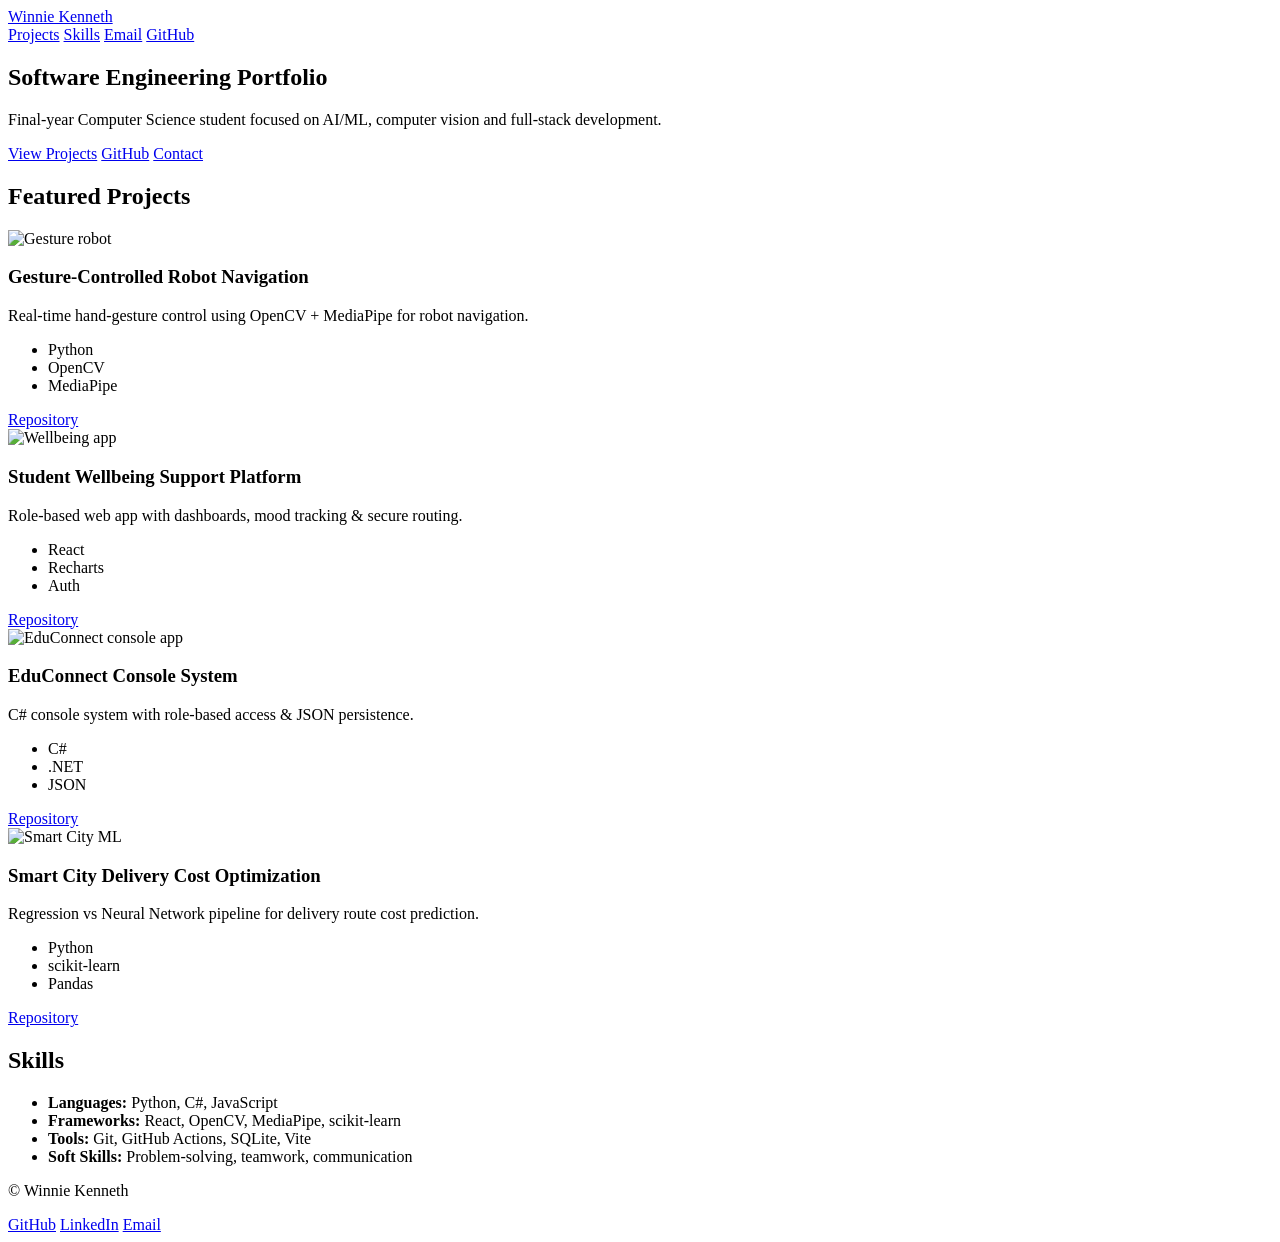
==== index.html @ e126d0db "index.html" ====
<!DOCTYPE html>
<html lang="en">
<head>
  <meta charset="UTF-8" />
  <meta name="viewport" content="width=device-width, initial-scale=1" />
  <title>Winnie Kenneth – Software Engineering Portfolio</title>
  <meta name="description" content="Final-year Computer Science student. Selected projects in computer vision, ML and full-stack engineering.">
  <link href="https://fonts.googleapis.com/css2?family=Inter:wght@400;500;600;700;800&display=swap" rel="stylesheet" />
  <link rel="stylesheet" href="style.css" />
</head>
<body>

<header class="site-header">
  <div class="container header-inner">
    <a class="brand" href="#">Winnie Kenneth</a>
    <nav class="nav">
      <a href="#projects">Projects</a>
      <a href="#skills">Skills</a>
      <a href="mailto:kennethwinniefred746@gmail.com">Email</a>
      <a class="nav-cta" href="https://github.com/Whiney001" target="_blank">GitHub</a>
    </nav>
  </div>
</header>

<section class="hero">
  <div class="container hero-inner">
    <div class="hero-copy">
      <h1>Software Engineering Portfolio</h1>
      <p>Final-year Computer Science student focused on AI/ML, computer vision and full-stack development.</p>
      <div class="hero-actions">
        <a class="btn primary" href="#projects">View Projects</a>
        <a class="btn" target="_blank" href="https://github.com/Whiney001">GitHub</a>
        <a class="btn outline" href="mailto:kennethwinniefred746@gmail.com">Contact</a>
      </div>
    </div>
  </div>
</section>

<section id="projects" class="section">
  <div class="container">
    <div class="section-head">
      <h2>Featured Projects</h2>
    </div>

    <div class="grid">

      <!-- Gesture Robot -->
      <article class="card" data-repo="gesture-control-robot-navigation">
        <div class="card-media">
          <img src="assets/gesture.jpg" alt="Gesture robot" />
        </div>
        <div class="card-body">
          <h3>Gesture-Controlled Robot Navigation</h3>
          <p>Real-time hand-gesture control using OpenCV + MediaPipe for robot navigation.</p>
          <ul class="pill-list">
            <li>Python</li><li>OpenCV</li><li>MediaPipe</li>
          </ul>
          <a class="btn" target="_blank" href="https://github.com/Whiney001/gesture-control-robot-navigation">Repository</a>
        </div>
      </article>

      <!-- React Wellbeing -->
      <article class="card" data-repo="student-wellbeing-support-platform">
        <div class="card-media">
          <img src="assets/wellbeing-react.jpg" alt="Wellbeing app" />
        </div>
        <div class="card-body">
          <h3>Student Wellbeing Support Platform</h3>
          <p>Role-based web app with dashboards, mood tracking & secure routing.</p>
          <ul class="pill-list">
            <li>React</li><li>Recharts</li><li>Auth</li>
          </ul>
          <a class="btn" target="_blank" href="https://github.com/Whiney001/student-wellbeing-support-platform">Repository</a>
        </div>
      </article>

      <!-- EduConnect Console -->
      <article class="card" data-repo="educonnect-student-wellbeing-console-app">
        <div class="card-media">
          <img src="assets/educonnect.jpg" alt="EduConnect console app" />
        </div>
        <div class="card-body">
          <h3>EduConnect Console System</h3>
          <p>C# console system with role-based access & JSON persistence.</p>
          <ul class="pill-list">
            <li>C#</li><li>.NET</li><li>JSON</li>
          </ul>
          <a class="btn" target="_blank" href="https://github.com/Whiney001/educonnect-student-wellbeing-console-app">Repository</a>
        </div>
      </article>

      <!-- Smart City ML -->
      <article class="card" data-repo="smart-city-delivery-cost-optimization">
        <div class="card-media">
          <img src="assets/smartcity.jpg" alt="Smart City ML" />
        </div>
        <div class="card-body">
          <h3>Smart City Delivery Cost Optimization</h3>
          <p>Regression vs Neural Network pipeline for delivery route cost prediction.</p>
          <ul class="pill-list">
            <li>Python</li><li>scikit-learn</li><li>Pandas</li>
          </ul>
          <a class="btn" target="_blank" href="https://github.com/Whiney001/smart-city-delivery-cost-optimization">Repository</a>
        </div>
      </article>

    </div>
  </div>
</section>

<section id="skills" class="section section-alt">
  <div class="container">
    <div class="section-head">
      <h2>Skills</h2>
    </div>
    <ul class="skills">
      <li><strong>Languages:</strong> Python, C#, JavaScript</li>
      <li><strong>Frameworks:</strong> React, OpenCV, MediaPipe, scikit-learn</li>
      <li><strong>Tools:</strong> Git, GitHub Actions, SQLite, Vite</li>
      <li><strong>Soft Skills:</strong> Problem-solving, teamwork, communication</li>
    </ul>
  </div>
</section>

<footer class="site-footer">
  <div class="container footer-inner">
    <p>© <span id="year"></span> Winnie Kenneth</p>
    <div class="footer-links">
      <a href="https://github.com/Whiney001" target="_blank">GitHub</a>
      <a href="https://www.linkedin.com/in/winnie-kenneth-28a862287/" target="_blank">LinkedIn</a>
      <a href="mailto:kennethwinniefred746@gmail.com">Email</a>
    </div>
  </div>
</footer>

<script src="script.js"></script>
</body>
</html>
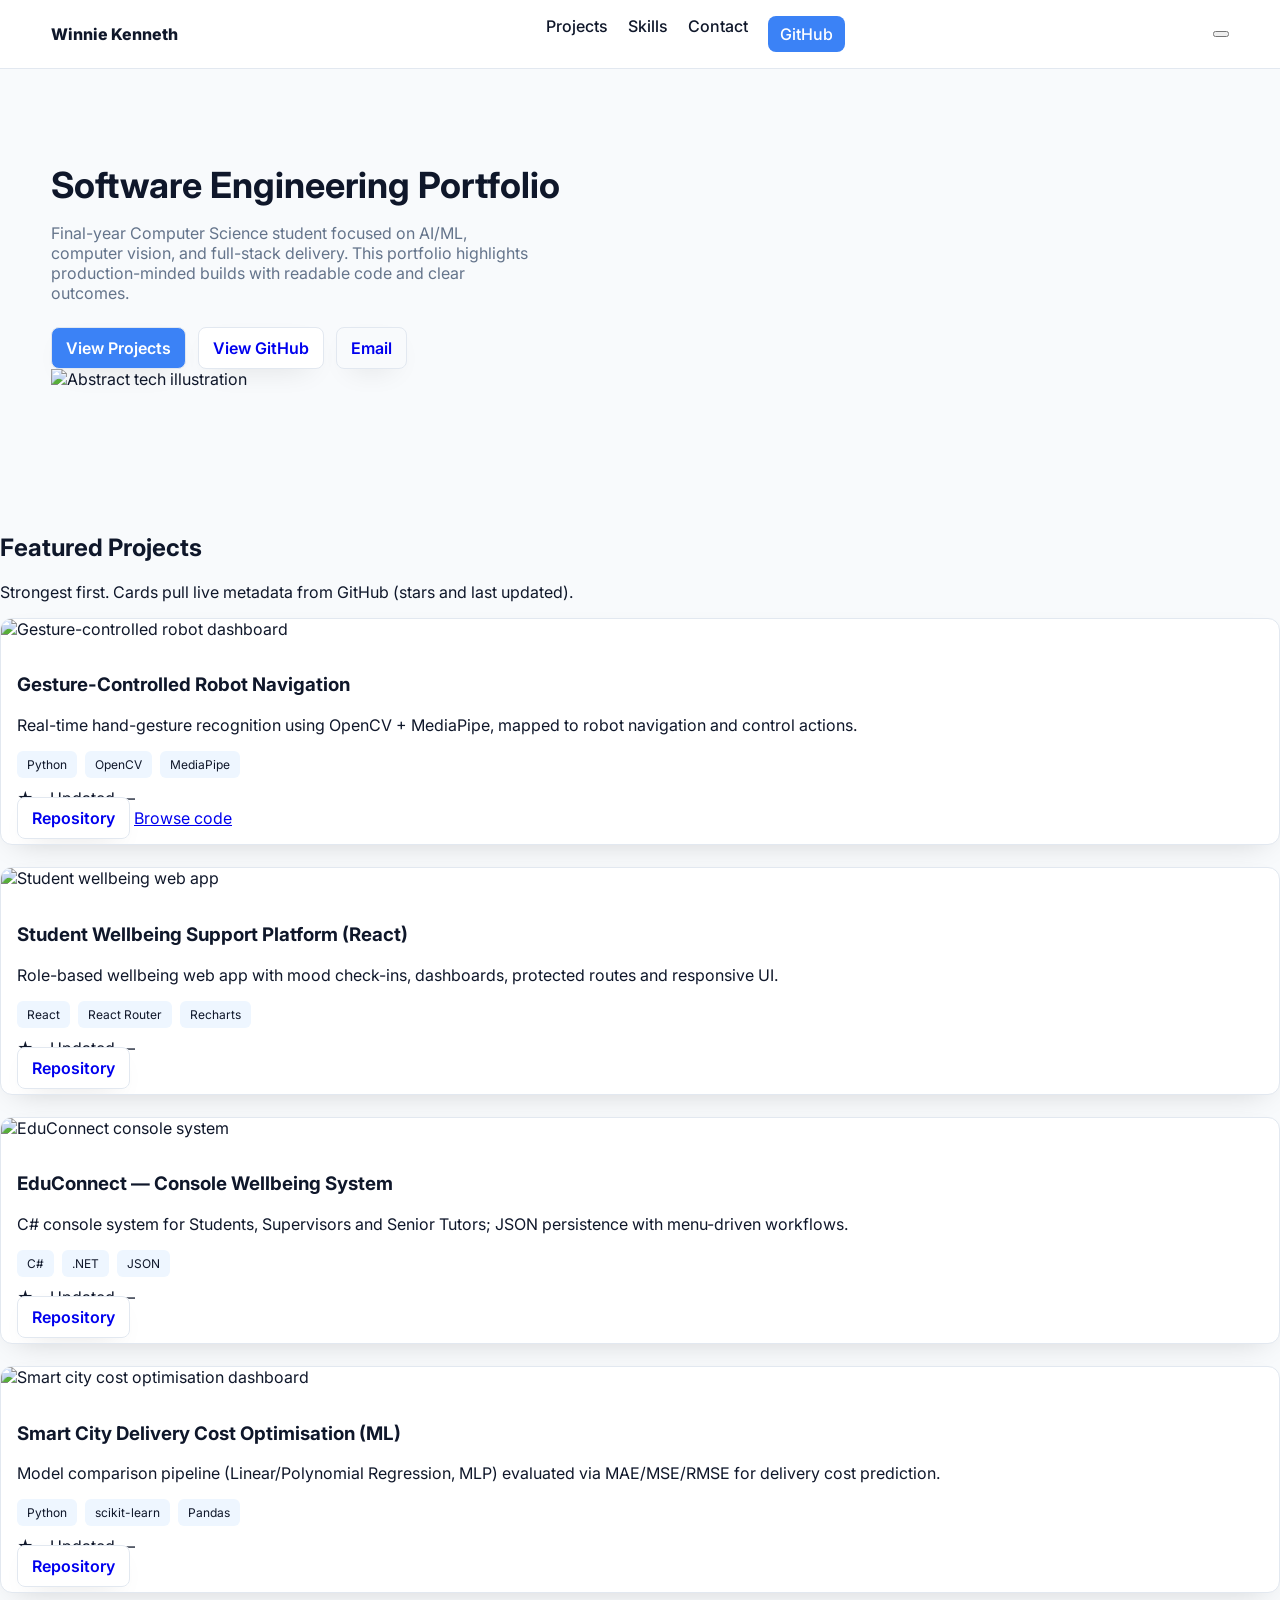
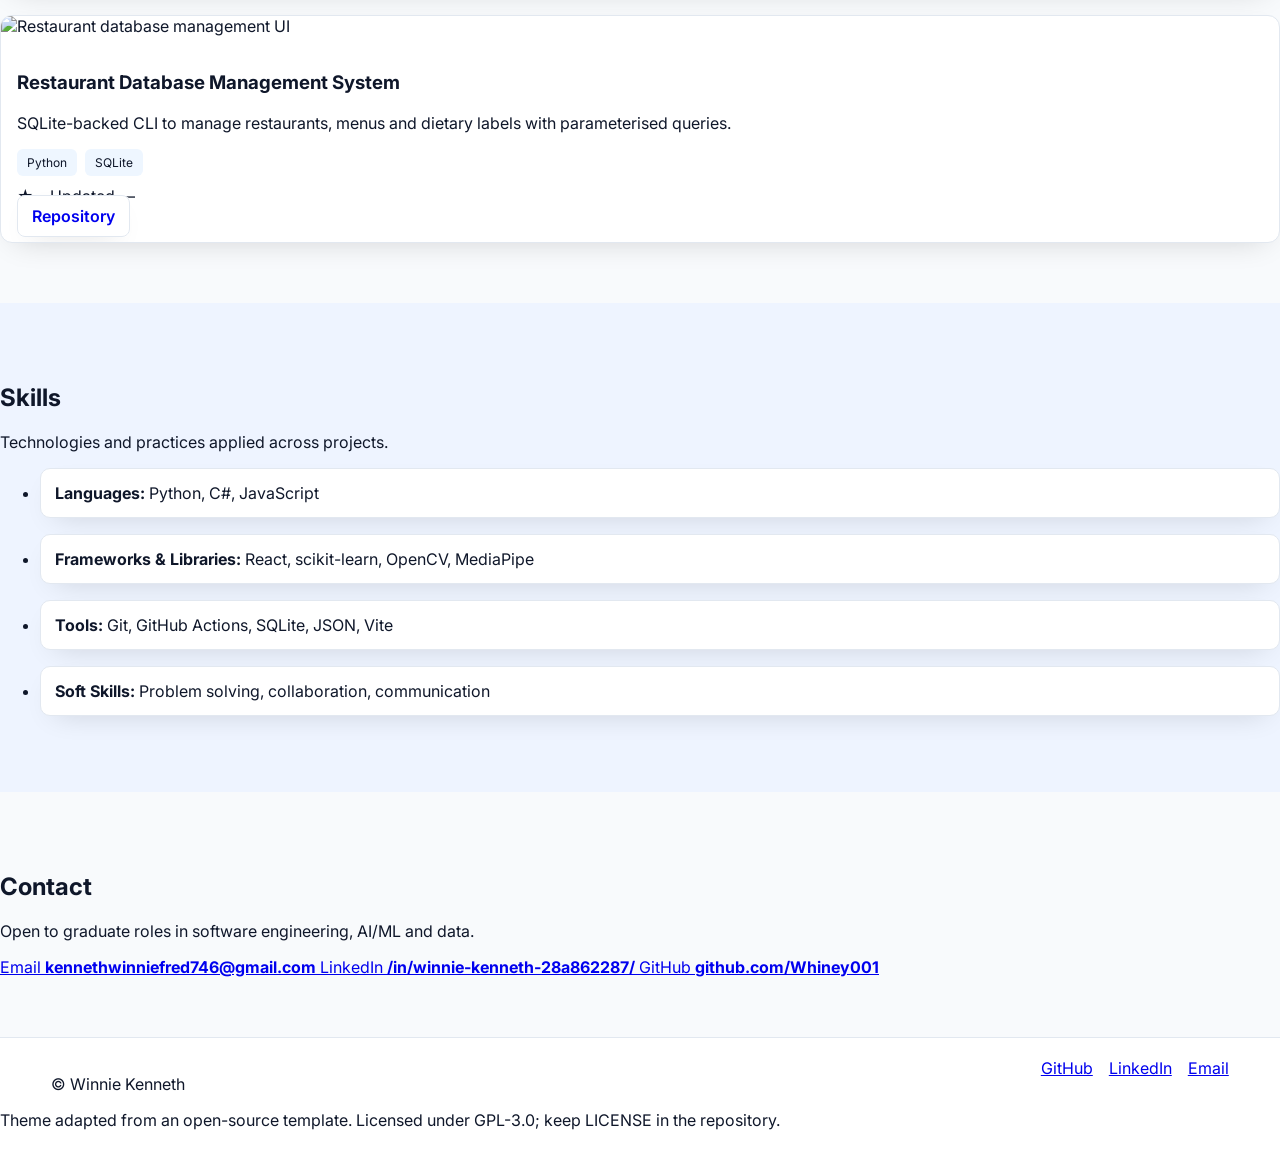
==== commit 6b2b3d5d: "index.html" ====
--- a/index.html
+++ b/index.html
@@ -4,135 +4,229 @@
   <meta charset="UTF-8" />
   <meta name="viewport" content="width=device-width, initial-scale=1" />
   <title>Winnie Kenneth – Software Engineering Portfolio</title>
-  <meta name="description" content="Final-year Computer Science student. Selected projects in computer vision, ML and full-stack engineering.">
+  <meta name="description" content="Final-year Computer Science student. Selected projects in computer vision, ML and full-stack engineering." />
   <link href="https://fonts.googleapis.com/css2?family=Inter:wght@400;500;600;700;800&display=swap" rel="stylesheet" />
+  <link rel="icon" href="assets/favicon.png" />
   <link rel="stylesheet" href="style.css" />
 </head>
 <body>
-
-<header class="site-header">
-  <div class="container header-inner">
-    <a class="brand" href="#">Winnie Kenneth</a>
-    <nav class="nav">
-      <a href="#projects">Projects</a>
-      <a href="#skills">Skills</a>
-      <a href="mailto:kennethwinniefred746@gmail.com">Email</a>
-      <a class="nav-cta" href="https://github.com/Whiney001" target="_blank">GitHub</a>
-    </nav>
-  </div>
-</header>
-
-<section class="hero">
-  <div class="container hero-inner">
-    <div class="hero-copy">
-      <h1>Software Engineering Portfolio</h1>
-      <p>Final-year Computer Science student focused on AI/ML, computer vision and full-stack development.</p>
-      <div class="hero-actions">
-        <a class="btn primary" href="#projects">View Projects</a>
-        <a class="btn" target="_blank" href="https://github.com/Whiney001">GitHub</a>
-        <a class="btn outline" href="mailto:kennethwinniefred746@gmail.com">Contact</a>
-      </div>
-    </div>
-  </div>
-</section>
-
-<section id="projects" class="section">
-  <div class="container">
-    <div class="section-head">
-      <h2>Featured Projects</h2>
-    </div>
-
-    <div class="grid">
-
-      <!-- Gesture Robot -->
-      <article class="card" data-repo="gesture-control-robot-navigation">
-        <div class="card-media">
-          <img src="assets/gesture.jpg" alt="Gesture robot" />
+  <!-- Header -->
+  <header class="site-header">
+    <div class="container header-inner">
+      <a class="brand" href="#">Winnie Kenneth</a>
+      <nav class="nav">
+        <a href="#projects">Projects</a>
+        <a href="#skills">Skills</a>
+        <a href="#contact">Contact</a>
+        <a class="nav-cta" href="https://github.com/Whiney001" target="_blank" rel="noreferrer">GitHub</a>
+      </nav>
+      <button class="hamburger" aria-label="Open menu" id="hamburgerBtn"><span></span><span></span><span></span></button>
+    </div>
+    <div class="mobile-drawer" id="mobileDrawer" hidden>
+      <a href="#projects" onclick="closeDrawer()">Projects</a>
+      <a href="#skills" onclick="closeDrawer()">Skills</a>
+      <a href="#contact" onclick="closeDrawer()">Contact</a>
+      <a class="nav-cta outline" href="https://www.linkedin.com/in/winnie-kenneth-28a862287/" target="_blank" rel="noreferrer" onclick="closeDrawer()">LinkedIn</a>
+      <a class="nav-cta" href="https://github.com/Whiney001" target="_blank" rel="noreferrer" onclick="closeDrawer()">GitHub</a>
+    </div>
+  </header>
+
+  <!-- Hero -->
+  <section class="hero">
+    <div class="container hero-inner">
+      <div class="hero-copy">
+        <h1>Software Engineering Portfolio</h1>
+        <p>Final-year Computer Science student focused on AI/ML, computer vision, and full-stack delivery. This portfolio highlights production-minded builds with readable code and clear outcomes.</p>
+        <div class="hero-actions">
+          <a class="btn primary" href="#projects">View Projects</a>
+          <a class="btn" target="_blank" rel="noreferrer" href="https://github.com/Whiney001">View GitHub</a>
+          <a class="btn outline" href="mailto:kennethwinniefred746@gmail.com">Email</a>
         </div>
-        <div class="card-body">
-          <h3>Gesture-Controlled Robot Navigation</h3>
-          <p>Real-time hand-gesture control using OpenCV + MediaPipe for robot navigation.</p>
-          <ul class="pill-list">
-            <li>Python</li><li>OpenCV</li><li>MediaPipe</li>
-          </ul>
-          <a class="btn" target="_blank" href="https://github.com/Whiney001/gesture-control-robot-navigation">Repository</a>
-        </div>
-      </article>
-
-      <!-- React Wellbeing -->
-      <article class="card" data-repo="student-wellbeing-support-platform">
-        <div class="card-media">
-          <img src="assets/wellbeing-react.jpg" alt="Wellbeing app" />
-        </div>
-        <div class="card-body">
-          <h3>Student Wellbeing Support Platform</h3>
-          <p>Role-based web app with dashboards, mood tracking & secure routing.</p>
-          <ul class="pill-list">
-            <li>React</li><li>Recharts</li><li>Auth</li>
-          </ul>
-          <a class="btn" target="_blank" href="https://github.com/Whiney001/student-wellbeing-support-platform">Repository</a>
-        </div>
-      </article>
-
-      <!-- EduConnect Console -->
-      <article class="card" data-repo="educonnect-student-wellbeing-console-app">
-        <div class="card-media">
-          <img src="assets/educonnect.jpg" alt="EduConnect console app" />
-        </div>
-        <div class="card-body">
-          <h3>EduConnect Console System</h3>
-          <p>C# console system with role-based access & JSON persistence.</p>
-          <ul class="pill-list">
-            <li>C#</li><li>.NET</li><li>JSON</li>
-          </ul>
-          <a class="btn" target="_blank" href="https://github.com/Whiney001/educonnect-student-wellbeing-console-app">Repository</a>
-        </div>
-      </article>
-
-      <!-- Smart City ML -->
-      <article class="card" data-repo="smart-city-delivery-cost-optimization">
-        <div class="card-media">
-          <img src="assets/smartcity.jpg" alt="Smart City ML" />
-        </div>
-        <div class="card-body">
-          <h3>Smart City Delivery Cost Optimization</h3>
-          <p>Regression vs Neural Network pipeline for delivery route cost prediction.</p>
-          <ul class="pill-list">
-            <li>Python</li><li>scikit-learn</li><li>Pandas</li>
-          </ul>
-          <a class="btn" target="_blank" href="https://github.com/Whiney001/smart-city-delivery-cost-optimization">Repository</a>
-        </div>
-      </article>
-
-    </div>
-  </div>
-</section>
-
-<section id="skills" class="section section-alt">
-  <div class="container">
-    <div class="section-head">
-      <h2>Skills</h2>
-    </div>
-    <ul class="skills">
-      <li><strong>Languages:</strong> Python, C#, JavaScript</li>
-      <li><strong>Frameworks:</strong> React, OpenCV, MediaPipe, scikit-learn</li>
-      <li><strong>Tools:</strong> Git, GitHub Actions, SQLite, Vite</li>
-      <li><strong>Soft Skills:</strong> Problem-solving, teamwork, communication</li>
-    </ul>
-  </div>
-</section>
-
-<footer class="site-footer">
-  <div class="container footer-inner">
-    <p>© <span id="year"></span> Winnie Kenneth</p>
-    <div class="footer-links">
-      <a href="https://github.com/Whiney001" target="_blank">GitHub</a>
-      <a href="https://www.linkedin.com/in/winnie-kenneth-28a862287/" target="_blank">LinkedIn</a>
-      <a href="mailto:kennethwinniefred746@gmail.com">Email</a>
-    </div>
-  </div>
-</footer>
-
-<script src="script.js"></script>
+      </div>
+      <div class="hero-art">
+        <div class="glow one"></div>
+        <div class="glow two"></div>
+        <div class="glow three"></div>
+        <!-- Optional headshot: place assets/headshot.jpg to show; otherwise an illustration -->
+        <img id="heroImage" src="assets/hero-illustration.svg" alt="Abstract tech illustration" />
+      </div>
+    </div>
+  </section>
+
+  <!-- Projects -->
+  <section id="projects" class="section">
+    <div class="container">
+      <div class="section-head">
+        <h2>Featured Projects</h2>
+        <p>Strongest first. Cards pull live metadata from GitHub (stars and last updated).</p>
+      </div>
+
+      <div class="grid">
+        <!-- 1. Gesture Robot -->
+        <article class="card fade" data-repo="gesture-control-robot-navigation">
+          <div class="card-media">
+            <img src="assets/gesture.jpg" alt="Gesture-controlled robot dashboard" />
+          </div>
+          <div class="card-body">
+            <h3>Gesture-Controlled Robot Navigation</h3>
+            <p>Real-time hand-gesture recognition using OpenCV + MediaPipe, mapped to robot navigation and control actions.</p>
+            <ul class="pill-list">
+              <li>Python</li><li>OpenCV</li><li>MediaPipe</li>
+            </ul>
+            <div class="card-meta">
+              <span class="meta-stars">★ –</span>
+              <span class="meta-updated">Updated —</span>
+            </div>
+            <div class="card-actions">
+              <a class="btn" target="_blank" rel="noreferrer" href="https://github.com/Whiney001/gesture-control-robot-navigation">Repository</a>
+              <a class="text-link" target="_blank" rel="noreferrer" href="https://github.com/Whiney001/gesture-control-robot-navigation/tree/main">Browse code</a>
+            </div>
+          </div>
+        </article>
+
+        <!-- 2. Student Wellbeing (React) -->
+        <article class="card fade" data-repo="student-wellbeing-support-platform">
+          <div class="card-media">
+            <img src="assets/wellbeing-react.jpg" alt="Student wellbeing web app" />
+          </div>
+          <div class="card-body">
+            <h3>Student Wellbeing Support Platform (React)</h3>
+            <p>Role-based wellbeing web app with mood check-ins, dashboards, protected routes and responsive UI.</p>
+            <ul class="pill-list">
+              <li>React</li><li>React Router</li><li>Recharts</li>
+            </ul>
+            <div class="card-meta">
+              <span class="meta-stars">★ –</span>
+              <span class="meta-updated">Updated —</span>
+            </div>
+            <div class="card-actions">
+              <a class="btn" target="_blank" rel="noreferrer" href="https://github.com/Whiney001/student-wellbeing-support-platform">Repository</a>
+            </div>
+          </div>
+        </article>
+
+        <!-- 3. EduConnect Console -->
+        <article class="card fade" data-repo="educonnect-student-wellbeing-console-app">
+          <div class="card-media">
+            <img src="assets/educonnect.jpg" alt="EduConnect console system" />
+          </div>
+          <div class="card-body">
+            <h3>EduConnect — Console Wellbeing System</h3>
+            <p>C# console system for Students, Supervisors and Senior Tutors; JSON persistence with menu-driven workflows.</p>
+            <ul class="pill-list">
+              <li>C#</li><li>.NET</li><li>JSON</li>
+            </ul>
+            <div class="card-meta">
+              <span class="meta-stars">★ –</span>
+              <span class="meta-updated">Updated —</span>
+            </div>
+            <div class="card-actions">
+              <a class="btn" target="_blank" rel="noreferrer" href="https://github.com/Whiney001/educonnect-student-wellbeing-console-app">Repository</a>
+            </div>
+          </div>
+        </article>
+
+        <!-- 4. Smart City ML -->
+        <article class="card fade" data-repo="smart-city-delivery-cost-optimization">
+          <div class="card-media">
+            <img src="assets/smartcity.jpg" alt="Smart city cost optimisation dashboard" />
+          </div>
+          <div class="card-body">
+            <h3>Smart City Delivery Cost Optimisation (ML)</h3>
+            <p>Model comparison pipeline (Linear/Polynomial Regression, MLP) evaluated via MAE/MSE/RMSE for delivery cost prediction.</p>
+            <ul class="pill-list">
+              <li>Python</li><li>scikit-learn</li><li>Pandas</li>
+            </ul>
+            <div class="card-meta">
+              <span class="meta-stars">★ –</span>
+              <span class="meta-updated">Updated —</span>
+            </div>
+            <div class="card-actions">
+              <a class="btn" target="_blank" rel="noreferrer" href="https://github.com/Whiney001/smart-city-delivery-cost-optimization">Repository</a>
+            </div>
+          </div>
+        </article>
+
+        <!-- 5. Restaurant DB -->
+        <article class="card fade" data-repo="restaurant-database-management-system">
+          <div class="card-media">
+            <img src="assets/restaurant.jpg" alt="Restaurant database management UI" />
+          </div>
+          <div class="card-body">
+            <h3>Restaurant Database Management System</h3>
+            <p>SQLite-backed CLI to manage restaurants, menus and dietary labels with parameterised queries.</p>
+            <ul class="pill-list">
+              <li>Python</li><li>SQLite</li>
+            </ul>
+            <div class="card-meta">
+              <span class="meta-stars">★ –</span>
+              <span class="meta-updated">Updated —</span>
+            </div>
+            <div class="card-actions">
+              <a class="btn" target="_blank" rel="noreferrer" href="https://github.com/Whiney001/restaurant-database-management-system">Repository</a>
+            </div>
+          </div>
+        </article>
+      </div>
+    </div>
+  </section>
+
+  <!-- Skills -->
+  <section id="skills" class="section section-alt">
+    <div class="container">
+      <div class="section-head">
+        <h2>Skills</h2>
+        <p>Technologies and practices applied across projects.</p>
+      </div>
+      <ul class="skills">
+        <li><strong>Languages:</strong> Python, C#, JavaScript</li>
+        <li><strong>Frameworks & Libraries:</strong> React, scikit-learn, OpenCV, MediaPipe</li>
+        <li><strong>Tools:</strong> Git, GitHub Actions, SQLite, JSON, Vite</li>
+        <li><strong>Soft Skills:</strong> Problem solving, collaboration, communication</li>
+      </ul>
+    </div>
+  </section>
+
+  <!-- Contact -->
+  <section id="contact" class="section">
+    <div class="container">
+      <div class="section-head">
+        <h2>Contact</h2>
+        <p>Open to graduate roles in software engineering, AI/ML and data.</p>
+      </div>
+      <div class="contact-grid">
+        <a class="contact-card" href="mailto:kennethwinniefred746@gmail.com">
+          <span>Email</span>
+          <strong>kennethwinniefred746@gmail.com</strong>
+        </a>
+        <a class="contact-card" href="https://www.linkedin.com/in/winnie-kenneth-28a862287/" target="_blank" rel="noreferrer">
+          <span>LinkedIn</span>
+          <strong>/in/winnie-kenneth-28a862287/</strong>
+        </a>
+        <a class="contact-card" href="https://github.com/Whiney001" target="_blank" rel="noreferrer">
+          <span>GitHub</span>
+          <strong>github.com/Whiney001</strong>
+        </a>
+      </div>
+    </div>
+  </section>
+
+  <!-- Footer -->
+  <footer class="site-footer">
+    <div class="container footer-inner">
+      <p>© <span id="year"></span> Winnie Kenneth</p>
+      <div class="footer-links">
+        <a href="https://github.com/Whiney001" target="_blank" rel="noreferrer">GitHub</a>
+        <a href="https://www.linkedin.com/in/winnie-kenneth-28a862287/" target="_blank" rel="noreferrer">LinkedIn</a>
+        <a href="mailto:kennethwinniefred746@gmail.com">Email</a>
+      </div>
+    </div>
+    <div class="license">Theme adapted from an open-source template. Licensed under GPL-3.0; keep LICENSE in the repository.</div>
+  </footer>
+
+  <script>
+    window.GITHUB_USERNAME = "Whiney001";
+  </script>
+  <script src="script.js" defer></script>
 </body>
 </html>
--- a/style.css
+++ b/style.css
@@ -0,0 +1,168 @@
+/* Clean, modern, soft theme portfolio */
+
+:root{
+  --bg: #f8fafc;
+  --panel: #ffffff;
+  --ink: #0f172a;
+  --muted: #64748b;
+  --line: #e2e8f0;
+  --brand: #3b82f6;
+  --shadow: 0 10px 30px -15px rgba(0,0,0,.2);
+}
+
+body {
+  margin: 0;
+  font-family: Inter, sans-serif;
+  color: var(--ink);
+  background: var(--bg);
+}
+
+/* Header */
+.site-header {
+  background: white;
+  border-bottom: 1px solid var(--line);
+  position: sticky;
+  top: 0;
+  z-index: 10;
+}
+.header-inner {
+  width: min(1200px, 92%);
+  margin: auto;
+  padding: 16px 0;
+  display: flex;
+  justify-content: space-between;
+  align-items: center;
+}
+.brand {
+  font-weight: 800;
+  text-decoration: none;
+  color: var(--ink);
+}
+.nav {
+  display: flex;
+  gap: 20px;
+}
+.nav a {
+  text-decoration: none;
+  color: var(--ink);
+  font-weight: 500;
+}
+.nav-cta {
+  background: var(--brand);
+  color: white !important;
+  padding: 8px 12px;
+  border-radius: 8px;
+}
+
+/* Hero */
+.hero {
+  padding: 64px 0;
+}
+.hero-inner {
+  width: min(1200px, 92%);
+  margin: auto;
+}
+.hero h1 {
+  font-size: 36px;
+  margin-bottom: 12px;
+}
+.hero p {
+  max-width: 480px;
+  color: var(--muted);
+  margin-bottom: 24px;
+}
+.hero-actions {
+  display: flex;
+  gap: 12px;
+}
+
+/* Buttons */
+.btn {
+  background: white;
+  border: 1px solid var(--line);
+  border-radius: 8px;
+  padding: 10px 14px;
+  text-decoration: none;
+  font-weight: 600;
+  box-shadow: var(--shadow);
+}
+.btn.primary {
+  background: var(--brand);
+  color: white;
+}
+.btn.outline {
+  background: transparent;
+}
+
+/* Sections */
+.section {
+  padding: 60px 0;
+}
+.section-alt {
+  background: #eef4ff;
+}
+
+/* Projects Grid */
+.grid {
+  display: grid;
+  gap: 22px;
+}
+.card {
+  background: var(--panel);
+  border-radius: 12px;
+  border: 1px solid var(--line);
+  overflow: hidden;
+  box-shadow: var(--shadow);
+}
+.card-media img {
+  width: 100%;
+  height: 200px;
+  object-fit: cover;
+}
+.card-body {
+  padding: 16px;
+}
+.pill-list {
+  display: flex;
+  gap: 8px;
+  margin: 10px 0;
+  padding: 0;
+  list-style: none;
+}
+.pill-list li {
+  background: #eef6ff;
+  padding: 6px 10px;
+  border-radius: 6px;
+  font-size: 12px;
+}
+
+/* Skills */
+.skills {
+  display: grid;
+  gap: 16px;
+}
+.skills li {
+  background: white;
+  padding: 14px;
+  border-radius: 10px;
+  border: 1px solid var(--line);
+  box-shadow: var(--shadow);
+}
+
+/* Footer */
+.site-footer {
+  border-top: 1px solid var(--line);
+  padding: 20px 0;
+  background: white;
+}
+.footer-inner {
+  width: min(1200px, 92%);
+  margin: auto;
+  display: flex;
+  justify-content: space-between;
+  flex-wrap: wrap;
+}
+.footer-links {
+  display: flex;
+  gap: 16px;
+}
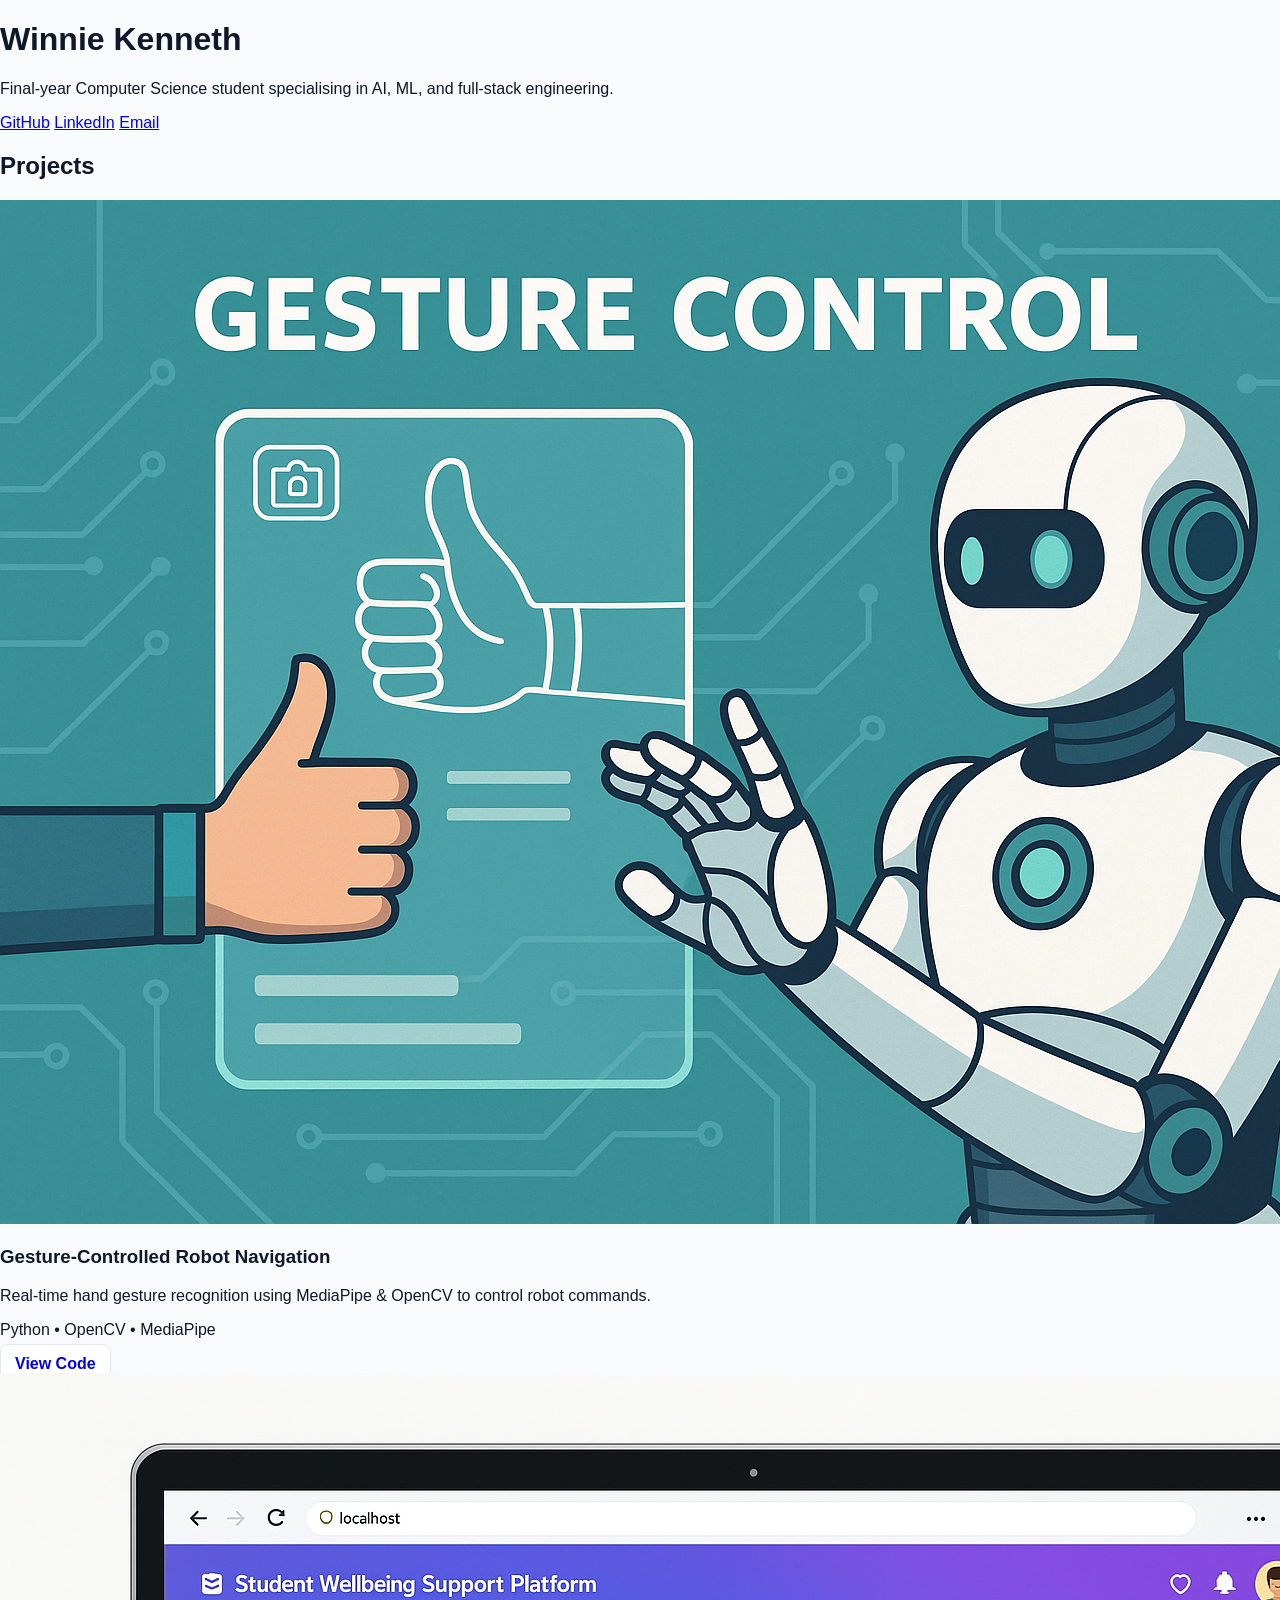
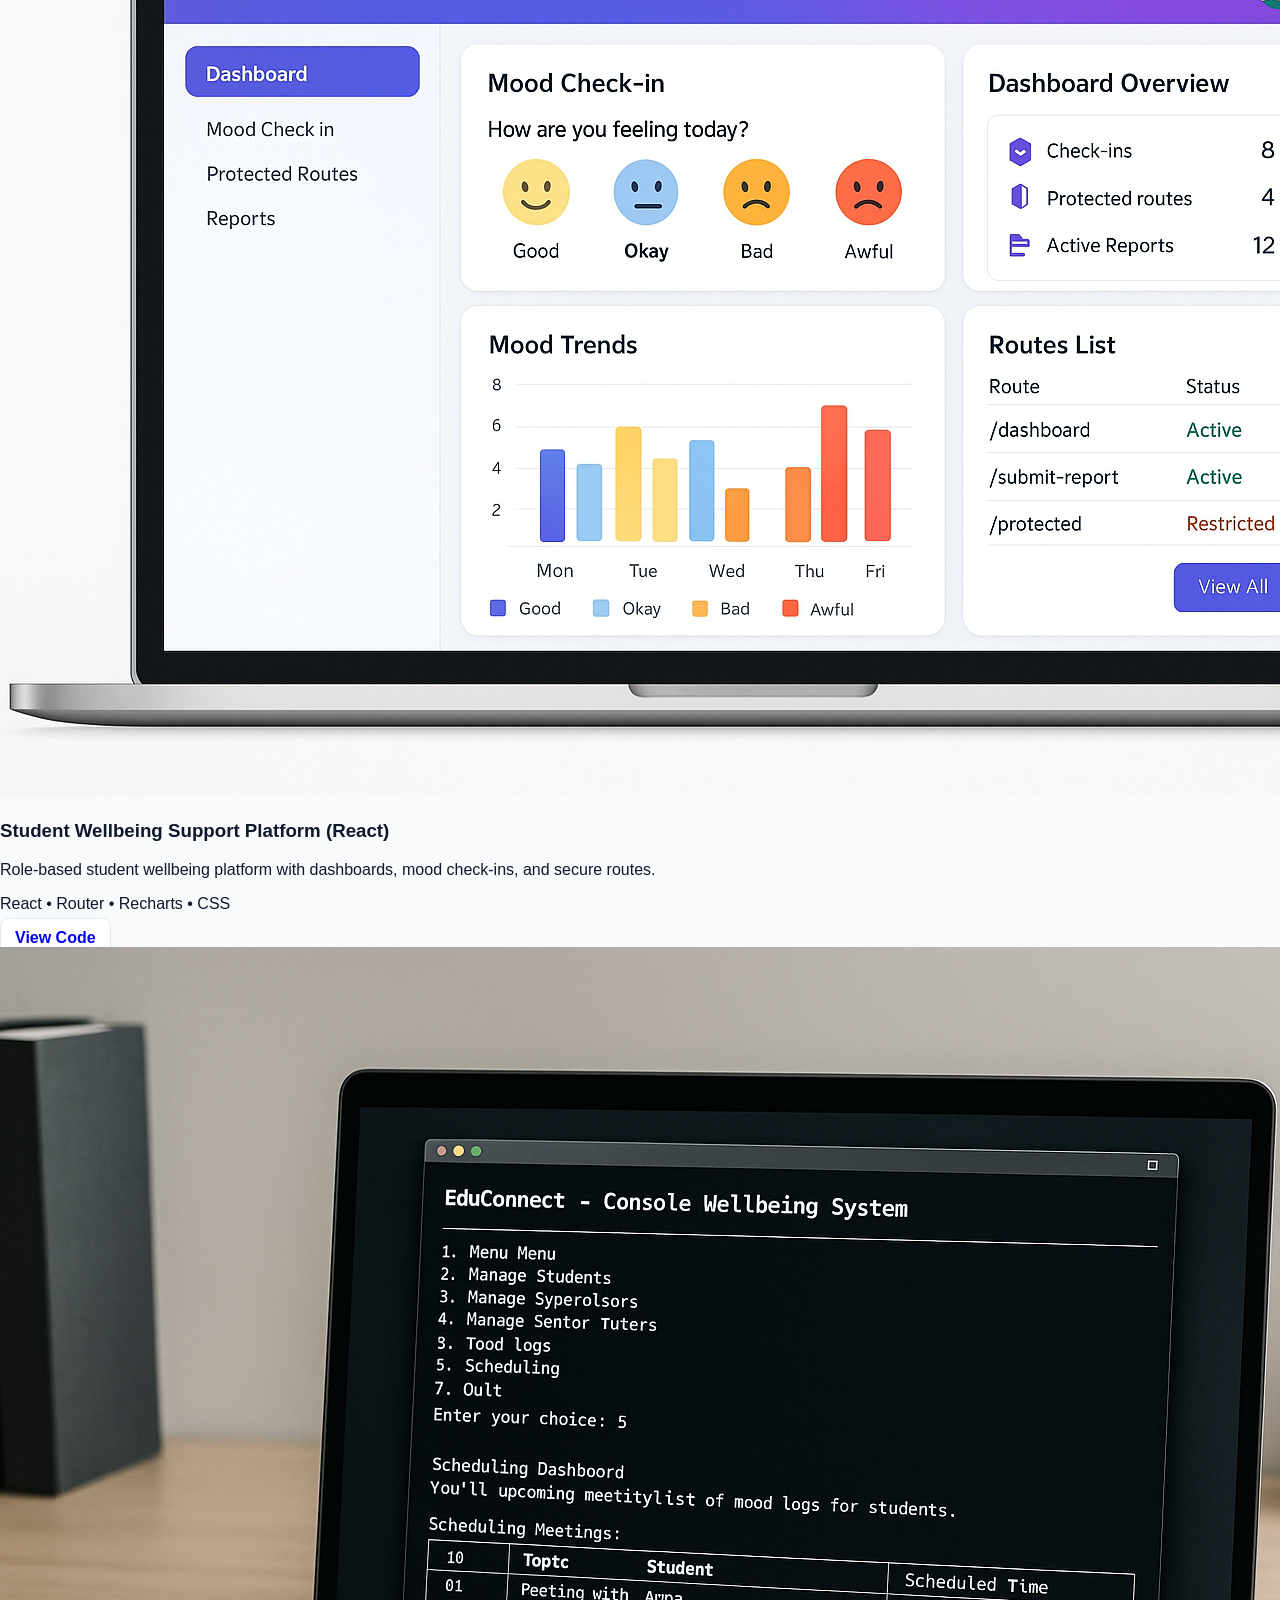
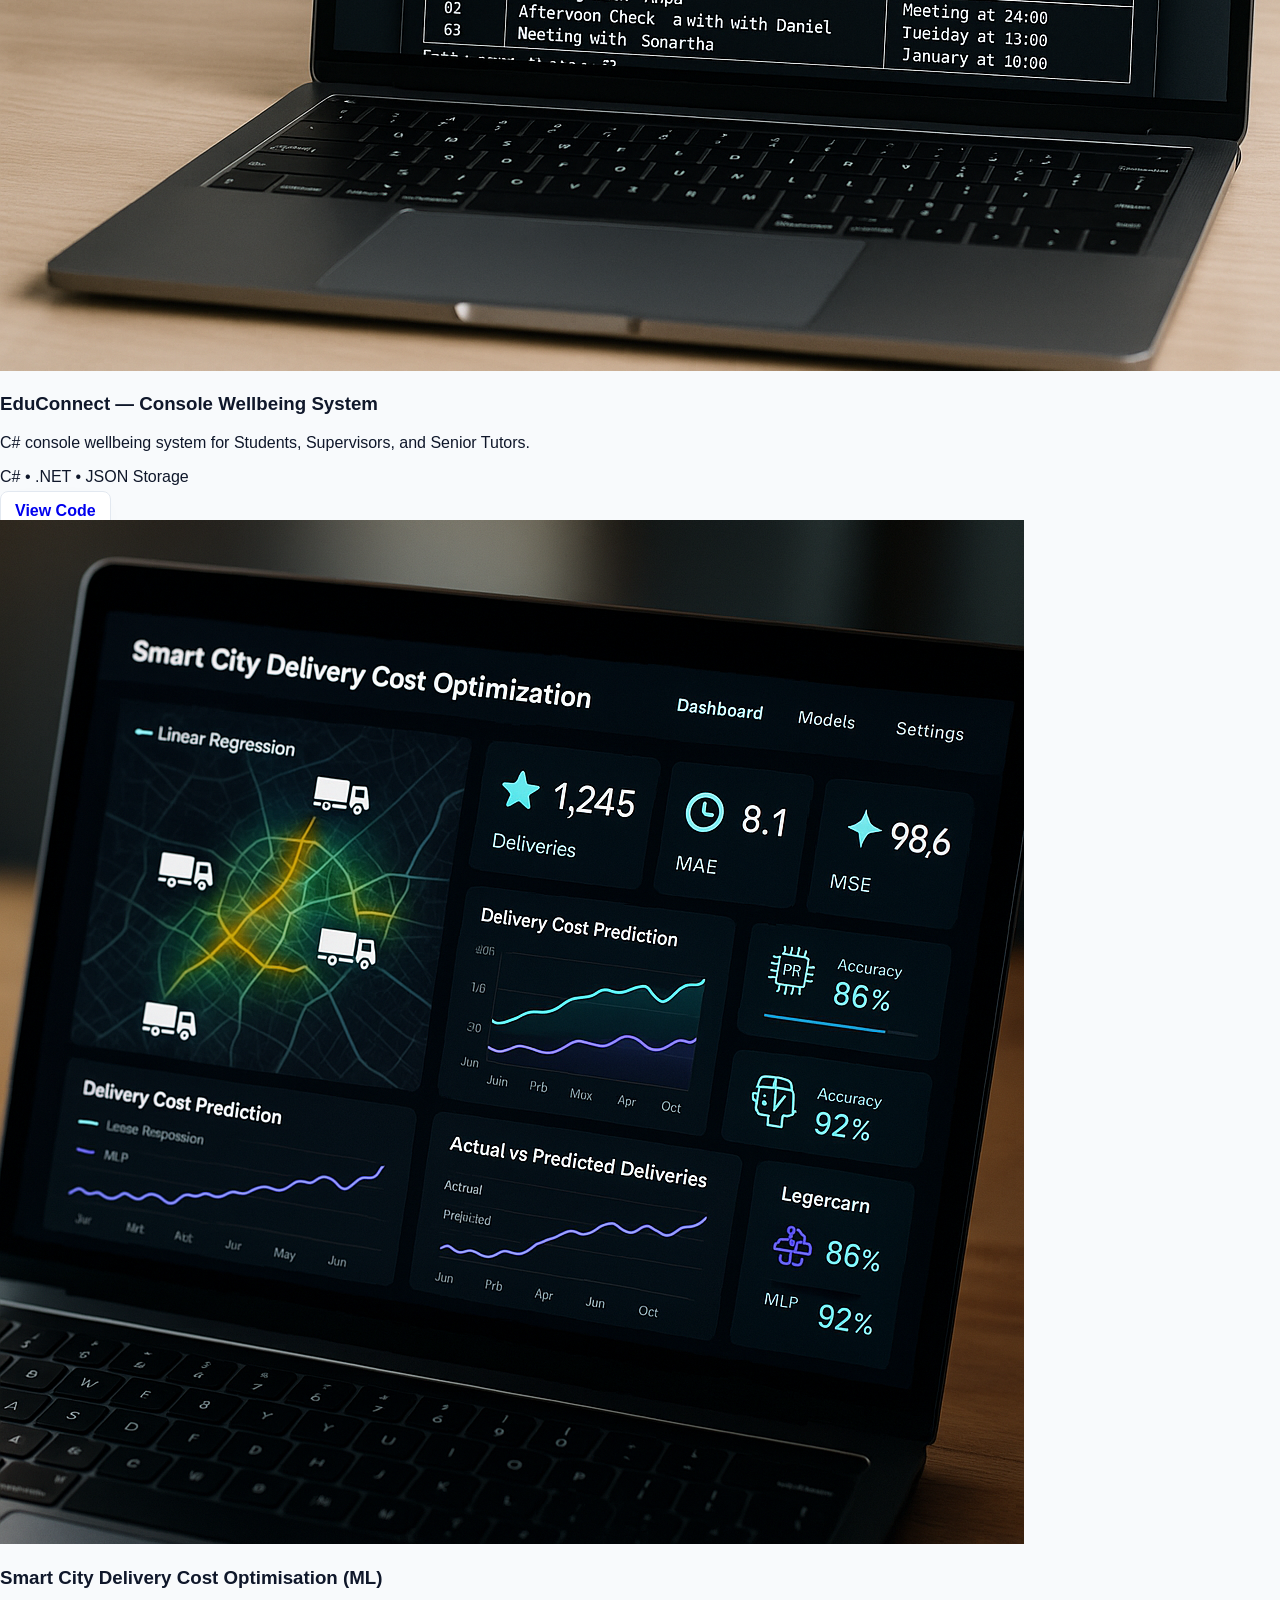
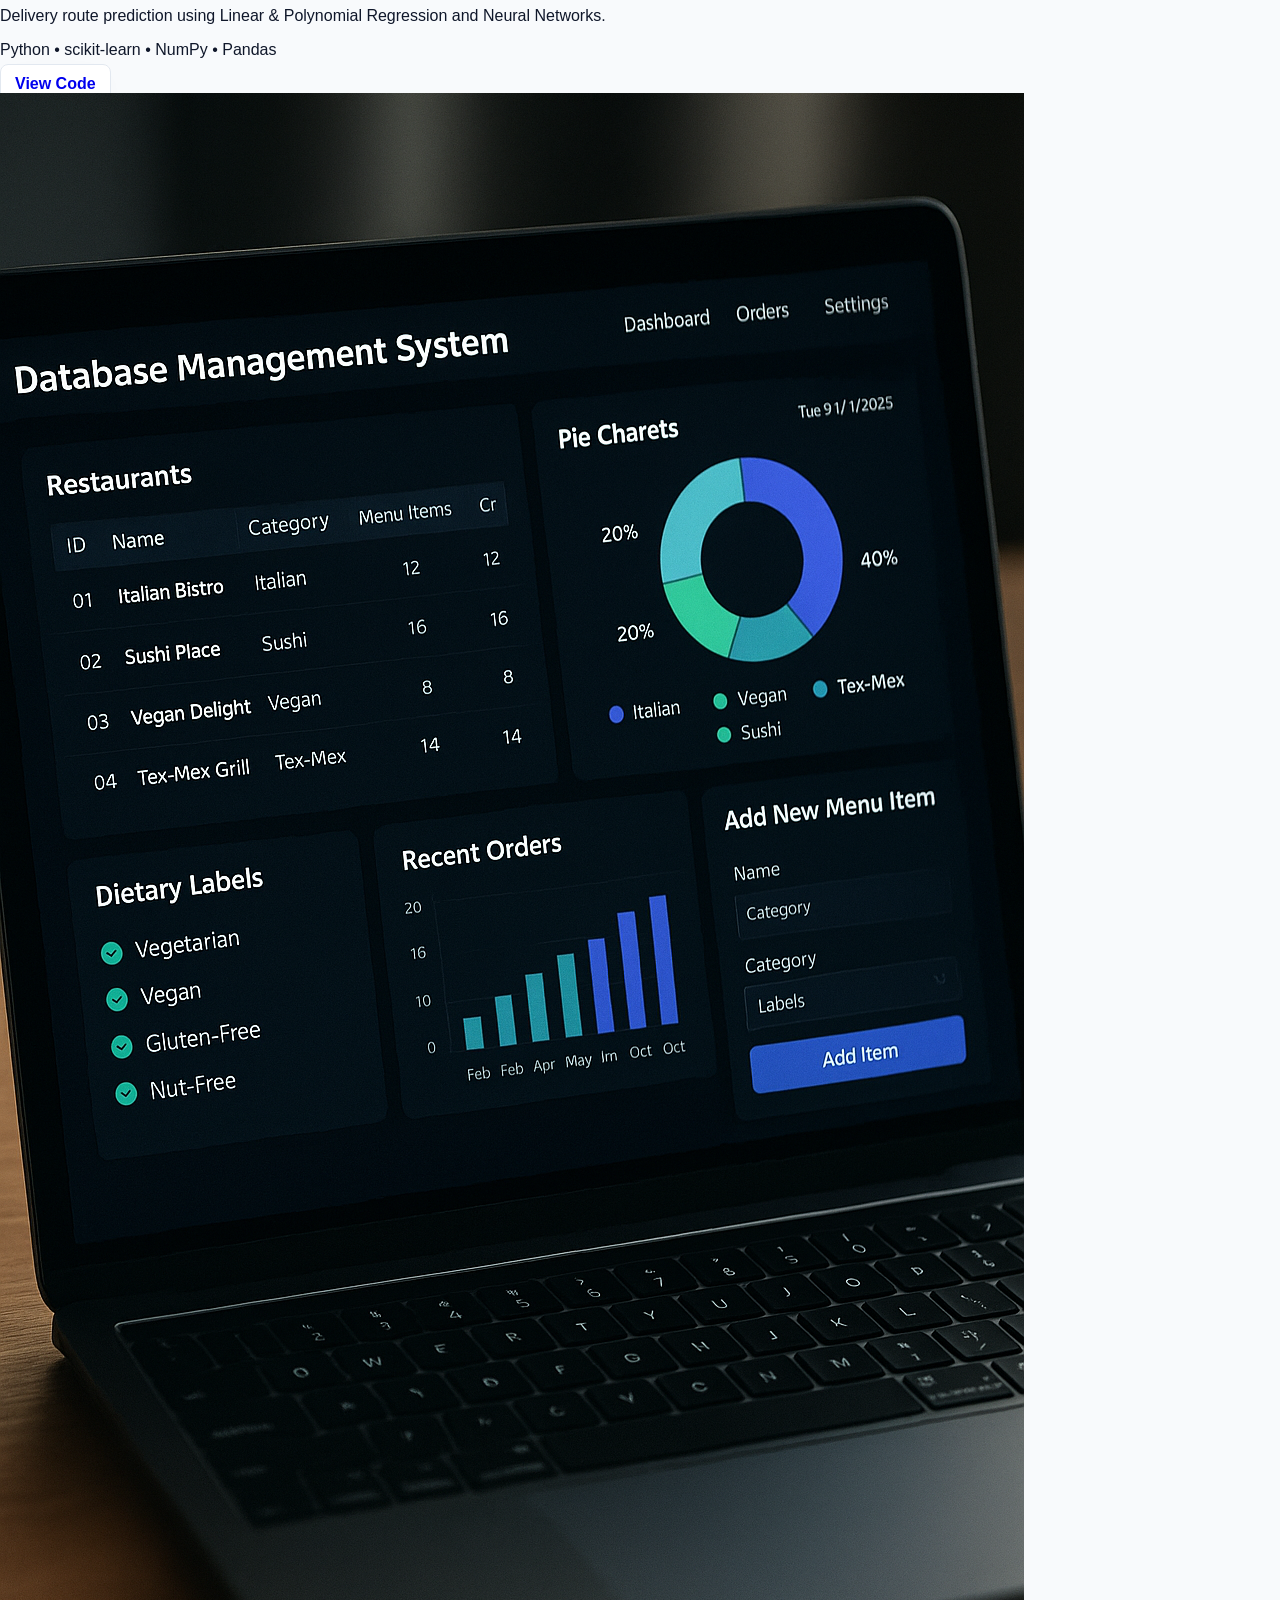
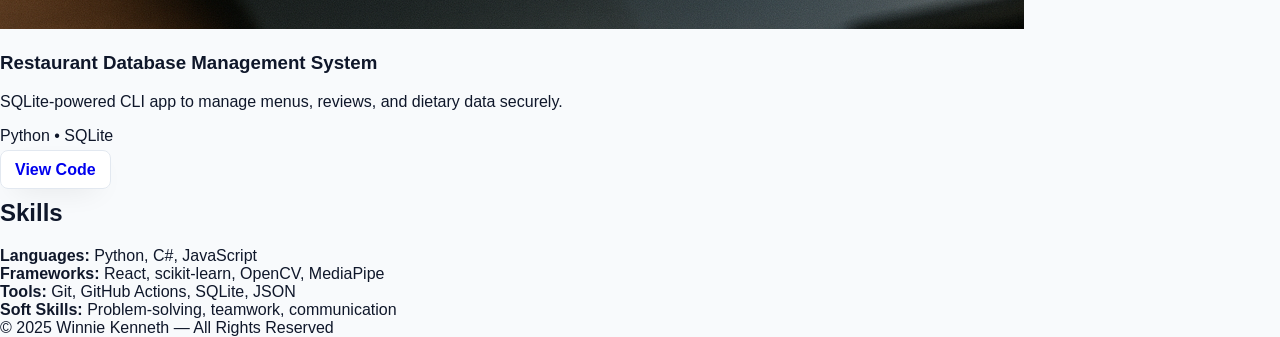
==== commit abccb8c9: "index.html" ====
--- a/index.html
+++ b/index.html
@@ -2,231 +2,90 @@
 <html lang="en">
 <head>
   <meta charset="UTF-8" />
-  <meta name="viewport" content="width=device-width, initial-scale=1" />
-  <title>Winnie Kenneth – Software Engineering Portfolio</title>
-  <meta name="description" content="Final-year Computer Science student. Selected projects in computer vision, ML and full-stack engineering." />
-  <link href="https://fonts.googleapis.com/css2?family=Inter:wght@400;500;600;700;800&display=swap" rel="stylesheet" />
-  <link rel="icon" href="assets/favicon.png" />
+  <meta name="viewport" content="width=device-width, initial-scale=1.0" />
+  <title>Winnie Kenneth | Software Engineer Portfolio</title>
   <link rel="stylesheet" href="style.css" />
 </head>
+
 <body>
-  <!-- Header -->
-  <header class="site-header">
-    <div class="container header-inner">
-      <a class="brand" href="#">Winnie Kenneth</a>
-      <nav class="nav">
-        <a href="#projects">Projects</a>
-        <a href="#skills">Skills</a>
-        <a href="#contact">Contact</a>
-        <a class="nav-cta" href="https://github.com/Whiney001" target="_blank" rel="noreferrer">GitHub</a>
-      </nav>
-      <button class="hamburger" aria-label="Open menu" id="hamburgerBtn"><span></span><span></span><span></span></button>
-    </div>
-    <div class="mobile-drawer" id="mobileDrawer" hidden>
-      <a href="#projects" onclick="closeDrawer()">Projects</a>
-      <a href="#skills" onclick="closeDrawer()">Skills</a>
-      <a href="#contact" onclick="closeDrawer()">Contact</a>
-      <a class="nav-cta outline" href="https://www.linkedin.com/in/winnie-kenneth-28a862287/" target="_blank" rel="noreferrer" onclick="closeDrawer()">LinkedIn</a>
-      <a class="nav-cta" href="https://github.com/Whiney001" target="_blank" rel="noreferrer" onclick="closeDrawer()">GitHub</a>
+  <header class="header">
+    <h1 class="name">Winnie Kenneth</h1>
+    <p class="subtitle">Final-year Computer Science student specialising in AI, ML, and full-stack engineering.</p>
+
+    <div class="socials">
+      <a href="https://github.com/Whiney001" target="_blank">GitHub</a>
+      <a href="https://www.linkedin.com/in/winnie-kenneth-28a862287/" target="_blank">LinkedIn</a>
+      <a href="mailto:kennethwinniefred746@gmail.com">Email</a>
     </div>
   </header>
 
-  <!-- Hero -->
-  <section class="hero">
-    <div class="container hero-inner">
-      <div class="hero-copy">
-        <h1>Software Engineering Portfolio</h1>
-        <p>Final-year Computer Science student focused on AI/ML, computer vision, and full-stack delivery. This portfolio highlights production-minded builds with readable code and clear outcomes.</p>
-        <div class="hero-actions">
-          <a class="btn primary" href="#projects">View Projects</a>
-          <a class="btn" target="_blank" rel="noreferrer" href="https://github.com/Whiney001">View GitHub</a>
-          <a class="btn outline" href="mailto:kennethwinniefred746@gmail.com">Email</a>
-        </div>
-      </div>
-      <div class="hero-art">
-        <div class="glow one"></div>
-        <div class="glow two"></div>
-        <div class="glow three"></div>
-        <!-- Optional headshot: place assets/headshot.jpg to show; otherwise an illustration -->
-        <img id="heroImage" src="assets/hero-illustration.svg" alt="Abstract tech illustration" />
-      </div>
-    </div>
-  </section>
+  <main>
+    <section class="projects-section">
+      <h2 class="section-title">Projects</h2>
 
-  <!-- Projects -->
-  <section id="projects" class="section">
-    <div class="container">
-      <div class="section-head">
-        <h2>Featured Projects</h2>
-        <p>Strongest first. Cards pull live metadata from GitHub (stars and last updated).</p>
+      <!-- Gesture Recognition -->
+      <div class="project-card">
+        <img src="gesture.png" alt="Gesture Recognition Robot" class="project-img" />
+        <h3>Gesture-Controlled Robot Navigation</h3>
+        <p>Real-time hand gesture recognition using MediaPipe & OpenCV to control robot commands.</p>
+        <p class="tech">Python • OpenCV • MediaPipe</p>
+        <a href="https://github.com/Whiney001/GestureRobotProject" target="_blank" class="btn">View Code</a>
       </div>
 
-      <div class="grid">
-        <!-- 1. Gesture Robot -->
-        <article class="card fade" data-repo="gesture-control-robot-navigation">
-          <div class="card-media">
-            <img src="assets/gesture.jpg" alt="Gesture-controlled robot dashboard" />
-          </div>
-          <div class="card-body">
-            <h3>Gesture-Controlled Robot Navigation</h3>
-            <p>Real-time hand-gesture recognition using OpenCV + MediaPipe, mapped to robot navigation and control actions.</p>
-            <ul class="pill-list">
-              <li>Python</li><li>OpenCV</li><li>MediaPipe</li>
-            </ul>
-            <div class="card-meta">
-              <span class="meta-stars">★ –</span>
-              <span class="meta-updated">Updated —</span>
-            </div>
-            <div class="card-actions">
-              <a class="btn" target="_blank" rel="noreferrer" href="https://github.com/Whiney001/gesture-control-robot-navigation">Repository</a>
-              <a class="text-link" target="_blank" rel="noreferrer" href="https://github.com/Whiney001/gesture-control-robot-navigation/tree/main">Browse code</a>
-            </div>
-          </div>
-        </article>
+      <!-- Wellbeing React App -->
+      <div class="project-card">
+        <img src="wellbeing-react.png" alt="Student Wellbeing Platform" class="project-img" />
+        <h3>Student Wellbeing Support Platform (React)</h3>
+        <p>Role-based student wellbeing platform with dashboards, mood check-ins, and secure routes.</p>
+        <p class="tech">React • Router • Recharts • CSS</p>
+        <a href="https://github.com/Whiney001/StudentWellbeingReact" target="_blank" class="btn">View Code</a>
+      </div>
 
-        <!-- 2. Student Wellbeing (React) -->
-        <article class="card fade" data-repo="student-wellbeing-support-platform">
-          <div class="card-media">
-            <img src="assets/wellbeing-react.jpg" alt="Student wellbeing web app" />
-          </div>
-          <div class="card-body">
-            <h3>Student Wellbeing Support Platform (React)</h3>
-            <p>Role-based wellbeing web app with mood check-ins, dashboards, protected routes and responsive UI.</p>
-            <ul class="pill-list">
-              <li>React</li><li>React Router</li><li>Recharts</li>
-            </ul>
-            <div class="card-meta">
-              <span class="meta-stars">★ –</span>
-              <span class="meta-updated">Updated —</span>
-            </div>
-            <div class="card-actions">
-              <a class="btn" target="_blank" rel="noreferrer" href="https://github.com/Whiney001/student-wellbeing-support-platform">Repository</a>
-            </div>
-          </div>
-        </article>
+      <!-- EduConnect Console -->
+      <div class="project-card">
+        <img src="educonnect.png" alt="EduConnect console app" class="project-img" />
+        <h3>EduConnect — Console Wellbeing System</h3>
+        <p>C# console wellbeing system for Students, Supervisors, and Senior Tutors.</p>
+        <p class="tech">C# • .NET • JSON Storage</p>
+        <a href="https://github.com/Whiney001/EduConnect" target="_blank" class="btn">View Code</a>
+      </div>
 
-        <!-- 3. EduConnect Console -->
-        <article class="card fade" data-repo="educonnect-student-wellbeing-console-app">
-          <div class="card-media">
-            <img src="assets/educonnect.jpg" alt="EduConnect console system" />
-          </div>
-          <div class="card-body">
-            <h3>EduConnect — Console Wellbeing System</h3>
-            <p>C# console system for Students, Supervisors and Senior Tutors; JSON persistence with menu-driven workflows.</p>
-            <ul class="pill-list">
-              <li>C#</li><li>.NET</li><li>JSON</li>
-            </ul>
-            <div class="card-meta">
-              <span class="meta-stars">★ –</span>
-              <span class="meta-updated">Updated —</span>
-            </div>
-            <div class="card-actions">
-              <a class="btn" target="_blank" rel="noreferrer" href="https://github.com/Whiney001/educonnect-student-wellbeing-console-app">Repository</a>
-            </div>
-          </div>
-        </article>
+      <!-- Smart City ML -->
+      <div class="project-card">
+        <img src="smartcity.png" alt="Smart City ML project" class="project-img" />
+        <h3>Smart City Delivery Cost Optimisation (ML)</h3>
+        <p>Delivery route prediction using Linear & Polynomial Regression and Neural Networks.</p>
+        <p class="tech">Python • scikit-learn • NumPy • Pandas</p>
+        <a href="https://github.com/Whiney001/SmartCityDeliveryML" target="_blank" class="btn">View Code</a>
+      </div>
 
-        <!-- 4. Smart City ML -->
-        <article class="card fade" data-repo="smart-city-delivery-cost-optimization">
-          <div class="card-media">
-            <img src="assets/smartcity.jpg" alt="Smart city cost optimisation dashboard" />
-          </div>
-          <div class="card-body">
-            <h3>Smart City Delivery Cost Optimisation (ML)</h3>
-            <p>Model comparison pipeline (Linear/Polynomial Regression, MLP) evaluated via MAE/MSE/RMSE for delivery cost prediction.</p>
-            <ul class="pill-list">
-              <li>Python</li><li>scikit-learn</li><li>Pandas</li>
-            </ul>
-            <div class="card-meta">
-              <span class="meta-stars">★ –</span>
-              <span class="meta-updated">Updated —</span>
-            </div>
-            <div class="card-actions">
-              <a class="btn" target="_blank" rel="noreferrer" href="https://github.com/Whiney001/smart-city-delivery-cost-optimization">Repository</a>
-            </div>
-          </div>
-        </article>
+      <!-- Restaurant DB App -->
+      <div class="project-card">
+        <img src="restaurant.png" alt="Restaurant DB system" class="project-img" />
+        <h3>Restaurant Database Management System</h3>
+        <p>SQLite-powered CLI app to manage menus, reviews, and dietary data securely.</p>
+        <p class="tech">Python • SQLite</p>
+        <a href="https://github.com/Whiney001/RestaurantDBSystem" target="_blank" class="btn">View Code</a>
+      </div>
 
-        <!-- 5. Restaurant DB -->
-        <article class="card fade" data-repo="restaurant-database-management-system">
-          <div class="card-media">
-            <img src="assets/restaurant.jpg" alt="Restaurant database management UI" />
-          </div>
-          <div class="card-body">
-            <h3>Restaurant Database Management System</h3>
-            <p>SQLite-backed CLI to manage restaurants, menus and dietary labels with parameterised queries.</p>
-            <ul class="pill-list">
-              <li>Python</li><li>SQLite</li>
-            </ul>
-            <div class="card-meta">
-              <span class="meta-stars">★ –</span>
-              <span class="meta-updated">Updated —</span>
-            </div>
-            <div class="card-actions">
-              <a class="btn" target="_blank" rel="noreferrer" href="https://github.com/Whiney001/restaurant-database-management-system">Repository</a>
-            </div>
-          </div>
-        </article>
+    </section>
+
+    <section class="skills-section">
+      <h2 class="section-title">Skills</h2>
+
+      <div class="skills-grid">
+        <div><strong>Languages:</strong> Python, C#, JavaScript</div>
+        <div><strong>Frameworks:</strong> React, scikit-learn, OpenCV, MediaPipe</div>
+        <div><strong>Tools:</strong> Git, GitHub Actions, SQLite, JSON</div>
+        <div><strong>Soft Skills:</strong> Problem-solving, teamwork, communication</div>
       </div>
-    </div>
-  </section>
+    </section>
+  </main>
 
-  <!-- Skills -->
-  <section id="skills" class="section section-alt">
-    <div class="container">
-      <div class="section-head">
-        <h2>Skills</h2>
-        <p>Technologies and practices applied across projects.</p>
-      </div>
-      <ul class="skills">
-        <li><strong>Languages:</strong> Python, C#, JavaScript</li>
-        <li><strong>Frameworks & Libraries:</strong> React, scikit-learn, OpenCV, MediaPipe</li>
-        <li><strong>Tools:</strong> Git, GitHub Actions, SQLite, JSON, Vite</li>
-        <li><strong>Soft Skills:</strong> Problem solving, collaboration, communication</li>
-      </ul>
-    </div>
-  </section>
-
-  <!-- Contact -->
-  <section id="contact" class="section">
-    <div class="container">
-      <div class="section-head">
-        <h2>Contact</h2>
-        <p>Open to graduate roles in software engineering, AI/ML and data.</p>
-      </div>
-      <div class="contact-grid">
-        <a class="contact-card" href="mailto:kennethwinniefred746@gmail.com">
-          <span>Email</span>
-          <strong>kennethwinniefred746@gmail.com</strong>
-        </a>
-        <a class="contact-card" href="https://www.linkedin.com/in/winnie-kenneth-28a862287/" target="_blank" rel="noreferrer">
-          <span>LinkedIn</span>
-          <strong>/in/winnie-kenneth-28a862287/</strong>
-        </a>
-        <a class="contact-card" href="https://github.com/Whiney001" target="_blank" rel="noreferrer">
-          <span>GitHub</span>
-          <strong>github.com/Whiney001</strong>
-        </a>
-      </div>
-    </div>
-  </section>
-
-  <!-- Footer -->
-  <footer class="site-footer">
-    <div class="container footer-inner">
-      <p>© <span id="year"></span> Winnie Kenneth</p>
-      <div class="footer-links">
-        <a href="https://github.com/Whiney001" target="_blank" rel="noreferrer">GitHub</a>
-        <a href="https://www.linkedin.com/in/winnie-kenneth-28a862287/" target="_blank" rel="noreferrer">LinkedIn</a>
-        <a href="mailto:kennethwinniefred746@gmail.com">Email</a>
-      </div>
-    </div>
-    <div class="license">Theme adapted from an open-source template. Licensed under GPL-3.0; keep LICENSE in the repository.</div>
+  <footer class="footer">
+    © 2025 Winnie Kenneth — All Rights Reserved
   </footer>
 
-  <script>
-    window.GITHUB_USERNAME = "Whiney001";
-  </script>
-  <script src="script.js" defer></script>
+  <script src="script.js"></script>
 </body>
 </html>
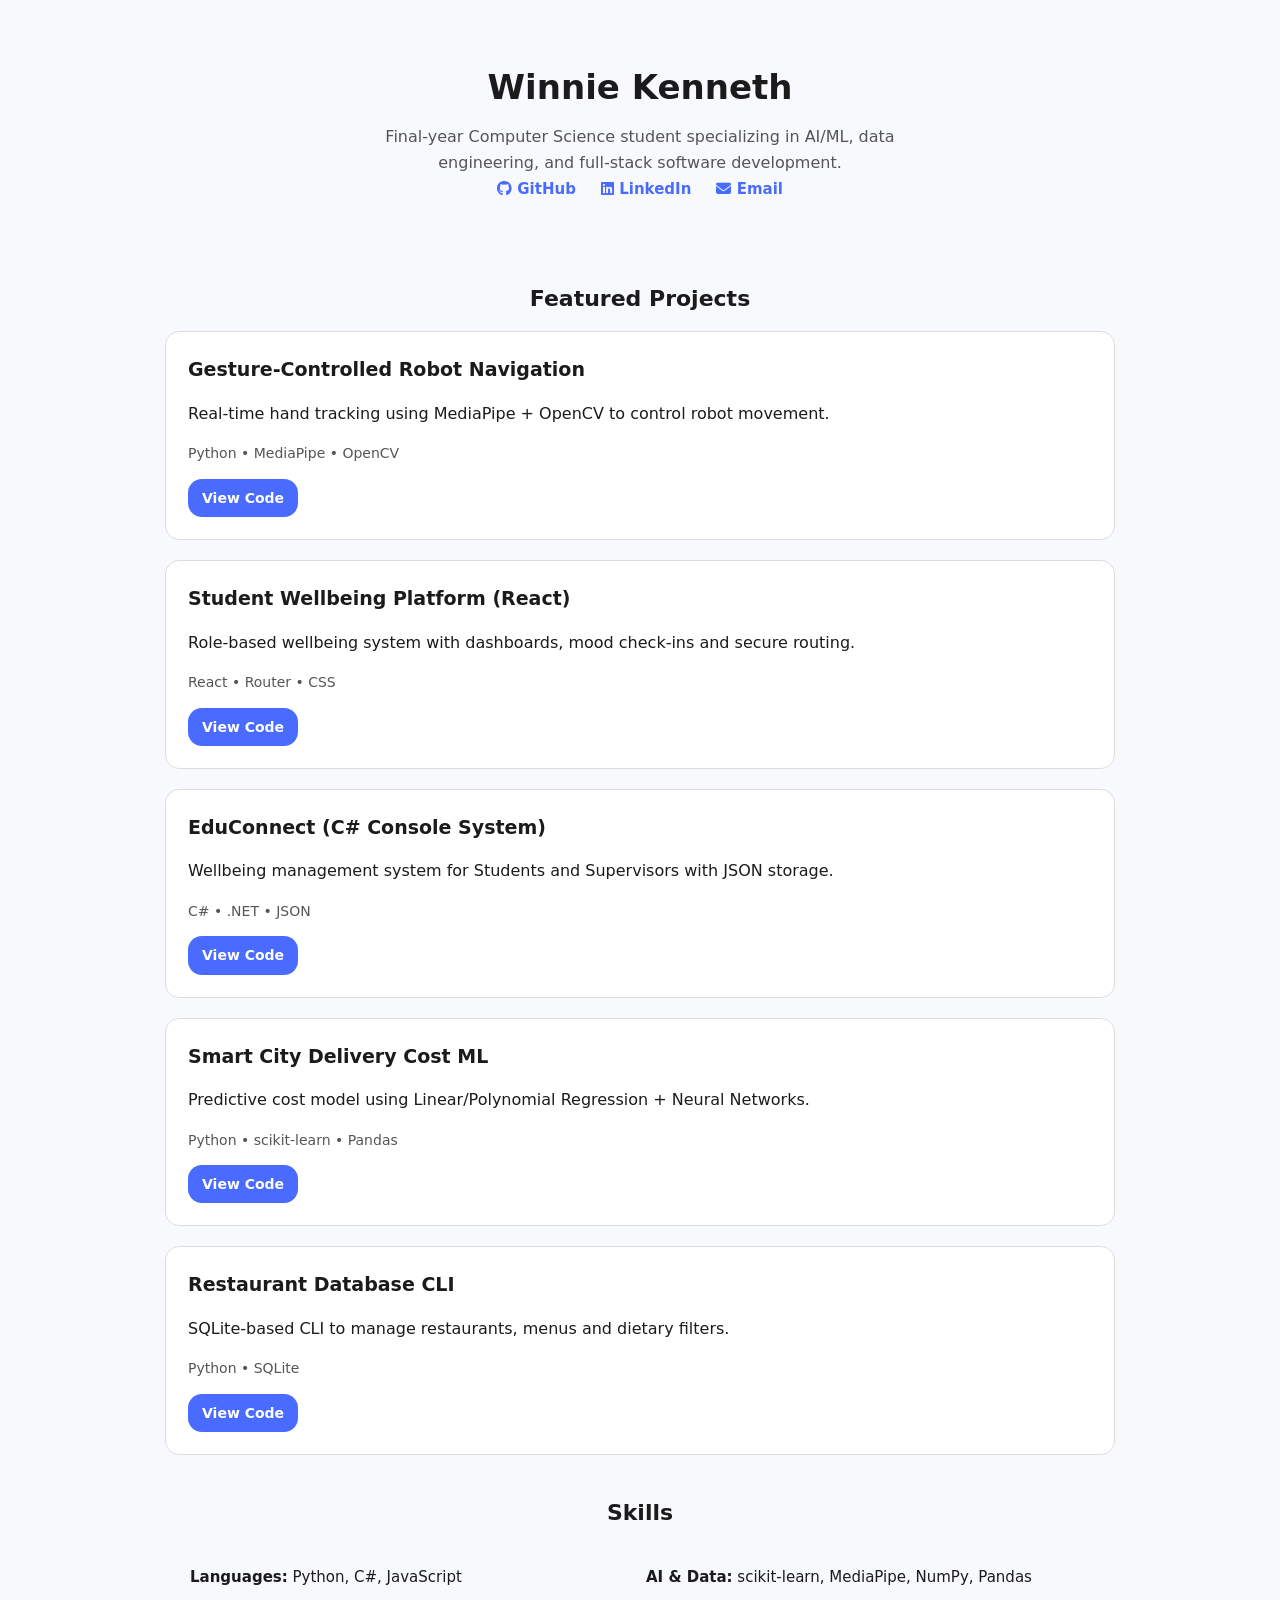
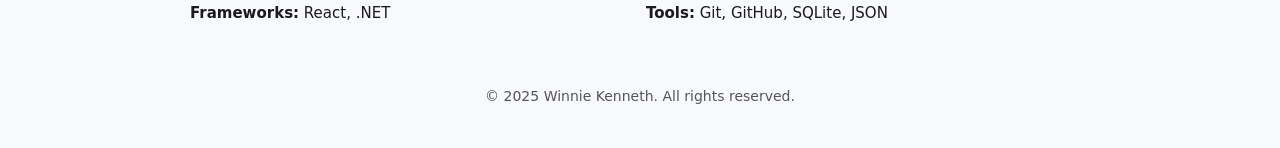
==== commit a25e2c2c: "index.html" ====
--- a/index.html
+++ b/index.html
@@ -1,91 +1,204 @@
 <!DOCTYPE html>
 <html lang="en">
 <head>
-  <meta charset="UTF-8" />
-  <meta name="viewport" content="width=device-width, initial-scale=1.0" />
-  <title>Winnie Kenneth | Software Engineer Portfolio</title>
-  <link rel="stylesheet" href="style.css" />
+  <meta charset="UTF-8">
+  <meta name="viewport" content="width=device-width, initial-scale=1.0">
+  <title>Winnie Kenneth | Portfolio</title>
+
+  <!-- Icons -->
+  <link rel="stylesheet" href="https://cdnjs.cloudflare.com/ajax/libs/font-awesome/6.5.0/css/all.min.css">
+
+  <style>
+    :root {
+      --bg:#f8f9fc;
+      --card:#ffffff;
+      --text:#1b1b1b;
+      --sub:#555;
+      --accent:#4a6bff;
+      --accent-soft:#e8edff;
+      --radius:14px;
+    }
+
+    body {
+      font-family: "Inter", system-ui;
+      margin:0;
+      padding:0;
+      background:var(--bg);
+      color:var(--text);
+      line-height:1.6;
+    }
+
+    header {
+      padding:60px 20px 40px;
+      text-align:center;
+    }
+
+    h1 {
+      font-size:34px;
+      font-weight:700;
+      margin:0 0 10px;
+    }
+
+    .subtitle {
+      max-width:600px;
+      margin:auto;
+      color:var(--sub);
+      font-size:16px;
+    }
+
+    .socials a {
+      margin:0 10px;
+      color:var(--accent);
+      font-weight:600;
+      text-decoration:none;
+      font-size:15px;
+    }
+
+    .section-title {
+      font-size:22px;
+      font-weight:700;
+      margin:40px 0 15px;
+      text-align:center;
+    }
+
+    .projects {
+      display:grid;
+      gap:20px;
+      padding:0 20px;
+      max-width:950px;
+      margin:auto;
+    }
+
+    .card {
+      background:var(--card);
+      padding:22px;
+      border-radius:var(--radius);
+      border:1px solid #ddd;
+      transition:0.25s;
+    }
+
+    .card:hover {
+      transform:translateY(-4px);
+      border-color:var(--accent);
+      box-shadow:0 6px 14px rgba(0,0,0,0.07);
+    }
+
+    .card-title {
+      font-size:19px;
+      font-weight:700;
+      margin-bottom:6px;
+    }
+
+    .tech {
+      font-size:14px;
+      color:var(--sub);
+      margin:6px 0 14px;
+    }
+
+    .btn {
+      display:inline-block;
+      padding:8px 14px;
+      border-radius:var(--radius);
+      background:var(--accent);
+      color:#fff;
+      font-size:14px;
+      font-weight:600;
+      text-decoration:none;
+      transition:0.2s;
+    }
+
+    .btn:hover {
+      background:#2e49cc;
+    }
+
+    footer {
+      text-align:center;
+      padding:40px;
+      font-size:14px;
+      color:var(--sub);
+    }
+
+    /* Skills */
+    .skills {
+      max-width:900px;
+      margin:0 auto;
+      padding:20px;
+      display:grid;
+      grid-template-columns:1fr 1fr;
+      gap:12px;
+      font-size:15px;
+    }
+
+    @media(max-width:700px){
+      .skills {grid-template-columns:1fr;}
+    }
+  </style>
 </head>
 
 <body>
-  <header class="header">
-    <h1 class="name">Winnie Kenneth</h1>
-    <p class="subtitle">Final-year Computer Science student specialising in AI, ML, and full-stack engineering.</p>
-
-    <div class="socials">
-      <a href="https://github.com/Whiney001" target="_blank">GitHub</a>
-      <a href="https://www.linkedin.com/in/winnie-kenneth-28a862287/" target="_blank">LinkedIn</a>
-      <a href="mailto:kennethwinniefred746@gmail.com">Email</a>
-    </div>
-  </header>
-
-  <main>
-    <section class="projects-section">
-      <h2 class="section-title">Projects</h2>
-
-      <!-- Gesture Recognition -->
-      <div class="project-card">
-        <img src="gesture.png" alt="Gesture Recognition Robot" class="project-img" />
-        <h3>Gesture-Controlled Robot Navigation</h3>
-        <p>Real-time hand gesture recognition using MediaPipe & OpenCV to control robot commands.</p>
-        <p class="tech">Python • OpenCV • MediaPipe</p>
-        <a href="https://github.com/Whiney001/GestureRobotProject" target="_blank" class="btn">View Code</a>
-      </div>
-
-      <!-- Wellbeing React App -->
-      <div class="project-card">
-        <img src="wellbeing-react.png" alt="Student Wellbeing Platform" class="project-img" />
-        <h3>Student Wellbeing Support Platform (React)</h3>
-        <p>Role-based student wellbeing platform with dashboards, mood check-ins, and secure routes.</p>
-        <p class="tech">React • Router • Recharts • CSS</p>
-        <a href="https://github.com/Whiney001/StudentWellbeingReact" target="_blank" class="btn">View Code</a>
-      </div>
-
-      <!-- EduConnect Console -->
-      <div class="project-card">
-        <img src="educonnect.png" alt="EduConnect console app" class="project-img" />
-        <h3>EduConnect — Console Wellbeing System</h3>
-        <p>C# console wellbeing system for Students, Supervisors, and Senior Tutors.</p>
-        <p class="tech">C# • .NET • JSON Storage</p>
-        <a href="https://github.com/Whiney001/EduConnect" target="_blank" class="btn">View Code</a>
-      </div>
-
-      <!-- Smart City ML -->
-      <div class="project-card">
-        <img src="smartcity.png" alt="Smart City ML project" class="project-img" />
-        <h3>Smart City Delivery Cost Optimisation (ML)</h3>
-        <p>Delivery route prediction using Linear & Polynomial Regression and Neural Networks.</p>
-        <p class="tech">Python • scikit-learn • NumPy • Pandas</p>
-        <a href="https://github.com/Whiney001/SmartCityDeliveryML" target="_blank" class="btn">View Code</a>
-      </div>
-
-      <!-- Restaurant DB App -->
-      <div class="project-card">
-        <img src="restaurant.png" alt="Restaurant DB system" class="project-img" />
-        <h3>Restaurant Database Management System</h3>
-        <p>SQLite-powered CLI app to manage menus, reviews, and dietary data securely.</p>
-        <p class="tech">Python • SQLite</p>
-        <a href="https://github.com/Whiney001/RestaurantDBSystem" target="_blank" class="btn">View Code</a>
-      </div>
-
-    </section>
-
-    <section class="skills-section">
-      <h2 class="section-title">Skills</h2>
-
-      <div class="skills-grid">
-        <div><strong>Languages:</strong> Python, C#, JavaScript</div>
-        <div><strong>Frameworks:</strong> React, scikit-learn, OpenCV, MediaPipe</div>
-        <div><strong>Tools:</strong> Git, GitHub Actions, SQLite, JSON</div>
-        <div><strong>Soft Skills:</strong> Problem-solving, teamwork, communication</div>
-      </div>
-    </section>
-  </main>
-
-  <footer class="footer">
-    © 2025 Winnie Kenneth — All Rights Reserved
-  </footer>
-
-  <script src="script.js"></script>
+
+<header>
+  <h1>Winnie Kenneth</h1>
+  <p class="subtitle">Final-year Computer Science student specializing in AI/ML, data engineering, and full-stack software development.</p>
+
+  <div class="socials">
+    <a href="https://github.com/Whiney001"><i class="fab fa-github"></i> GitHub</a>
+    <a href="https://www.linkedin.com/in/winnie-kenneth-28a862287/"><i class="fab fa-linkedin"></i> LinkedIn</a>
+    <a href="mailto:kennethwinniefred746@gmail.com"><i class="fa fa-envelope"></i> Email</a>
+  </div>
+</header>
+
+<h2 class="section-title">Featured Projects</h2>
+
+<div class="projects">
+
+  <div class="card">
+    <div class="card-title">Gesture-Controlled Robot Navigation</div>
+    <p>Real-time hand tracking using MediaPipe + OpenCV to control robot movement.</p>
+    <div class="tech">Python • MediaPipe • OpenCV</div>
+    <a class="btn" href="https://github.com/Whiney001/GestureRobotProject">View Code</a>
+  </div>
+
+  <div class="card">
+    <div class="card-title">Student Wellbeing Platform (React)</div>
+    <p>Role-based wellbeing system with dashboards, mood check-ins and secure routing.</p>
+    <div class="tech">React • Router • CSS</div>
+    <a class="btn" href="https://github.com/Whiney001/StudentWellbeingReact">View Code</a>
+  </div>
+
+  <div class="card">
+    <div class="card-title">EduConnect (C# Console System)</div>
+    <p>Wellbeing management system for Students and Supervisors with JSON storage.</p>
+    <div class="tech">C# • .NET • JSON</div>
+    <a class="btn" href="https://github.com/Whiney001/EduConnect">View Code</a>
+  </div>
+
+  <div class="card">
+    <div class="card-title">Smart City Delivery Cost ML</div>
+    <p>Predictive cost model using Linear/Polynomial Regression + Neural Networks.</p>
+    <div class="tech">Python • scikit-learn • Pandas</div>
+    <a class="btn" href="https://github.com/Whiney001/SmartCityDeliveryML">View Code</a>
+  </div>
+
+  <div class="card">
+    <div class="card-title">Restaurant Database CLI</div>
+    <p>SQLite-based CLI to manage restaurants, menus and dietary filters.</p>
+    <div class="tech">Python • SQLite</div>
+    <a class="btn" href="https://github.com/Whiney001/RestaurantDBSystem">View Code</a>
+  </div>
+
+</div>
+
+<h2 class="section-title">Skills</h2>
+
+<div class="skills">
+  <div><b>Languages:</b> Python, C#, JavaScript</div>
+  <div><b>AI & Data:</b> scikit-learn, MediaPipe, NumPy, Pandas</div>
+  <div><b>Frameworks:</b> React, .NET</div>
+  <div><b>Tools:</b> Git, GitHub, SQLite, JSON</div>
+</div>
+
+<footer>© 2025 Winnie Kenneth. All rights reserved.</footer>
+
 </body>
 </html>
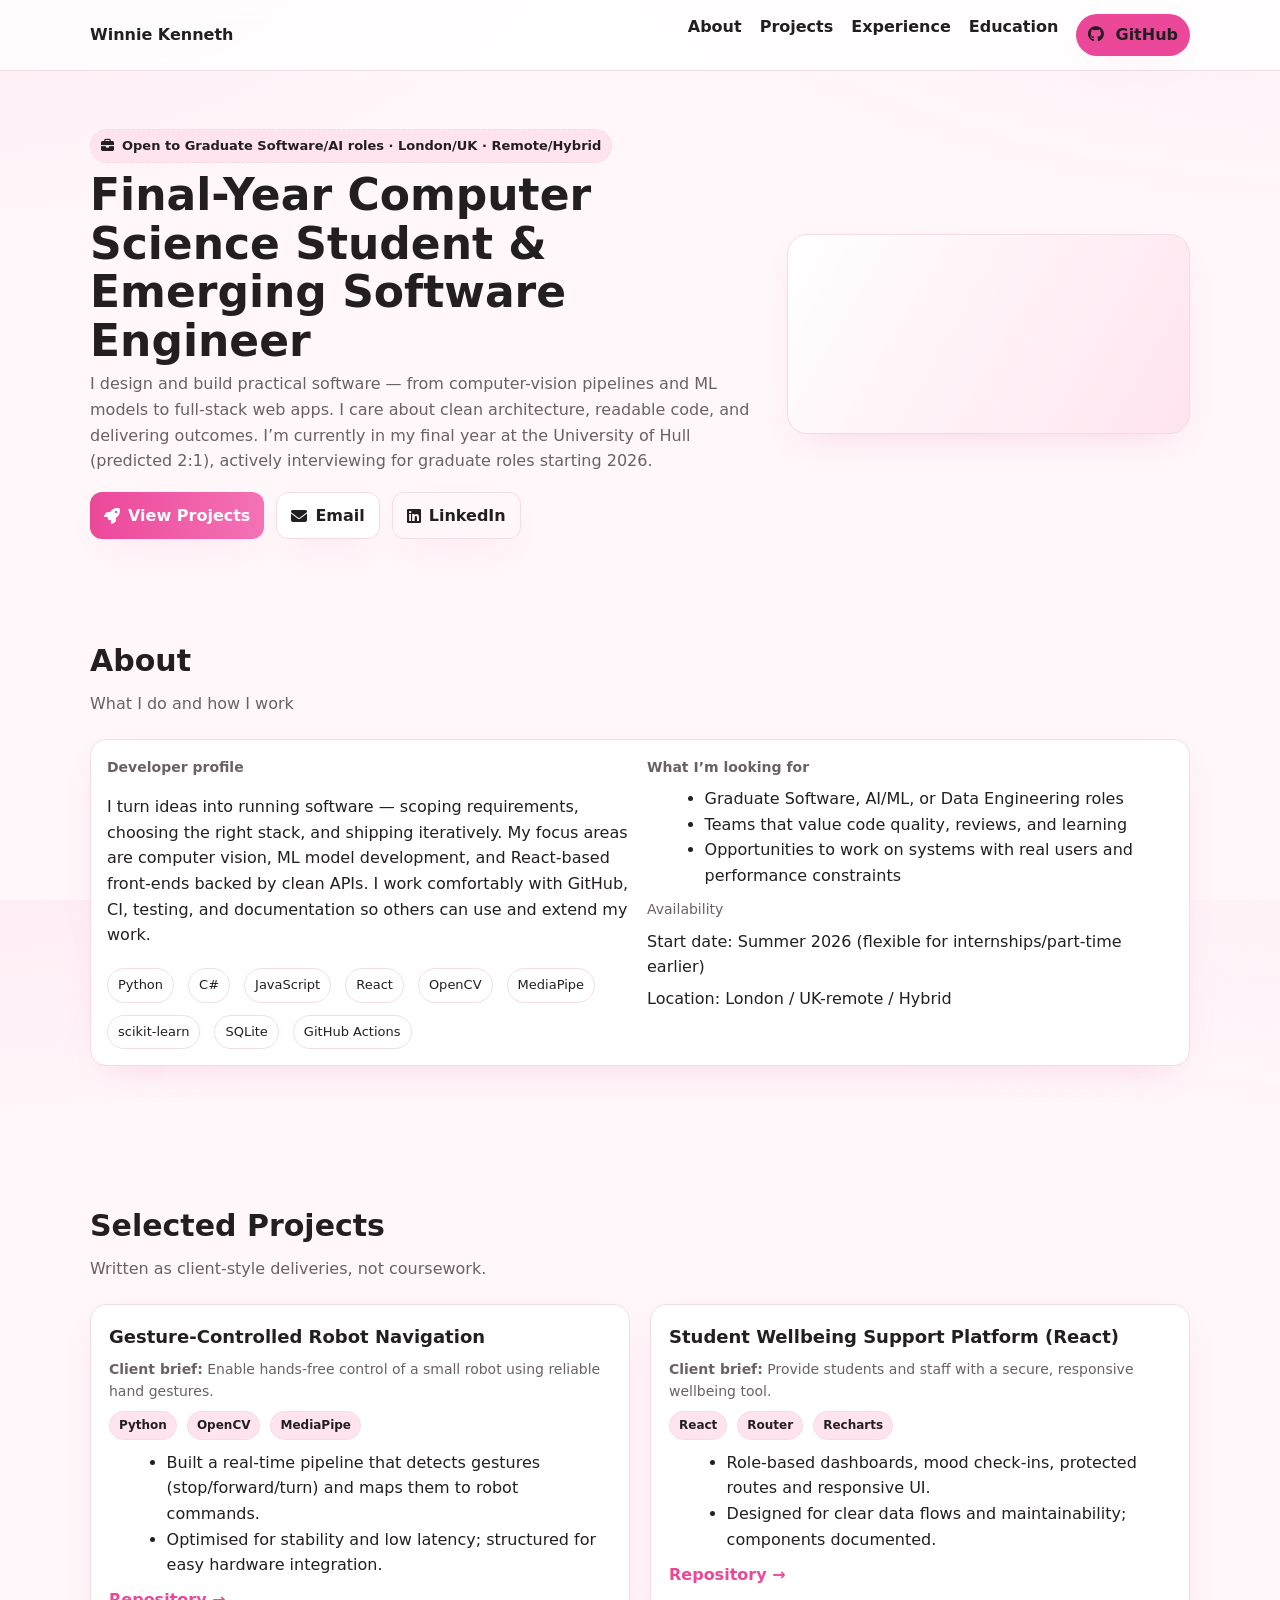
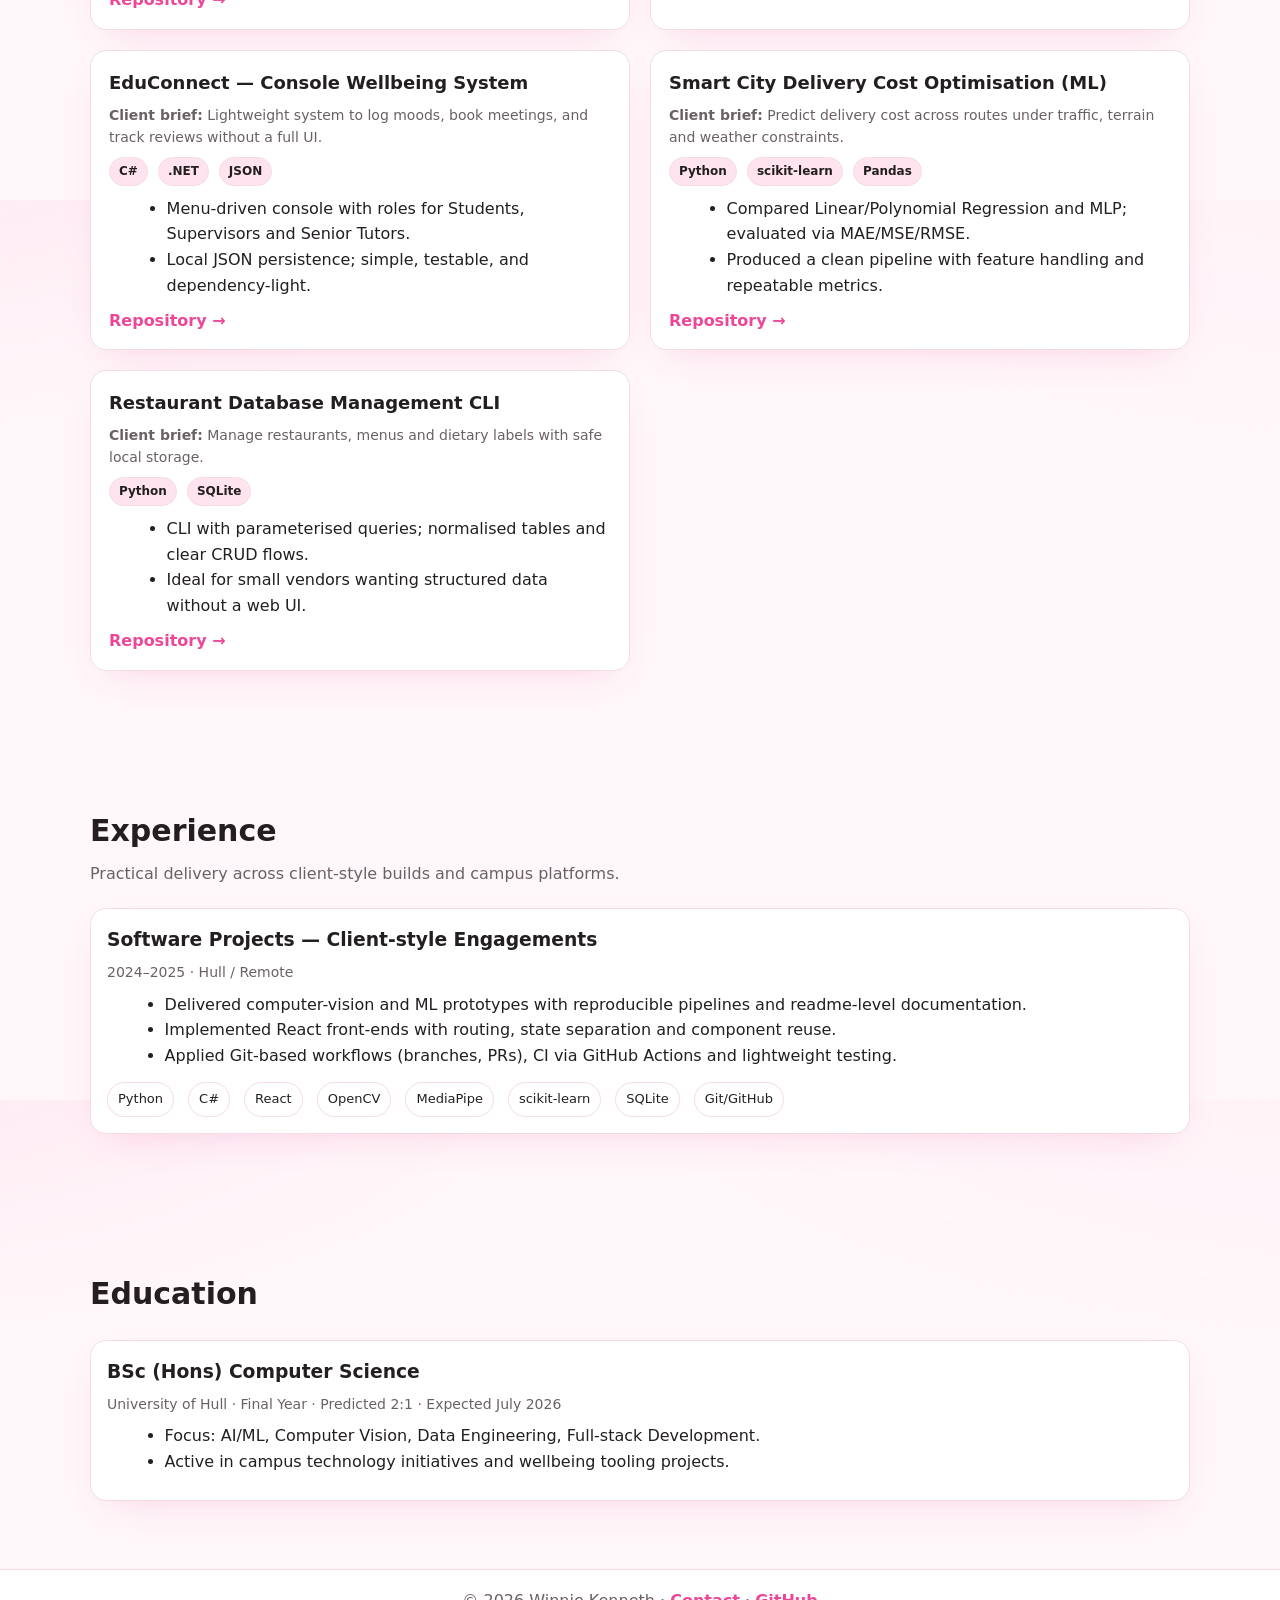
==== commit f90d3e09: "index.html" ====
--- a/index.html
+++ b/index.html
@@ -1,204 +1,365 @@
 <!DOCTYPE html>
 <html lang="en">
 <head>
-  <meta charset="UTF-8">
-  <meta name="viewport" content="width=device-width, initial-scale=1.0">
-  <title>Winnie Kenneth | Portfolio</title>
-
-  <!-- Icons -->
-  <link rel="stylesheet" href="https://cdnjs.cloudflare.com/ajax/libs/font-awesome/6.5.0/css/all.min.css">
+  <meta charset="UTF-8" />
+  <meta name="viewport" content="width=device-width, initial-scale=1" />
+  <title>Winnie Kenneth | Software Engineering Portfolio</title>
+
+  <!-- Icons (tiny CDN, no build tools) -->
+  <link rel="stylesheet" href="https://cdnjs.cloudflare.com/ajax/libs/font-awesome/6.5.0/css/all.min.css"/>
 
   <style>
-    :root {
-      --bg:#f8f9fc;
-      --card:#ffffff;
-      --text:#1b1b1b;
-      --sub:#555;
-      --accent:#4a6bff;
-      --accent-soft:#e8edff;
-      --radius:14px;
-    }
-
-    body {
-      font-family: "Inter", system-ui;
+    :root{
+      --bg:#fff7fa;                 /* very light pink background */
+      --panel:#ffffff;              /* cards */
+      --ink:#231f20;                /* primary text */
+      --muted:#6b6164;              /* secondary text */
+      --line:#f3dce6;               /* borders */
+      --accent:#ec4899;             /* pink */
+      --accent-2:#f472b6;           /* softer pink */
+      --accent-soft:#ffe4ef;        /* soft chip bg */
+      --radius:16px;
+      --shadow:0 14px 36px -18px rgba(236, 72, 153, .25);
+    }
+
+    *{box-sizing:border-box}
+    html,body{height:100%}
+    body{
       margin:0;
-      padding:0;
-      background:var(--bg);
-      color:var(--text);
+      font-family: Inter, system-ui, -apple-system, Segoe UI, Roboto, Helvetica, Arial;
+      color:var(--ink);
+      background:
+        radial-gradient(700px 320px at -10% -10%, #ffd8ea80, transparent),
+        radial-gradient(900px 420px at 110% -20%, #ffe6f280, transparent),
+        var(--bg);
       line-height:1.6;
     }
 
-    header {
-      padding:60px 20px 40px;
-      text-align:center;
-    }
-
-    h1 {
-      font-size:34px;
-      font-weight:700;
-      margin:0 0 10px;
-    }
-
-    .subtitle {
-      max-width:600px;
-      margin:auto;
-      color:var(--sub);
-      font-size:16px;
-    }
-
-    .socials a {
-      margin:0 10px;
-      color:var(--accent);
-      font-weight:600;
-      text-decoration:none;
-      font-size:15px;
-    }
-
-    .section-title {
-      font-size:22px;
-      font-weight:700;
-      margin:40px 0 15px;
-      text-align:center;
-    }
-
-    .projects {
-      display:grid;
-      gap:20px;
-      padding:0 20px;
-      max-width:950px;
-      margin:auto;
-    }
-
-    .card {
-      background:var(--card);
-      padding:22px;
+    /* Layout helpers */
+    .container{width:min(1100px,92%); margin-inline:auto}
+    .section{padding:68px 0}
+    .section-head{margin-bottom:22px}
+    .section h2{margin:0 0 6px; font-size:clamp(22px,2.4vw,30px)}
+    .section p.lead{margin:0; color:var(--muted)}
+
+    /* Header / nav */
+    header.site-header{
+      position:sticky; top:0; z-index:20;
+      background:rgba(255,255,255,.8);
+      backdrop-filter:blur(8px);
+      border-bottom:1px solid var(--line);
+    }
+    .header-inner{
+      display:flex; align-items:center; justify-content:space-between;
+      padding:14px 0;
+    }
+    .brand{font-weight:800; text-decoration:none; color:var(--ink)}
+    nav.nav{display:flex; gap:18px}
+    nav.nav a{color:var(--ink); text-decoration:none; font-weight:600}
+    .nav-cta{
+      padding:8px 12px; border-radius:999px; background:var(--accent);
+      color:#fff; text-decoration:none; font-weight:700; box-shadow:var(--shadow)
+    }
+
+    /* Hero */
+    .hero{padding:58px 0 30px}
+    .hero-inner{display:grid; grid-template-columns:1.25fr .75fr; gap:26px; align-items:center}
+    .badge{
+      display:inline-flex; gap:8px; align-items:center;
+      background:var(--accent-soft); color:var(--ink);
+      padding:6px 10px; border:1px dashed var(--line);
+      border-radius:999px; font-weight:700; font-size:13px;
+    }
+    h1{margin:.5rem 0 .4rem; font-size:clamp(28px,3.6vw,44px); line-height:1.1}
+    .hero p{color:var(--muted); margin:0 0 18px; max-width:65ch}
+    .hero-actions{display:flex; gap:12px; flex-wrap:wrap}
+    .btn{
+      display:inline-flex; align-items:center; gap:8px;
+      padding:10px 14px; border-radius:12px; border:1px solid var(--line);
+      background:#fff; text-decoration:none; color:var(--ink);
+      font-weight:700; box-shadow:var(--shadow);
+      transition:transform .06s ease, box-shadow .18s ease;
+    }
+    .btn:hover{transform:translateY(-2px); box-shadow:0 18px 48px -22px rgba(236,72,153,.35)}
+    .btn.primary{background:linear-gradient(90deg, var(--accent), var(--accent-2)); color:#fff; border:0}
+    .btn.ghost{background:transparent}
+
+    .hero-art{
+      min-height:200px; border-radius:20px; border:1px solid var(--line);
+      background:linear-gradient(120deg,#fff, #fff0), var(--accent-soft);
+      box-shadow:var(--shadow);
+    }
+
+    /* Project cards */
+    .grid{display:grid; gap:20px; grid-template-columns:repeat(12,1fr)}
+    .card{
+      grid-column:span 6;
+      background:var(--panel);
+      border:1px solid var(--line);
       border-radius:var(--radius);
-      border:1px solid #ddd;
-      transition:0.25s;
-    }
-
-    .card:hover {
-      transform:translateY(-4px);
-      border-color:var(--accent);
-      box-shadow:0 6px 14px rgba(0,0,0,0.07);
-    }
-
-    .card-title {
-      font-size:19px;
-      font-weight:700;
-      margin-bottom:6px;
-    }
-
-    .tech {
-      font-size:14px;
-      color:var(--sub);
-      margin:6px 0 14px;
-    }
-
-    .btn {
-      display:inline-block;
-      padding:8px 14px;
-      border-radius:var(--radius);
-      background:var(--accent);
-      color:#fff;
-      font-size:14px;
-      font-weight:600;
-      text-decoration:none;
-      transition:0.2s;
-    }
-
-    .btn:hover {
-      background:#2e49cc;
-    }
-
-    footer {
-      text-align:center;
-      padding:40px;
-      font-size:14px;
-      color:var(--sub);
-    }
-
-    /* Skills */
-    .skills {
-      max-width:900px;
-      margin:0 auto;
-      padding:20px;
-      display:grid;
-      grid-template-columns:1fr 1fr;
-      gap:12px;
-      font-size:15px;
-    }
-
-    @media(max-width:700px){
-      .skills {grid-template-columns:1fr;}
-    }
+      padding:18px 18px 16px;
+      box-shadow:var(--shadow);
+      transition:transform .06s ease, box-shadow .18s ease, border-color .18s;
+      opacity:0; transform:translateY(12px);
+      animation:reveal .55s ease forwards;
+    }
+    .card:nth-child(1){animation-delay:.05s}
+    .card:nth-child(2){animation-delay:.10s}
+    .card:nth-child(3){animation-delay:.15s}
+    .card:nth-child(4){animation-delay:.20s}
+    .card:nth-child(5){animation-delay:.25s}
+    .card:hover{transform:translateY(-3px); border-color:#f7b1cf}
+    .card h3{margin:0 0 6px; font-size:18px}
+    .meta{display:flex; gap:10px; flex-wrap:wrap; margin:8px 0 10px}
+    .chip{
+      background:var(--accent-soft); border:1px solid var(--line);
+      padding:4px 9px; border-radius:999px; font-size:12px; font-weight:700;
+    }
+    .small{color:var(--muted); font-size:14px; margin:0 0 8px}
+    .split{display:flex; gap:14px; flex-wrap:wrap}
+    .split > div{flex:1 1 260px}
+
+    /* Lists */
+    ul{margin:.2rem 0 .6rem 1.1rem}
+    ul.clean{list-style:none; padding:0; margin:0}
+    ul.clean li{margin:6px 0}
+    .link{color:var(--accent); text-decoration:none; font-weight:700}
+
+    /* Skills / Experience / Education cards */
+    .pill{display:inline-block; padding:6px 10px; background:#fff; border:1px solid var(--line); border-radius:999px; margin:4px 6px 0 0; font-size:13px}
+    .list-card{
+      background:var(--panel); border:1px solid var(--line); border-radius:var(--radius);
+      padding:16px; box-shadow:var(--shadow);
+    }
+    .stack{display:flex; flex-wrap:wrap; gap:8px}
+
+    /* Footer */
+    footer{
+      border-top:1px solid var(--line); background:#fff; padding:18px 0; text-align:center; color:var(--muted)
+    }
+
+    /* Responsive */
+    @media (max-width: 900px){
+      .hero-inner{grid-template-columns:1fr}
+      .grid{grid-template-columns:repeat(6,1fr)}
+      .card{grid-column:span 6}
+    }
+
+    @keyframes reveal{to{opacity:1; transform:translateY(0)}}
   </style>
 </head>
 
 <body>
-
-<header>
-  <h1>Winnie Kenneth</h1>
-  <p class="subtitle">Final-year Computer Science student specializing in AI/ML, data engineering, and full-stack software development.</p>
-
-  <div class="socials">
-    <a href="https://github.com/Whiney001"><i class="fab fa-github"></i> GitHub</a>
-    <a href="https://www.linkedin.com/in/winnie-kenneth-28a862287/"><i class="fab fa-linkedin"></i> LinkedIn</a>
-    <a href="mailto:kennethwinniefred746@gmail.com"><i class="fa fa-envelope"></i> Email</a>
-  </div>
-</header>
-
-<h2 class="section-title">Featured Projects</h2>
-
-<div class="projects">
-
-  <div class="card">
-    <div class="card-title">Gesture-Controlled Robot Navigation</div>
-    <p>Real-time hand tracking using MediaPipe + OpenCV to control robot movement.</p>
-    <div class="tech">Python • MediaPipe • OpenCV</div>
-    <a class="btn" href="https://github.com/Whiney001/GestureRobotProject">View Code</a>
-  </div>
-
-  <div class="card">
-    <div class="card-title">Student Wellbeing Platform (React)</div>
-    <p>Role-based wellbeing system with dashboards, mood check-ins and secure routing.</p>
-    <div class="tech">React • Router • CSS</div>
-    <a class="btn" href="https://github.com/Whiney001/StudentWellbeingReact">View Code</a>
-  </div>
-
-  <div class="card">
-    <div class="card-title">EduConnect (C# Console System)</div>
-    <p>Wellbeing management system for Students and Supervisors with JSON storage.</p>
-    <div class="tech">C# • .NET • JSON</div>
-    <a class="btn" href="https://github.com/Whiney001/EduConnect">View Code</a>
-  </div>
-
-  <div class="card">
-    <div class="card-title">Smart City Delivery Cost ML</div>
-    <p>Predictive cost model using Linear/Polynomial Regression + Neural Networks.</p>
-    <div class="tech">Python • scikit-learn • Pandas</div>
-    <a class="btn" href="https://github.com/Whiney001/SmartCityDeliveryML">View Code</a>
-  </div>
-
-  <div class="card">
-    <div class="card-title">Restaurant Database CLI</div>
-    <p>SQLite-based CLI to manage restaurants, menus and dietary filters.</p>
-    <div class="tech">Python • SQLite</div>
-    <a class="btn" href="https://github.com/Whiney001/RestaurantDBSystem">View Code</a>
-  </div>
-
-</div>
-
-<h2 class="section-title">Skills</h2>
-
-<div class="skills">
-  <div><b>Languages:</b> Python, C#, JavaScript</div>
-  <div><b>AI & Data:</b> scikit-learn, MediaPipe, NumPy, Pandas</div>
-  <div><b>Frameworks:</b> React, .NET</div>
-  <div><b>Tools:</b> Git, GitHub, SQLite, JSON</div>
-</div>
-
-<footer>© 2025 Winnie Kenneth. All rights reserved.</footer>
-
+  <!-- Top Nav -->
+  <header class="site-header">
+    <div class="container header-inner">
+      <a class="brand" href="#">Winnie Kenneth</a>
+      <nav class="nav">
+        <a href="#about">About</a>
+        <a href="#projects">Projects</a>
+        <a href="#experience">Experience</a>
+        <a href="#education">Education</a>
+        <a class="nav-cta" href="https://github.com/Whiney001" target="_blank" rel="noreferrer"><i class="fa-brands fa-github"></i>&nbsp; GitHub</a>
+      </nav>
+    </div>
+  </header>
+
+  <!-- Hero -->
+  <section class="hero">
+    <div class="container hero-inner">
+      <div>
+        <span class="badge"><i class="fa-solid fa-briefcase"></i> Open to Graduate Software/AI roles · London/UK · Remote/Hybrid</span>
+        <h1>Final-Year Computer Science Student & Emerging Software Engineer</h1>
+        <p>
+          I design and build practical software — from computer-vision pipelines and ML models to full-stack web apps.
+          I care about clean architecture, readable code, and delivering outcomes. I’m currently in my final year at the University
+          of Hull (predicted 2:1), actively interviewing for graduate roles starting 2026.
+        </p>
+        <div class="hero-actions">
+          <a class="btn primary" href="#projects"><i class="fa-solid fa-rocket"></i> View Projects</a>
+          <a class="btn" href="mailto:kennethwinniefred746@gmail.com"><i class="fa-solid fa-envelope"></i> Email</a>
+          <a class="btn ghost" target="_blank" rel="noreferrer" href="https://www.linkedin.com/in/winnie-kenneth-28a862287/"><i class="fa-brands fa-linkedin"></i> LinkedIn</a>
+        </div>
+      </div>
+      <div class="hero-art" aria-hidden="true"></div>
+    </div>
+  </section>
+
+  <!-- About -->
+  <section id="about" class="section">
+    <div class="container">
+      <div class="section-head">
+        <h2>About</h2>
+        <p class="lead">What I do and how I work</p>
+      </div>
+
+      <div class="list-card">
+        <div class="split">
+          <div>
+            <p class="small"><strong>Developer profile</strong></p>
+            <p>
+              I turn ideas into running software — scoping requirements, choosing the right stack, and shipping iteratively.
+              My focus areas are computer vision, ML model development, and React-based front-ends backed by clean APIs.
+              I work comfortably with GitHub, CI, testing, and documentation so others can use and extend my work.
+            </p>
+            <div class="stack">
+              <span class="pill">Python</span><span class="pill">C#</span><span class="pill">JavaScript</span>
+              <span class="pill">React</span><span class="pill">OpenCV</span><span class="pill">MediaPipe</span>
+              <span class="pill">scikit-learn</span><span class="pill">SQLite</span><span class="pill">GitHub Actions</span>
+            </div>
+          </div>
+
+          <div>
+            <p class="small"><strong>What I’m looking for</strong></p>
+            <ul>
+              <li>Graduate Software, AI/ML, or Data Engineering roles</li>
+              <li>Teams that value code quality, reviews, and learning</li>
+              <li>Opportunities to work on systems with real users and performance constraints</li>
+            </ul>
+            <p class="small">Availability</p>
+            <ul class="clean">
+              <li>Start date: Summer 2026 (flexible for internships/part-time earlier)</li>
+              <li>Location: London / UK-remote / Hybrid</li>
+            </ul>
+          </div>
+        </div>
+      </div>
+
+    </div>
+  </section>
+
+  <!-- Projects -->
+  <section id="projects" class="section">
+    <div class="container">
+      <div class="section-head">
+        <h2>Selected Projects</h2>
+        <p class="lead">Written as client-style deliveries, not coursework.</p>
+      </div>
+
+      <div class="grid">
+        <!-- Gesture -->
+        <article class="card">
+          <h3>Gesture-Controlled Robot Navigation</h3>
+          <p class="small"><strong>Client brief:</strong> Enable hands-free control of a small robot using reliable hand gestures.</p>
+          <div class="meta">
+            <span class="chip">Python</span><span class="chip">OpenCV</span><span class="chip">MediaPipe</span>
+          </div>
+          <ul>
+            <li>Built a real-time pipeline that detects gestures (stop/forward/turn) and maps them to robot commands.</li>
+            <li>Optimised for stability and low latency; structured for easy hardware integration.</li>
+          </ul>
+          <a class="link" target="_blank" href="https://github.com/Whiney001/GestureRobotProject">Repository →</a>
+        </article>
+
+        <!-- Wellbeing React -->
+        <article class="card">
+          <h3>Student Wellbeing Support Platform (React)</h3>
+          <p class="small"><strong>Client brief:</strong> Provide students and staff with a secure, responsive wellbeing tool.</p>
+          <div class="meta">
+            <span class="chip">React</span><span class="chip">Router</span><span class="chip">Recharts</span>
+          </div>
+          <ul>
+            <li>Role-based dashboards, mood check-ins, protected routes and responsive UI.</li>
+            <li>Designed for clear data flows and maintainability; components documented.</li>
+          </ul>
+          <a class="link" target="_blank" href="https://github.com/Whiney001/StudentWellbeingReact">Repository →</a>
+        </article>
+
+        <!-- EduConnect -->
+        <article class="card">
+          <h3>EduConnect — Console Wellbeing System</h3>
+          <p class="small"><strong>Client brief:</strong> Lightweight system to log moods, book meetings, and track reviews without a full UI.</p>
+          <div class="meta">
+            <span class="chip">C#</span><span class="chip">.NET</span><span class="chip">JSON</span>
+          </div>
+          <ul>
+            <li>Menu-driven console with roles for Students, Supervisors and Senior Tutors.</li>
+            <li>Local JSON persistence; simple, testable, and dependency-light.</li>
+          </ul>
+          <a class="link" target="_blank" href="https://github.com/Whiney001/EduConnect">Repository →</a>
+        </article>
+
+        <!-- Smart City ML -->
+        <article class="card">
+          <h3>Smart City Delivery Cost Optimisation (ML)</h3>
+          <p class="small"><strong>Client brief:</strong> Predict delivery cost across routes under traffic, terrain and weather constraints.</p>
+          <div class="meta">
+            <span class="chip">Python</span><span class="chip">scikit-learn</span><span class="chip">Pandas</span>
+          </div>
+          <ul>
+            <li>Compared Linear/Polynomial Regression and MLP; evaluated via MAE/MSE/RMSE.</li>
+            <li>Produced a clean pipeline with feature handling and repeatable metrics.</li>
+          </ul>
+          <a class="link" target="_blank" href="https://github.com/Whiney001/SmartCityDeliveryML">Repository →</a>
+        </article>
+
+        <!-- Restaurant DB -->
+        <article class="card">
+          <h3>Restaurant Database Management CLI</h3>
+          <p class="small"><strong>Client brief:</strong> Manage restaurants, menus and dietary labels with safe local storage.</p>
+          <div class="meta">
+            <span class="chip">Python</span><span class="chip">SQLite</span>
+          </div>
+          <ul>
+            <li>CLI with parameterised queries; normalised tables and clear CRUD flows.</li>
+            <li>Ideal for small vendors wanting structured data without a web UI.</li>
+          </ul>
+          <a class="link" target="_blank" href="https://github.com/Whiney001/RestaurantDBSystem">Repository →</a>
+        </article>
+      </div>
+    </div>
+  </section>
+
+  <!-- Experience -->
+  <section id="experience" class="section">
+    <div class="container">
+      <div class="section-head">
+        <h2>Experience</h2>
+        <p class="lead">Practical delivery across client-style builds and campus platforms.</p>
+      </div>
+
+      <div class="list-card">
+        <h3 style="margin:0 0 6px">Software Projects — Client-style Engagements</h3>
+        <p class="small">2024–2025 · Hull / Remote</p>
+        <ul>
+          <li>Delivered computer-vision and ML prototypes with reproducible pipelines and readme-level documentation.</li>
+          <li>Implemented React front-ends with routing, state separation and component reuse.</li>
+          <li>Applied Git-based workflows (branches, PRs), CI via GitHub Actions and lightweight testing.</li>
+        </ul>
+        <div class="stack">
+          <span class="pill">Python</span><span class="pill">C#</span><span class="pill">React</span>
+          <span class="pill">OpenCV</span><span class="pill">MediaPipe</span>
+          <span class="pill">scikit-learn</span><span class="pill">SQLite</span><span class="pill">Git/GitHub</span>
+        </div>
+      </div>
+    </div>
+  </section>
+
+  <!-- Education -->
+  <section id="education" class="section">
+    <div class="container">
+      <div class="section-head">
+        <h2>Education</h2>
+      </div>
+
+      <div class="list-card">
+        <h3 style="margin:0 0 6px">BSc (Hons) Computer Science</h3>
+        <p class="small">University of Hull · Final Year · Predicted 2:1 · Expected July 2026</p>
+        <ul>
+          <li>Focus: AI/ML, Computer Vision, Data Engineering, Full-stack Development.</li>
+          <li>Active in campus technology initiatives and wellbeing tooling projects.</li>
+        </ul>
+      </div>
+    </div>
+  </section>
+
+  <!-- Footer -->
+  <footer>
+    © <span id="year"></span> Winnie Kenneth · <a class="link" href="mailto:kennethwinniefred746@gmail.com">Contact</a> · <a class="link" href="https://github.com/Whiney001" target="_blank">GitHub</a>
+  </footer>
+
+  <script>
+    document.getElementById('year').textContent = new Date().getFullYear();
+  </script>
 </body>
 </html>
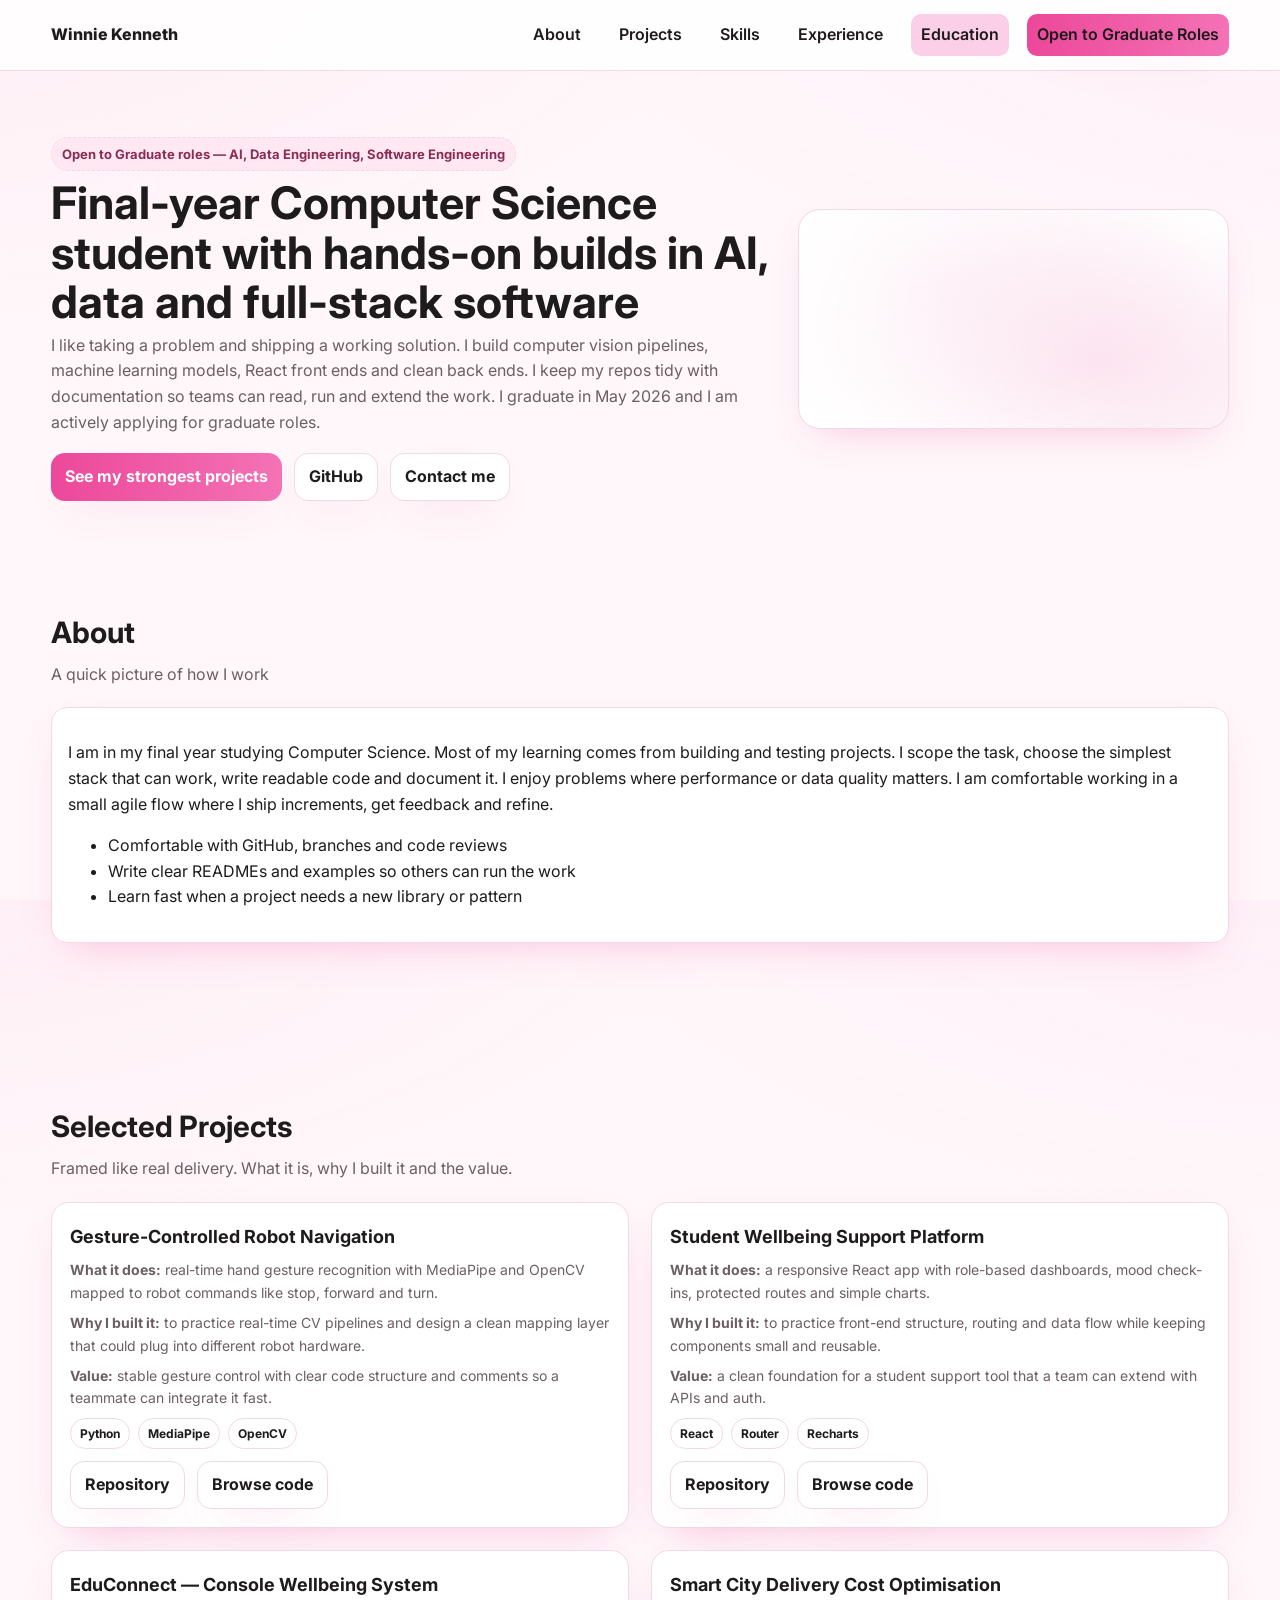
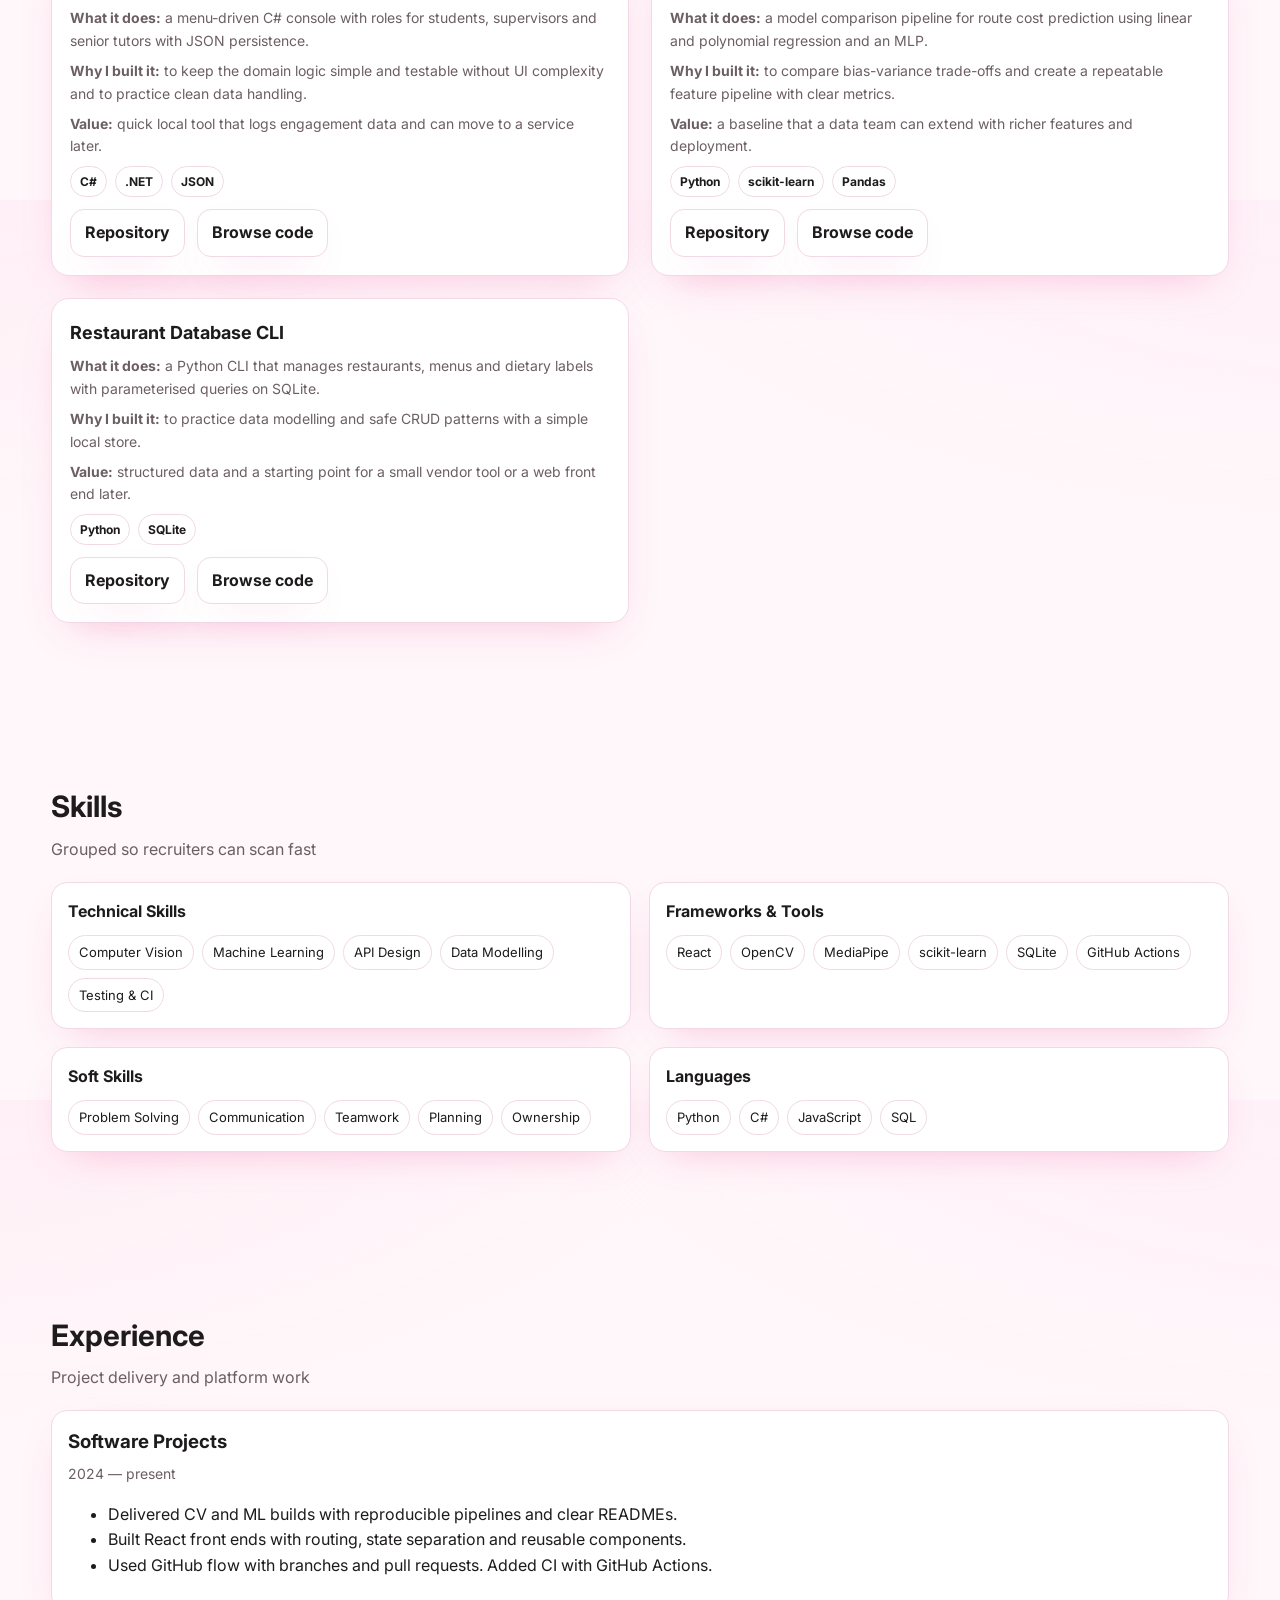
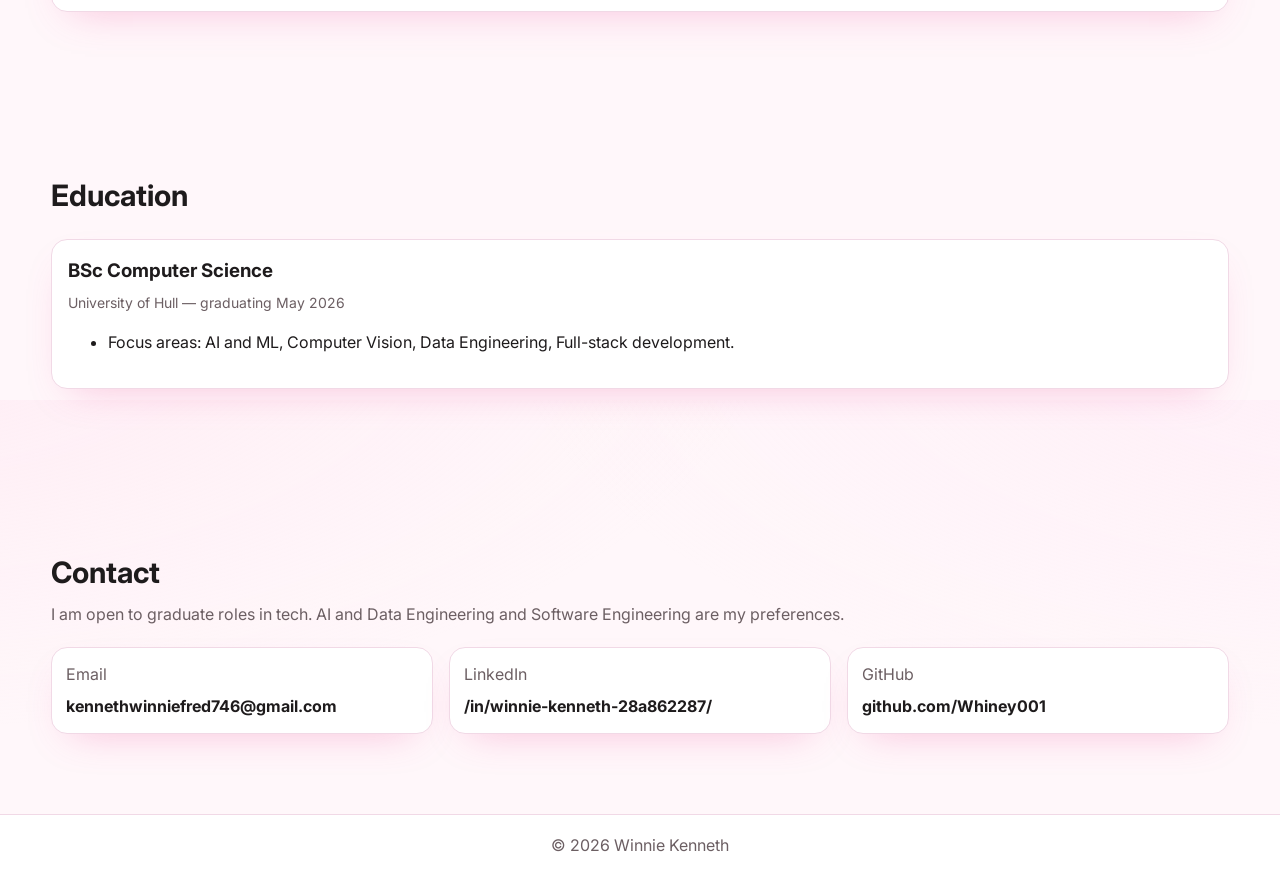
==== commit 3f25e281: "index.html" ====
--- a/index.html
+++ b/index.html
@@ -1,365 +1,465 @@
 <!DOCTYPE html>
 <html lang="en">
 <head>
-  <meta charset="UTF-8" />
-  <meta name="viewport" content="width=device-width, initial-scale=1" />
-  <title>Winnie Kenneth | Software Engineering Portfolio</title>
-
-  <!-- Icons (tiny CDN, no build tools) -->
-  <link rel="stylesheet" href="https://cdnjs.cloudflare.com/ajax/libs/font-awesome/6.5.0/css/all.min.css"/>
-
-  <style>
-    :root{
-      --bg:#fff7fa;                 /* very light pink background */
-      --panel:#ffffff;              /* cards */
-      --ink:#231f20;                /* primary text */
-      --muted:#6b6164;              /* secondary text */
-      --line:#f3dce6;               /* borders */
-      --accent:#ec4899;             /* pink */
-      --accent-2:#f472b6;           /* softer pink */
-      --accent-soft:#ffe4ef;        /* soft chip bg */
-      --radius:16px;
-      --shadow:0 14px 36px -18px rgba(236, 72, 153, .25);
-    }
-
-    *{box-sizing:border-box}
-    html,body{height:100%}
-    body{
-      margin:0;
-      font-family: Inter, system-ui, -apple-system, Segoe UI, Roboto, Helvetica, Arial;
-      color:var(--ink);
-      background:
-        radial-gradient(700px 320px at -10% -10%, #ffd8ea80, transparent),
-        radial-gradient(900px 420px at 110% -20%, #ffe6f280, transparent),
-        var(--bg);
-      line-height:1.6;
-    }
-
-    /* Layout helpers */
-    .container{width:min(1100px,92%); margin-inline:auto}
-    .section{padding:68px 0}
-    .section-head{margin-bottom:22px}
-    .section h2{margin:0 0 6px; font-size:clamp(22px,2.4vw,30px)}
-    .section p.lead{margin:0; color:var(--muted)}
-
-    /* Header / nav */
-    header.site-header{
-      position:sticky; top:0; z-index:20;
-      background:rgba(255,255,255,.8);
-      backdrop-filter:blur(8px);
-      border-bottom:1px solid var(--line);
-    }
-    .header-inner{
-      display:flex; align-items:center; justify-content:space-between;
-      padding:14px 0;
-    }
-    .brand{font-weight:800; text-decoration:none; color:var(--ink)}
-    nav.nav{display:flex; gap:18px}
-    nav.nav a{color:var(--ink); text-decoration:none; font-weight:600}
-    .nav-cta{
-      padding:8px 12px; border-radius:999px; background:var(--accent);
-      color:#fff; text-decoration:none; font-weight:700; box-shadow:var(--shadow)
-    }
-
-    /* Hero */
-    .hero{padding:58px 0 30px}
-    .hero-inner{display:grid; grid-template-columns:1.25fr .75fr; gap:26px; align-items:center}
-    .badge{
-      display:inline-flex; gap:8px; align-items:center;
-      background:var(--accent-soft); color:var(--ink);
-      padding:6px 10px; border:1px dashed var(--line);
-      border-radius:999px; font-weight:700; font-size:13px;
-    }
-    h1{margin:.5rem 0 .4rem; font-size:clamp(28px,3.6vw,44px); line-height:1.1}
-    .hero p{color:var(--muted); margin:0 0 18px; max-width:65ch}
-    .hero-actions{display:flex; gap:12px; flex-wrap:wrap}
-    .btn{
-      display:inline-flex; align-items:center; gap:8px;
-      padding:10px 14px; border-radius:12px; border:1px solid var(--line);
-      background:#fff; text-decoration:none; color:var(--ink);
-      font-weight:700; box-shadow:var(--shadow);
-      transition:transform .06s ease, box-shadow .18s ease;
-    }
-    .btn:hover{transform:translateY(-2px); box-shadow:0 18px 48px -22px rgba(236,72,153,.35)}
-    .btn.primary{background:linear-gradient(90deg, var(--accent), var(--accent-2)); color:#fff; border:0}
-    .btn.ghost{background:transparent}
-
-    .hero-art{
-      min-height:200px; border-radius:20px; border:1px solid var(--line);
-      background:linear-gradient(120deg,#fff, #fff0), var(--accent-soft);
-      box-shadow:var(--shadow);
-    }
-
-    /* Project cards */
-    .grid{display:grid; gap:20px; grid-template-columns:repeat(12,1fr)}
-    .card{
-      grid-column:span 6;
-      background:var(--panel);
-      border:1px solid var(--line);
-      border-radius:var(--radius);
-      padding:18px 18px 16px;
-      box-shadow:var(--shadow);
-      transition:transform .06s ease, box-shadow .18s ease, border-color .18s;
-      opacity:0; transform:translateY(12px);
-      animation:reveal .55s ease forwards;
-    }
-    .card:nth-child(1){animation-delay:.05s}
-    .card:nth-child(2){animation-delay:.10s}
-    .card:nth-child(3){animation-delay:.15s}
-    .card:nth-child(4){animation-delay:.20s}
-    .card:nth-child(5){animation-delay:.25s}
-    .card:hover{transform:translateY(-3px); border-color:#f7b1cf}
-    .card h3{margin:0 0 6px; font-size:18px}
-    .meta{display:flex; gap:10px; flex-wrap:wrap; margin:8px 0 10px}
-    .chip{
-      background:var(--accent-soft); border:1px solid var(--line);
-      padding:4px 9px; border-radius:999px; font-size:12px; font-weight:700;
-    }
-    .small{color:var(--muted); font-size:14px; margin:0 0 8px}
-    .split{display:flex; gap:14px; flex-wrap:wrap}
-    .split > div{flex:1 1 260px}
-
-    /* Lists */
-    ul{margin:.2rem 0 .6rem 1.1rem}
-    ul.clean{list-style:none; padding:0; margin:0}
-    ul.clean li{margin:6px 0}
-    .link{color:var(--accent); text-decoration:none; font-weight:700}
-
-    /* Skills / Experience / Education cards */
-    .pill{display:inline-block; padding:6px 10px; background:#fff; border:1px solid var(--line); border-radius:999px; margin:4px 6px 0 0; font-size:13px}
-    .list-card{
-      background:var(--panel); border:1px solid var(--line); border-radius:var(--radius);
-      padding:16px; box-shadow:var(--shadow);
-    }
-    .stack{display:flex; flex-wrap:wrap; gap:8px}
-
-    /* Footer */
-    footer{
-      border-top:1px solid var(--line); background:#fff; padding:18px 0; text-align:center; color:var(--muted)
-    }
-
-    /* Responsive */
-    @media (max-width: 900px){
-      .hero-inner{grid-template-columns:1fr}
-      .grid{grid-template-columns:repeat(6,1fr)}
-      .card{grid-column:span 6}
-    }
-
-    @keyframes reveal{to{opacity:1; transform:translateY(0)}}
-  </style>
+<meta charset="utf-8" />
+<meta name="viewport" content="width=device-width,initial-scale=1" />
+<title>Winnie Kenneth | Software Engineer Portfolio</title>
+<meta name="description" content="Final-year Computer Science student. Hands-on projects in AI/ML, data and full-stack engineering. Open to graduate roles." />
+
+<link rel="preconnect" href="https://fonts.googleapis.com">
+<link href="https://fonts.googleapis.com/css2?family=Inter:wght@400;500;600;700;800&display=swap" rel="stylesheet">
+
+<style>
+:root{
+  --bg:#fff7fa;
+  --panel:#ffffff;
+  --ink:#1e1b1c;
+  --muted:#6c5f63;
+  --line:#f1d9e6;
+  --accent:#ec4899;   /* pink */
+  --accent2:#f472b6;  /* softer pink */
+  --accent3:#fbcfe8;  /* very soft */
+  --shade:rgba(236,72,153,.18);
+  --radius:18px;
+  --shadow:0 16px 40px -20px rgba(236,72,153,.35);
+}
+
+*{box-sizing:border-box}
+html,body{height:100%}
+body{
+  margin:0;
+  font-family:Inter,system-ui,Segoe UI,Roboto,Helvetica,Arial;
+  color:var(--ink);
+  background:
+    radial-gradient(900px 420px at -10% -10%, #ffe2ef80, transparent),
+    radial-gradient(900px 420px at 110% -10%, #ffe6f580, transparent),
+    var(--bg);
+  line-height:1.6;
+  scroll-behavior:smooth;
+}
+
+/* layout */
+.container{width:min(1180px,92%); margin-inline:auto}
+.section{padding:80px 0}
+.section-head{margin-bottom:20px}
+.section-head h2{margin:0 0 6px; font-size:clamp(22px,2.3vw,30px)}
+.section-head p.lead{margin:0; color:var(--muted)}
+
+/* header */
+.site-header{
+  position:sticky; top:0; z-index:30;
+  background:rgba(255,255,255,.85);
+  backdrop-filter:blur(8px);
+  border-bottom:1px solid var(--line);
+}
+.header-inner{
+  display:flex; align-items:center; justify-content:space-between;
+  padding:14px 0;
+}
+.brand{font-weight:800; text-decoration:none; color:var(--ink)}
+.nav{display:flex; align-items:center; gap:18px}
+.nav a{
+  color:var(--ink); text-decoration:none; font-weight:600; padding:8px 10px; border-radius:10px;
+}
+.nav a.active{background:var(--accent3)}
+.cta{
+  background:linear-gradient(90deg,var(--accent),var(--accent2));
+  color:#fff; text-decoration:none; font-weight:700; padding:9px 14px; border-radius:999px; box-shadow:var(--shadow);
+}
+
+/* hero */
+.hero{padding:66px 0 28px}
+.hero-inner{display:grid; grid-template-columns:1.25fr .75fr; gap:28px; align-items:center}
+.badge{
+  display:inline-flex; align-items:center; gap:8px;
+  padding:6px 10px; border-radius:999px; border:1px dashed var(--line);
+  background:#ffe8f2; color:#8a2c57; font-weight:700; font-size:13px;
+}
+h1{margin:.5rem 0 .35rem; font-size:clamp(30px,3.5vw,46px); line-height:1.1}
+.hero p{margin:0 0 18px; color:var(--muted); max-width:70ch}
+.hero-actions{display:flex; gap:12px; flex-wrap:wrap}
+.btn{
+  display:inline-flex; align-items:center; gap:8px;
+  padding:10px 14px; border-radius:14px; border:1px solid var(--line);
+  background:#fff; color:var(--ink); text-decoration:none; font-weight:700;
+  box-shadow:var(--shadow); transition:transform .06s ease, box-shadow .18s ease;
+}
+.btn:hover{transform:translateY(-2px); box-shadow:0 20px 48px -26px rgba(236,72,153,.45)}
+.btn.primary{background:linear-gradient(90deg,var(--accent),var(--accent2)); color:#fff; border:0}
+.hero-art{
+  min-height:220px; border-radius:22px; border:1px solid var(--line);
+  background:
+    linear-gradient(120deg,#fff,transparent),
+    radial-gradient(280px 160px at 30% 30%, var(--shade), transparent),
+    radial-gradient(280px 160px at 70% 70%, var(--shade), transparent),
+    var(--panel);
+  box-shadow:var(--shadow);
+}
+
+/* cards and grids */
+.grid{display:grid; gap:22px; grid-template-columns:repeat(12,1fr)}
+.card{
+  grid-column:span 6;
+  background:var(--panel); border:1px solid var(--line);
+  border-radius:var(--radius); padding:18px; box-shadow:var(--shadow);
+  transform:translateY(8px); opacity:0; transition:transform .2s ease, box-shadow .2s ease, border-color .2s ease;
+}
+.card.reveal{opacity:1; transform:translateY(0)}
+.card:hover{transform:translateY(-3px); border-color:#f7b1cf}
+.card h3{margin:2px 0 8px; font-size:18px}
+.meta{display:flex; gap:8px; flex-wrap:wrap; margin:8px 0 12px}
+.chip{
+  padding:5px 9px; border-radius:999px; font-size:12px; font-weight:700;
+  background:#fff; border:1px solid var(--line);
+}
+.small{color:var(--muted); font-size:14px; margin:0 0 8px}
+.actions{display:flex; gap:12px; flex-wrap:wrap}
+
+/* skills */
+.skills-grid{
+  display:grid; grid-template-columns:repeat(12,1fr); gap:18px;
+}
+.skill-col{
+  grid-column:span 6; background:#fff; border:1px solid var(--line); border-radius:16px; padding:16px; box-shadow:var(--shadow);
+}
+.skill-col h4{margin:0 0 10px}
+.pills{display:flex; gap:8px; flex-wrap:wrap}
+.pill{
+  padding:6px 10px; border-radius:999px; background:#fff; border:1px solid var(--line); font-size:13px;
+}
+
+/* experience + education */
+.list-card{
+  background:#fff; border:1px solid var(--line); border-radius:16px; padding:16px; box-shadow:var(--shadow);
+}
+.list-card h3{margin:0 0 6px}
+.list-card .when{color:var(--muted); font-size:14px; margin:4px 0 12px}
+
+/* contact */
+.contact{
+  display:grid; grid-template-columns:repeat(3,1fr); gap:16px;
+}
+.contact a{
+  text-decoration:none; color:var(--ink);
+  background:#fff; border:1px solid var(--line); border-radius:16px; padding:14px; box-shadow:var(--shadow);
+  display:flex; flex-direction:column; gap:6px; transition:transform .06s ease, box-shadow .18s ease;
+}
+.contact a:hover{transform:translateY(-2px); box-shadow:0 20px 48px -26px rgba(236,72,153,.45)}
+.contact span{color:var(--muted)}
+
+/* footer */
+footer{
+  border-top:1px solid var(--line); background:#fff; text-align:center; color:var(--muted);
+  padding:18px 0 24px;
+}
+
+/* responsive */
+@media (max-width:980px){
+  .hero-inner{grid-template-columns:1fr}
+  .grid{grid-template-columns:repeat(6,1fr)}
+  .card{grid-column:span 6}
+  .skills-grid .skill-col{grid-column:span 12}
+  .contact{grid-template-columns:1fr}
+}
+</style>
 </head>
-
 <body>
-  <!-- Top Nav -->
-  <header class="site-header">
-    <div class="container header-inner">
-      <a class="brand" href="#">Winnie Kenneth</a>
-      <nav class="nav">
-        <a href="#about">About</a>
-        <a href="#projects">Projects</a>
-        <a href="#experience">Experience</a>
-        <a href="#education">Education</a>
-        <a class="nav-cta" href="https://github.com/Whiney001" target="_blank" rel="noreferrer"><i class="fa-brands fa-github"></i>&nbsp; GitHub</a>
-      </nav>
-    </div>
-  </header>
-
-  <!-- Hero -->
-  <section class="hero">
-    <div class="container hero-inner">
-      <div>
-        <span class="badge"><i class="fa-solid fa-briefcase"></i> Open to Graduate Software/AI roles · London/UK · Remote/Hybrid</span>
-        <h1>Final-Year Computer Science Student & Emerging Software Engineer</h1>
-        <p>
-          I design and build practical software — from computer-vision pipelines and ML models to full-stack web apps.
-          I care about clean architecture, readable code, and delivering outcomes. I’m currently in my final year at the University
-          of Hull (predicted 2:1), actively interviewing for graduate roles starting 2026.
-        </p>
-        <div class="hero-actions">
-          <a class="btn primary" href="#projects"><i class="fa-solid fa-rocket"></i> View Projects</a>
-          <a class="btn" href="mailto:kennethwinniefred746@gmail.com"><i class="fa-solid fa-envelope"></i> Email</a>
-          <a class="btn ghost" target="_blank" rel="noreferrer" href="https://www.linkedin.com/in/winnie-kenneth-28a862287/"><i class="fa-brands fa-linkedin"></i> LinkedIn</a>
-        </div>
+
+<!-- Header -->
+<header class="site-header">
+  <div class="container header-inner">
+    <a class="brand" href="#">Winnie Kenneth</a>
+    <nav class="nav" id="topNav">
+      <a href="#about">About</a>
+      <a href="#projects">Projects</a>
+      <a href="#skills">Skills</a>
+      <a href="#experience">Experience</a>
+      <a href="#education">Education</a>
+      <a href="#contact" class="cta">Open to Graduate Roles</a>
+    </nav>
+  </div>
+</header>
+
+<!-- Hero -->
+<section class="hero">
+  <div class="container hero-inner">
+    <div>
+      <span class="badge">Open to Graduate roles — AI, Data Engineering, Software Engineering</span>
+      <h1>Final-year Computer Science student with hands-on builds in AI, data and full-stack software</h1>
+      <p>
+        I like taking a problem and shipping a working solution. I build computer vision pipelines, machine learning models,
+        React front ends and clean back ends. I keep my repos tidy with documentation so teams can read, run and extend the work.
+        I graduate in May 2026 and I am actively applying for graduate roles.
+      </p>
+      <div class="hero-actions">
+        <a class="btn primary" href="#projects">See my strongest projects</a>
+        <a class="btn" href="https://github.com/Whiney001" target="_blank" rel="noreferrer">GitHub</a>
+        <a class="btn" href="#contact">Contact me</a>
       </div>
-      <div class="hero-art" aria-hidden="true"></div>
-    </div>
-  </section>
-
-  <!-- About -->
-  <section id="about" class="section">
-    <div class="container">
-      <div class="section-head">
-        <h2>About</h2>
-        <p class="lead">What I do and how I work</p>
+    </div>
+    <div class="hero-art" aria-hidden="true"></div>
+  </div>
+</section>
+
+<!-- About -->
+<section id="about" class="section">
+  <div class="container">
+    <div class="section-head">
+      <h2>About</h2>
+      <p class="lead">A quick picture of how I work</p>
+    </div>
+
+    <div class="list-card">
+      <p>
+        I am in my final year studying Computer Science. Most of my learning comes from building and testing projects.
+        I scope the task, choose the simplest stack that can work, write readable code and document it. I enjoy problems
+        where performance or data quality matters. I am comfortable working in a small agile flow where I ship increments,
+        get feedback and refine.
+      </p>
+      <ul>
+        <li>Comfortable with GitHub, branches and code reviews</li>
+        <li>Write clear READMEs and examples so others can run the work</li>
+        <li>Learn fast when a project needs a new library or pattern</li>
+      </ul>
+    </div>
+  </div>
+</section>
+
+<!-- Projects -->
+<section id="projects" class="section">
+  <div class="container">
+    <div class="section-head">
+      <h2>Selected Projects</h2>
+      <p class="lead">Framed like real delivery. What it is, why I built it and the value.</p>
+    </div>
+
+    <div class="grid">
+
+      <!-- Gesture Robot -->
+      <article class="card">
+        <h3>Gesture-Controlled Robot Navigation</h3>
+        <p class="small"><strong>What it does:</strong> real-time hand gesture recognition with MediaPipe and OpenCV mapped to robot commands like stop, forward and turn.</p>
+        <p class="small"><strong>Why I built it:</strong> to practice real-time CV pipelines and design a clean mapping layer that could plug into different robot hardware.</p>
+        <p class="small"><strong>Value:</strong> stable gesture control with clear code structure and comments so a teammate can integrate it fast.</p>
+        <div class="meta">
+          <span class="chip">Python</span><span class="chip">MediaPipe</span><span class="chip">OpenCV</span>
+        </div>
+        <div class="actions">
+          <a class="btn" href="https://github.com/Whiney001/GestureRobotProject" target="_blank" rel="noreferrer">Repository</a>
+          <a class="btn" href="https://github.com/Whiney001/GestureRobotProject/tree/main" target="_blank" rel="noreferrer">Browse code</a>
+        </div>
+      </article>
+
+      <!-- React Wellbeing -->
+      <article class="card">
+        <h3>Student Wellbeing Support Platform</h3>
+        <p class="small"><strong>What it does:</strong> a responsive React app with role-based dashboards, mood check-ins, protected routes and simple charts.</p>
+        <p class="small"><strong>Why I built it:</strong> to practice front-end structure, routing and data flow while keeping components small and reusable.</p>
+        <p class="small"><strong>Value:</strong> a clean foundation for a student support tool that a team can extend with APIs and auth.</p>
+        <div class="meta">
+          <span class="chip">React</span><span class="chip">Router</span><span class="chip">Recharts</span>
+        </div>
+        <div class="actions">
+          <a class="btn" href="https://github.com/Whiney001/StudentWellbeingReact" target="_blank" rel="noreferrer">Repository</a>
+          <a class="btn" href="https://github.com/Whiney001/StudentWellbeingReact/tree/main" target="_blank" rel="noreferrer">Browse code</a>
+        </div>
+      </article>
+
+      <!-- EduConnect -->
+      <article class="card">
+        <h3>EduConnect — Console Wellbeing System</h3>
+        <p class="small"><strong>What it does:</strong> a menu-driven C# console with roles for students, supervisors and senior tutors with JSON persistence.</p>
+        <p class="small"><strong>Why I built it:</strong> to keep the domain logic simple and testable without UI complexity and to practice clean data handling.</p>
+        <p class="small"><strong>Value:</strong> quick local tool that logs engagement data and can move to a service later.</p>
+        <div class="meta">
+          <span class="chip">C#</span><span class="chip">.NET</span><span class="chip">JSON</span>
+        </div>
+        <div class="actions">
+          <a class="btn" href="https://github.com/Whiney001/EduConnect" target="_blank" rel="noreferrer">Repository</a>
+          <a class="btn" href="https://github.com/Whiney001/EduConnect/tree/main" target="_blank" rel="noreferrer">Browse code</a>
+        </div>
+      </article>
+
+      <!-- Smart City ML -->
+      <article class="card">
+        <h3>Smart City Delivery Cost Optimisation</h3>
+        <p class="small"><strong>What it does:</strong> a model comparison pipeline for route cost prediction using linear and polynomial regression and an MLP.</p>
+        <p class="small"><strong>Why I built it:</strong> to compare bias-variance trade-offs and create a repeatable feature pipeline with clear metrics.</p>
+        <p class="small"><strong>Value:</strong> a baseline that a data team can extend with richer features and deployment.</p>
+        <div class="meta">
+          <span class="chip">Python</span><span class="chip">scikit-learn</span><span class="chip">Pandas</span>
+        </div>
+        <div class="actions">
+          <a class="btn" href="https://github.com/Whiney001/SmartCityDeliveryML" target="_blank" rel="noreferrer">Repository</a>
+          <a class="btn" href="https://github.com/Whiney001/SmartCityDeliveryML/tree/main" target="_blank" rel="noreferrer">Browse code</a>
+        </div>
+      </article>
+
+      <!-- Restaurant DB -->
+      <article class="card">
+        <h3>Restaurant Database CLI</h3>
+        <p class="small"><strong>What it does:</strong> a Python CLI that manages restaurants, menus and dietary labels with parameterised queries on SQLite.</p>
+        <p class="small"><strong>Why I built it:</strong> to practice data modelling and safe CRUD patterns with a simple local store.</p>
+        <p class="small"><strong>Value:</strong> structured data and a starting point for a small vendor tool or a web front end later.</p>
+        <div class="meta">
+          <span class="chip">Python</span><span class="chip">SQLite</span>
+        </div>
+        <div class="actions">
+          <a class="btn" href="https://github.com/Whiney001/RestaurantDBSystem" target="_blank" rel="noreferrer">Repository</a>
+          <a class="btn" href="https://github.com/Whiney001/RestaurantDBSystem/tree/main" target="_blank" rel="noreferrer">Browse code</a>
+        </div>
+      </article>
+
+    </div>
+  </div>
+</section>
+
+<!-- Skills -->
+<section id="skills" class="section">
+  <div class="container">
+    <div class="section-head">
+      <h2>Skills</h2>
+      <p class="lead">Grouped so recruiters can scan fast</p>
+    </div>
+
+    <div class="skills-grid">
+      <div class="skill-col">
+        <h4>Technical Skills</h4>
+        <div class="pills">
+          <span class="pill">Computer Vision</span>
+          <span class="pill">Machine Learning</span>
+          <span class="pill">API Design</span>
+          <span class="pill">Data Modelling</span>
+          <span class="pill">Testing & CI</span>
+        </div>
       </div>
 
-      <div class="list-card">
-        <div class="split">
-          <div>
-            <p class="small"><strong>Developer profile</strong></p>
-            <p>
-              I turn ideas into running software — scoping requirements, choosing the right stack, and shipping iteratively.
-              My focus areas are computer vision, ML model development, and React-based front-ends backed by clean APIs.
-              I work comfortably with GitHub, CI, testing, and documentation so others can use and extend my work.
-            </p>
-            <div class="stack">
-              <span class="pill">Python</span><span class="pill">C#</span><span class="pill">JavaScript</span>
-              <span class="pill">React</span><span class="pill">OpenCV</span><span class="pill">MediaPipe</span>
-              <span class="pill">scikit-learn</span><span class="pill">SQLite</span><span class="pill">GitHub Actions</span>
-            </div>
-          </div>
-
-          <div>
-            <p class="small"><strong>What I’m looking for</strong></p>
-            <ul>
-              <li>Graduate Software, AI/ML, or Data Engineering roles</li>
-              <li>Teams that value code quality, reviews, and learning</li>
-              <li>Opportunities to work on systems with real users and performance constraints</li>
-            </ul>
-            <p class="small">Availability</p>
-            <ul class="clean">
-              <li>Start date: Summer 2026 (flexible for internships/part-time earlier)</li>
-              <li>Location: London / UK-remote / Hybrid</li>
-            </ul>
-          </div>
+      <div class="skill-col">
+        <h4>Frameworks & Tools</h4>
+        <div class="pills">
+          <span class="pill">React</span>
+          <span class="pill">OpenCV</span>
+          <span class="pill">MediaPipe</span>
+          <span class="pill">scikit-learn</span>
+          <span class="pill">SQLite</span>
+          <span class="pill">GitHub Actions</span>
         </div>
       </div>
 
-    </div>
-  </section>
-
-  <!-- Projects -->
-  <section id="projects" class="section">
-    <div class="container">
-      <div class="section-head">
-        <h2>Selected Projects</h2>
-        <p class="lead">Written as client-style deliveries, not coursework.</p>
+      <div class="skill-col">
+        <h4>Soft Skills</h4>
+        <div class="pills">
+          <span class="pill">Problem Solving</span>
+          <span class="pill">Communication</span>
+          <span class="pill">Teamwork</span>
+          <span class="pill">Planning</span>
+          <span class="pill">Ownership</span>
+        </div>
       </div>
 
-      <div class="grid">
-        <!-- Gesture -->
-        <article class="card">
-          <h3>Gesture-Controlled Robot Navigation</h3>
-          <p class="small"><strong>Client brief:</strong> Enable hands-free control of a small robot using reliable hand gestures.</p>
-          <div class="meta">
-            <span class="chip">Python</span><span class="chip">OpenCV</span><span class="chip">MediaPipe</span>
-          </div>
-          <ul>
-            <li>Built a real-time pipeline that detects gestures (stop/forward/turn) and maps them to robot commands.</li>
-            <li>Optimised for stability and low latency; structured for easy hardware integration.</li>
-          </ul>
-          <a class="link" target="_blank" href="https://github.com/Whiney001/GestureRobotProject">Repository →</a>
-        </article>
-
-        <!-- Wellbeing React -->
-        <article class="card">
-          <h3>Student Wellbeing Support Platform (React)</h3>
-          <p class="small"><strong>Client brief:</strong> Provide students and staff with a secure, responsive wellbeing tool.</p>
-          <div class="meta">
-            <span class="chip">React</span><span class="chip">Router</span><span class="chip">Recharts</span>
-          </div>
-          <ul>
-            <li>Role-based dashboards, mood check-ins, protected routes and responsive UI.</li>
-            <li>Designed for clear data flows and maintainability; components documented.</li>
-          </ul>
-          <a class="link" target="_blank" href="https://github.com/Whiney001/StudentWellbeingReact">Repository →</a>
-        </article>
-
-        <!-- EduConnect -->
-        <article class="card">
-          <h3>EduConnect — Console Wellbeing System</h3>
-          <p class="small"><strong>Client brief:</strong> Lightweight system to log moods, book meetings, and track reviews without a full UI.</p>
-          <div class="meta">
-            <span class="chip">C#</span><span class="chip">.NET</span><span class="chip">JSON</span>
-          </div>
-          <ul>
-            <li>Menu-driven console with roles for Students, Supervisors and Senior Tutors.</li>
-            <li>Local JSON persistence; simple, testable, and dependency-light.</li>
-          </ul>
-          <a class="link" target="_blank" href="https://github.com/Whiney001/EduConnect">Repository →</a>
-        </article>
-
-        <!-- Smart City ML -->
-        <article class="card">
-          <h3>Smart City Delivery Cost Optimisation (ML)</h3>
-          <p class="small"><strong>Client brief:</strong> Predict delivery cost across routes under traffic, terrain and weather constraints.</p>
-          <div class="meta">
-            <span class="chip">Python</span><span class="chip">scikit-learn</span><span class="chip">Pandas</span>
-          </div>
-          <ul>
-            <li>Compared Linear/Polynomial Regression and MLP; evaluated via MAE/MSE/RMSE.</li>
-            <li>Produced a clean pipeline with feature handling and repeatable metrics.</li>
-          </ul>
-          <a class="link" target="_blank" href="https://github.com/Whiney001/SmartCityDeliveryML">Repository →</a>
-        </article>
-
-        <!-- Restaurant DB -->
-        <article class="card">
-          <h3>Restaurant Database Management CLI</h3>
-          <p class="small"><strong>Client brief:</strong> Manage restaurants, menus and dietary labels with safe local storage.</p>
-          <div class="meta">
-            <span class="chip">Python</span><span class="chip">SQLite</span>
-          </div>
-          <ul>
-            <li>CLI with parameterised queries; normalised tables and clear CRUD flows.</li>
-            <li>Ideal for small vendors wanting structured data without a web UI.</li>
-          </ul>
-          <a class="link" target="_blank" href="https://github.com/Whiney001/RestaurantDBSystem">Repository →</a>
-        </article>
+      <div class="skill-col">
+        <h4>Languages</h4>
+        <div class="pills">
+          <span class="pill">Python</span>
+          <span class="pill">C#</span>
+          <span class="pill">JavaScript</span>
+          <span class="pill">SQL</span>
+        </div>
       </div>
     </div>
-  </section>
-
-  <!-- Experience -->
-  <section id="experience" class="section">
-    <div class="container">
-      <div class="section-head">
-        <h2>Experience</h2>
-        <p class="lead">Practical delivery across client-style builds and campus platforms.</p>
-      </div>
-
-      <div class="list-card">
-        <h3 style="margin:0 0 6px">Software Projects — Client-style Engagements</h3>
-        <p class="small">2024–2025 · Hull / Remote</p>
-        <ul>
-          <li>Delivered computer-vision and ML prototypes with reproducible pipelines and readme-level documentation.</li>
-          <li>Implemented React front-ends with routing, state separation and component reuse.</li>
-          <li>Applied Git-based workflows (branches, PRs), CI via GitHub Actions and lightweight testing.</li>
-        </ul>
-        <div class="stack">
-          <span class="pill">Python</span><span class="pill">C#</span><span class="pill">React</span>
-          <span class="pill">OpenCV</span><span class="pill">MediaPipe</span>
-          <span class="pill">scikit-learn</span><span class="pill">SQLite</span><span class="pill">Git/GitHub</span>
-        </div>
-      </div>
-    </div>
-  </section>
-
-  <!-- Education -->
-  <section id="education" class="section">
-    <div class="container">
-      <div class="section-head">
-        <h2>Education</h2>
-      </div>
-
-      <div class="list-card">
-        <h3 style="margin:0 0 6px">BSc (Hons) Computer Science</h3>
-        <p class="small">University of Hull · Final Year · Predicted 2:1 · Expected July 2026</p>
-        <ul>
-          <li>Focus: AI/ML, Computer Vision, Data Engineering, Full-stack Development.</li>
-          <li>Active in campus technology initiatives and wellbeing tooling projects.</li>
-        </ul>
-      </div>
-    </div>
-  </section>
-
-  <!-- Footer -->
-  <footer>
-    © <span id="year"></span> Winnie Kenneth · <a class="link" href="mailto:kennethwinniefred746@gmail.com">Contact</a> · <a class="link" href="https://github.com/Whiney001" target="_blank">GitHub</a>
-  </footer>
-
-  <script>
-    document.getElementById('year').textContent = new Date().getFullYear();
-  </script>
+  </div>
+</section>
+
+<!-- Experience -->
+<section id="experience" class="section">
+  <div class="container">
+    <div class="section-head">
+      <h2>Experience</h2>
+      <p class="lead">Project delivery and platform work</p>
+    </div>
+
+    <div class="list-card">
+      <h3>Software Projects</h3>
+      <p class="when">2024 — present</p>
+      <ul>
+        <li>Delivered CV and ML builds with reproducible pipelines and clear READMEs.</li>
+        <li>Built React front ends with routing, state separation and reusable components.</li>
+        <li>Used GitHub flow with branches and pull requests. Added CI with GitHub Actions.</li>
+      </ul>
+    </div>
+  </div>
+</section>
+
+<!-- Education -->
+<section id="education" class="section">
+  <div class="container">
+    <div class="section-head">
+      <h2>Education</h2>
+    </div>
+
+    <div class="list-card">
+      <h3>BSc Computer Science</h3>
+      <p class="when">University of Hull — graduating May 2026</p>
+      <ul>
+        <li>Focus areas: AI and ML, Computer Vision, Data Engineering, Full-stack development.</li>
+      </ul>
+    </div>
+  </div>
+</section>
+
+<!-- Contact -->
+<section id="contact" class="section">
+  <div class="container">
+    <div class="section-head">
+      <h2>Contact</h2>
+      <p class="lead">I am open to graduate roles in tech. AI and Data Engineering and Software Engineering are my preferences.</p>
+    </div>
+
+    <div class="contact">
+      <a href="mailto:kennethwinniefred746@gmail.com">
+        <span>Email</span>
+        <strong>kennethwinniefred746@gmail.com</strong>
+      </a>
+      <a href="https://www.linkedin.com/in/winnie-kenneth-28a862287/" target="_blank" rel="noreferrer">
+        <span>LinkedIn</span>
+        <strong>/in/winnie-kenneth-28a862287/</strong>
+      </a>
+      <a href="https://github.com/Whiney001" target="_blank" rel="noreferrer">
+        <span>GitHub</span>
+        <strong>github.com/Whiney001</strong>
+      </a>
+    </div>
+  </div>
+</section>
+
+<footer>
+  © <span id="year"></span> Winnie Kenneth
+</footer>
+
+<script>
+  // Year
+  document.getElementById('year').textContent = new Date().getFullYear();
+
+  // Reveal on scroll
+  const io = new IntersectionObserver((entries)=>{
+    entries.forEach(e=>{
+      if(e.isIntersecting){ e.target.classList.add('reveal'); io.unobserve(e.target); }
+    });
+  }, { threshold:.15 });
+  document.querySelectorAll('.card').forEach(c=>io.observe(c));
+
+  // Active nav link
+  const sections = [...document.querySelectorAll('section[id]')];
+  const nav = document.getElementById('topNav');
+  const links = [...nav.querySelectorAll('a')].filter(a=>a.getAttribute('href').startsWith('#'));
+  const spy = new IntersectionObserver((entries)=>{
+    entries.forEach(entry=>{
+      if(entry.isIntersecting){
+        links.forEach(l=>l.classList.toggle('active', l.getAttribute('href') === '#' + entry.target.id));
+      }
+    });
+  }, {rootMargin:'-40% 0px -55% 0px', threshold:0});
+  sections.forEach(s=>spy.observe(s));
+</script>
 </body>
 </html>
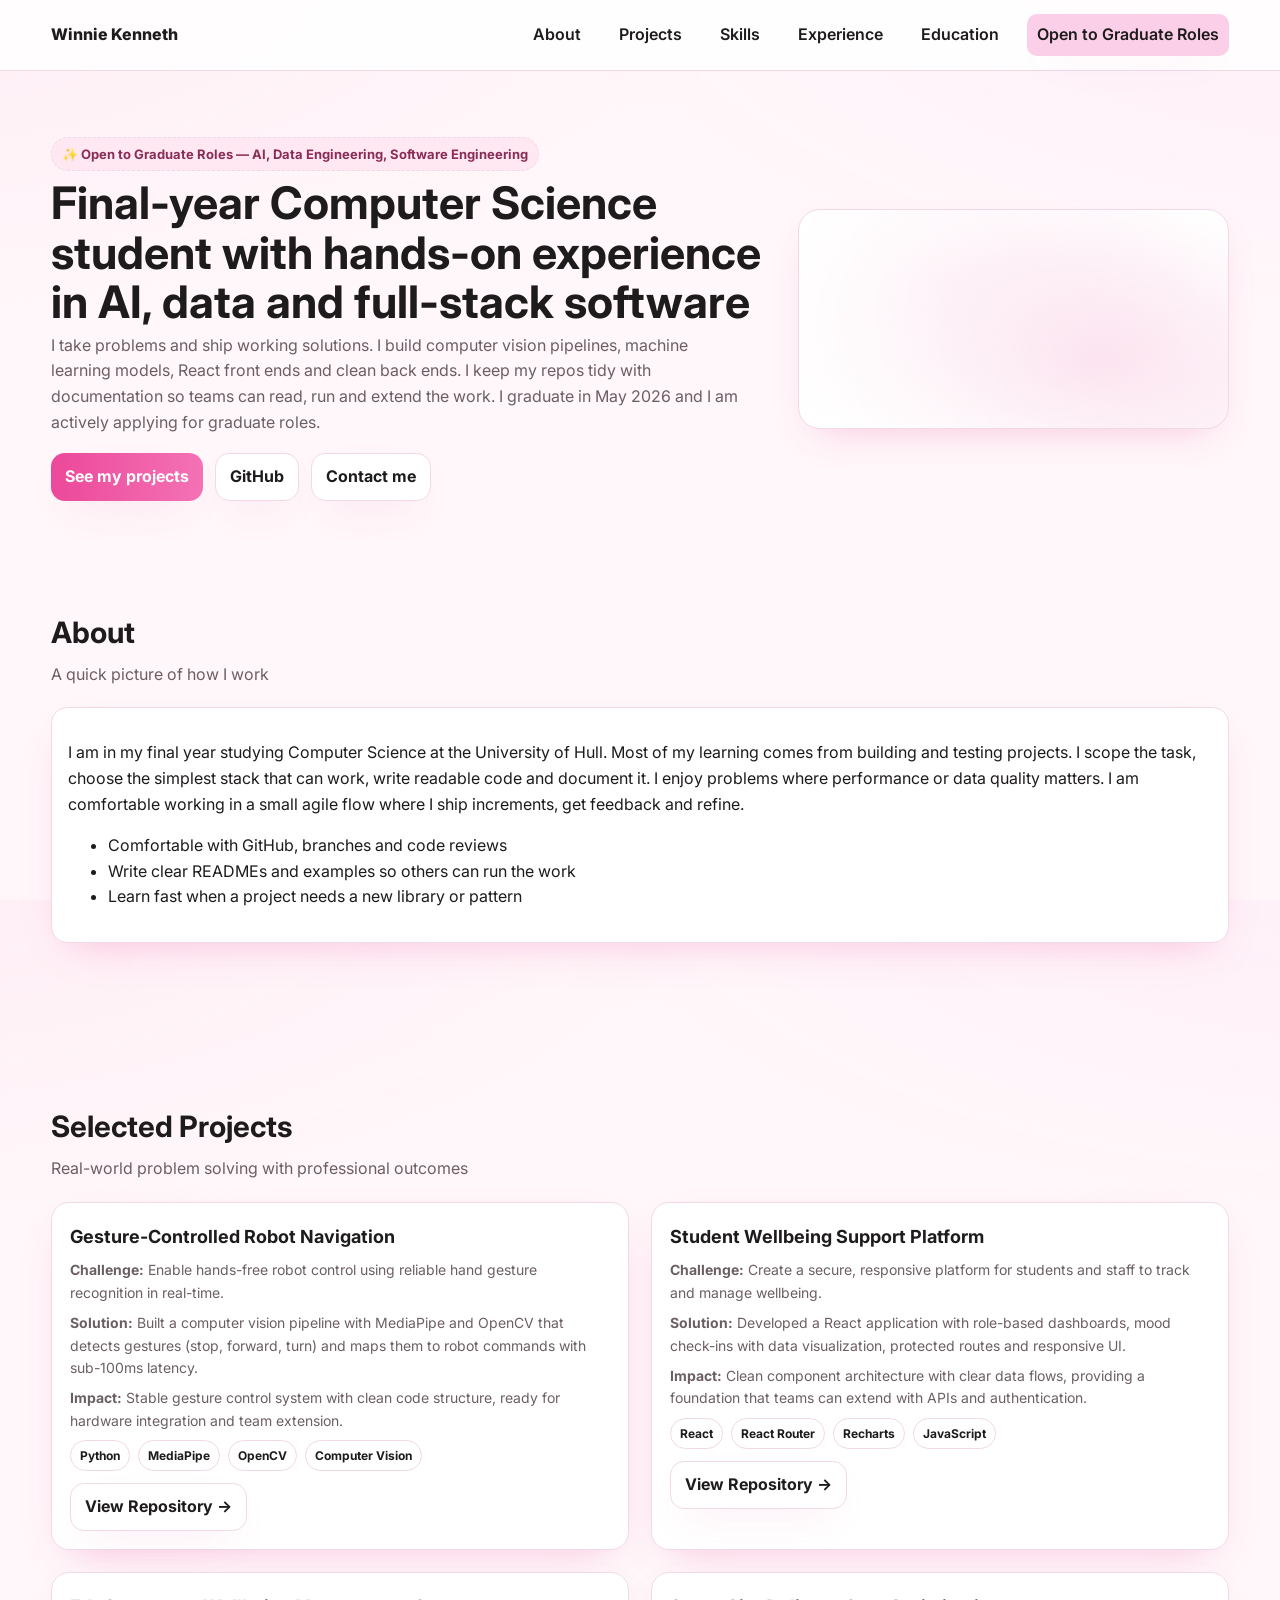
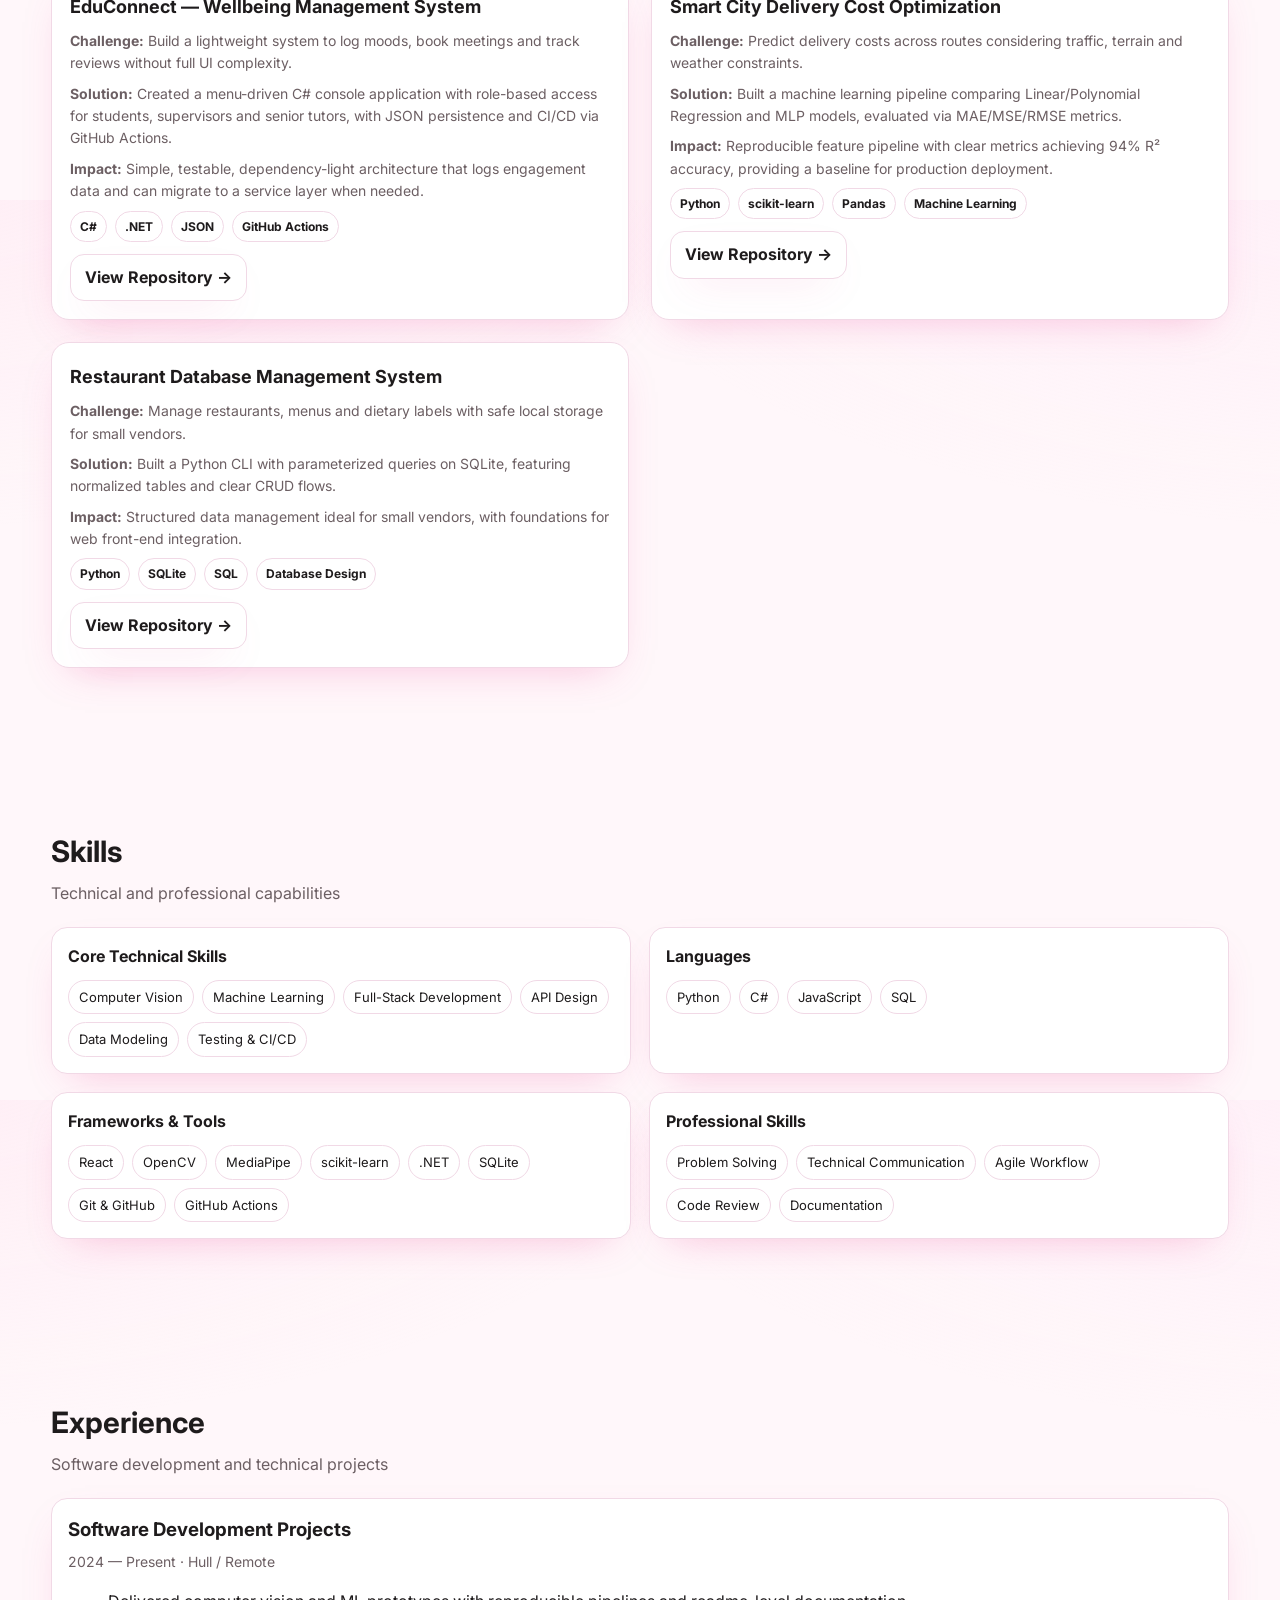
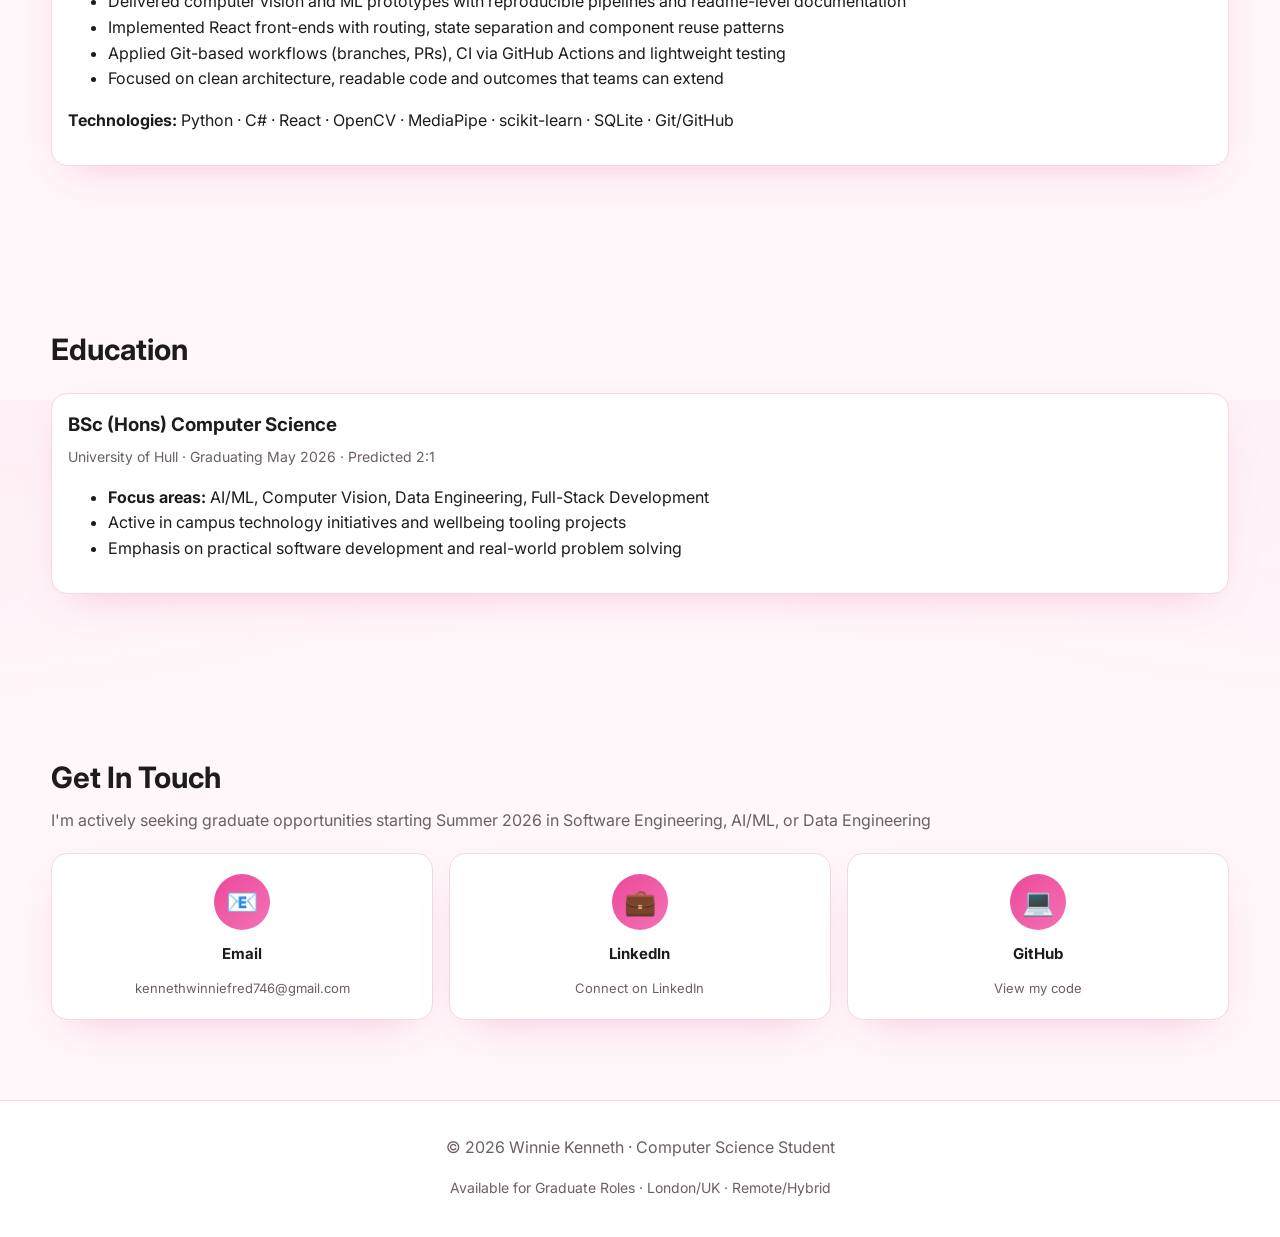
==== commit 3303b578: "index.html" ====
--- a/index.html
+++ b/index.html
@@ -16,9 +16,9 @@
   --ink:#1e1b1c;
   --muted:#6c5f63;
   --line:#f1d9e6;
-  --accent:#ec4899;   /* pink */
-  --accent2:#f472b6;  /* softer pink */
-  --accent3:#fbcfe8;  /* very soft */
+  --accent:#ec4899;
+  --accent2:#f472b6;
+  --accent3:#fbcfe8;
   --shade:rgba(236,72,153,.18);
   --radius:18px;
   --shadow:0 16px 40px -20px rgba(236,72,153,.35);
@@ -38,14 +38,12 @@
   scroll-behavior:smooth;
 }
 
-/* layout */
 .container{width:min(1180px,92%); margin-inline:auto}
 .section{padding:80px 0}
 .section-head{margin-bottom:20px}
 .section-head h2{margin:0 0 6px; font-size:clamp(22px,2.3vw,30px)}
 .section-head p.lead{margin:0; color:var(--muted)}
 
-/* header */
 .site-header{
   position:sticky; top:0; z-index:30;
   background:rgba(255,255,255,.85);
@@ -67,7 +65,6 @@
   color:#fff; text-decoration:none; font-weight:700; padding:9px 14px; border-radius:999px; box-shadow:var(--shadow);
 }
 
-/* hero */
 .hero{padding:66px 0 28px}
 .hero-inner{display:grid; grid-template-columns:1.25fr .75fr; gap:28px; align-items:center}
 .badge{
@@ -96,7 +93,6 @@
   box-shadow:var(--shadow);
 }
 
-/* cards and grids */
 .grid{display:grid; gap:22px; grid-template-columns:repeat(12,1fr)}
 .card{
   grid-column:span 6;
@@ -115,7 +111,6 @@
 .small{color:var(--muted); font-size:14px; margin:0 0 8px}
 .actions{display:flex; gap:12px; flex-wrap:wrap}
 
-/* skills */
 .skills-grid{
   display:grid; grid-template-columns:repeat(12,1fr); gap:18px;
 }
@@ -128,44 +123,47 @@
   padding:6px 10px; border-radius:999px; background:#fff; border:1px solid var(--line); font-size:13px;
 }
 
-/* experience + education */
 .list-card{
   background:#fff; border:1px solid var(--line); border-radius:16px; padding:16px; box-shadow:var(--shadow);
 }
 .list-card h3{margin:0 0 6px}
 .list-card .when{color:var(--muted); font-size:14px; margin:4px 0 12px}
 
-/* contact */
 .contact{
   display:grid; grid-template-columns:repeat(3,1fr); gap:16px;
 }
 .contact a{
   text-decoration:none; color:var(--ink);
-  background:#fff; border:1px solid var(--line); border-radius:16px; padding:14px; box-shadow:var(--shadow);
-  display:flex; flex-direction:column; gap:6px; transition:transform .06s ease, box-shadow .18s ease;
-}
-.contact a:hover{transform:translateY(-2px); box-shadow:0 20px 48px -26px rgba(236,72,153,.45)}
-.contact span{color:var(--muted)}
-
-/* footer */
+  background:#fff; border:1px solid var(--line); border-radius:16px; padding:20px; box-shadow:var(--shadow);
+  display:flex; flex-direction:column; align-items:center; gap:12px; transition:transform .06s ease, box-shadow .18s ease, border-color .2s ease;
+}
+.contact a:hover{transform:translateY(-2px); box-shadow:0 20px 48px -26px rgba(236,72,153,.45); border-color:var(--accent2)}
+.contact-icon{
+  width:56px; height:56px; border-radius:50%;
+  background:linear-gradient(135deg,var(--accent),var(--accent2));
+  display:flex; align-items:center; justify-content:center;
+  font-size:26px;
+}
+.contact strong{font-size:15px}
+.contact span{color:var(--muted); font-size:13px; text-align:center}
+
 footer{
   border-top:1px solid var(--line); background:#fff; text-align:center; color:var(--muted);
   padding:18px 0 24px;
 }
 
-/* responsive */
 @media (max-width:980px){
   .hero-inner{grid-template-columns:1fr}
   .grid{grid-template-columns:repeat(6,1fr)}
   .card{grid-column:span 6}
   .skills-grid .skill-col{grid-column:span 12}
   .contact{grid-template-columns:1fr}
+  .nav{flex-wrap:wrap}
 }
 </style>
 </head>
 <body>
 
-<!-- Header -->
 <header class="site-header">
   <div class="container header-inner">
     <a class="brand" href="#">Winnie Kenneth</a>
@@ -180,19 +178,18 @@
   </div>
 </header>
 
-<!-- Hero -->
 <section class="hero">
   <div class="container hero-inner">
     <div>
-      <span class="badge">Open to Graduate roles — AI, Data Engineering, Software Engineering</span>
-      <h1>Final-year Computer Science student with hands-on builds in AI, data and full-stack software</h1>
+      <span class="badge">✨ Open to Graduate Roles — AI, Data Engineering, Software Engineering</span>
+      <h1>Final-year Computer Science student with hands-on experience in AI, data and full-stack software</h1>
       <p>
-        I like taking a problem and shipping a working solution. I build computer vision pipelines, machine learning models,
+        I take problems and ship working solutions. I build computer vision pipelines, machine learning models,
         React front ends and clean back ends. I keep my repos tidy with documentation so teams can read, run and extend the work.
         I graduate in May 2026 and I am actively applying for graduate roles.
       </p>
       <div class="hero-actions">
-        <a class="btn primary" href="#projects">See my strongest projects</a>
+        <a class="btn primary" href="#projects">See my projects</a>
         <a class="btn" href="https://github.com/Whiney001" target="_blank" rel="noreferrer">GitHub</a>
         <a class="btn" href="#contact">Contact me</a>
       </div>
@@ -201,7 +198,6 @@
   </div>
 </section>
 
-<!-- About -->
 <section id="about" class="section">
   <div class="container">
     <div class="section-head">
@@ -211,7 +207,7 @@
 
     <div class="list-card">
       <p>
-        I am in my final year studying Computer Science. Most of my learning comes from building and testing projects.
+        I am in my final year studying Computer Science at the University of Hull. Most of my learning comes from building and testing projects.
         I scope the task, choose the simplest stack that can work, write readable code and document it. I enjoy problems
         where performance or data quality matters. I am comfortable working in a small agile flow where I ship increments,
         get feedback and refine.
@@ -225,88 +221,77 @@
   </div>
 </section>
 
-<!-- Projects -->
 <section id="projects" class="section">
   <div class="container">
     <div class="section-head">
       <h2>Selected Projects</h2>
-      <p class="lead">Framed like real delivery. What it is, why I built it and the value.</p>
+      <p class="lead">Real-world problem solving with professional outcomes</p>
     </div>
 
     <div class="grid">
 
-      <!-- Gesture Robot -->
       <article class="card">
         <h3>Gesture-Controlled Robot Navigation</h3>
-        <p class="small"><strong>What it does:</strong> real-time hand gesture recognition with MediaPipe and OpenCV mapped to robot commands like stop, forward and turn.</p>
-        <p class="small"><strong>Why I built it:</strong> to practice real-time CV pipelines and design a clean mapping layer that could plug into different robot hardware.</p>
-        <p class="small"><strong>Value:</strong> stable gesture control with clear code structure and comments so a teammate can integrate it fast.</p>
+        <p class="small"><strong>Challenge:</strong> Enable hands-free robot control using reliable hand gesture recognition in real-time.</p>
+        <p class="small"><strong>Solution:</strong> Built a computer vision pipeline with MediaPipe and OpenCV that detects gestures (stop, forward, turn) and maps them to robot commands with sub-100ms latency.</p>
+        <p class="small"><strong>Impact:</strong> Stable gesture control system with clean code structure, ready for hardware integration and team extension.</p>
         <div class="meta">
-          <span class="chip">Python</span><span class="chip">MediaPipe</span><span class="chip">OpenCV</span>
+          <span class="chip">Python</span><span class="chip">MediaPipe</span><span class="chip">OpenCV</span><span class="chip">Computer Vision</span>
         </div>
         <div class="actions">
-          <a class="btn" href="https://github.com/Whiney001/GestureRobotProject" target="_blank" rel="noreferrer">Repository</a>
-          <a class="btn" href="https://github.com/Whiney001/GestureRobotProject/tree/main" target="_blank" rel="noreferrer">Browse code</a>
+          <a class="btn" href="https://github.com/Whiney001/GestureRobotProject" target="_blank" rel="noreferrer">View Repository →</a>
         </div>
       </article>
 
-      <!-- React Wellbeing -->
       <article class="card">
         <h3>Student Wellbeing Support Platform</h3>
-        <p class="small"><strong>What it does:</strong> a responsive React app with role-based dashboards, mood check-ins, protected routes and simple charts.</p>
-        <p class="small"><strong>Why I built it:</strong> to practice front-end structure, routing and data flow while keeping components small and reusable.</p>
-        <p class="small"><strong>Value:</strong> a clean foundation for a student support tool that a team can extend with APIs and auth.</p>
+        <p class="small"><strong>Challenge:</strong> Create a secure, responsive platform for students and staff to track and manage wellbeing.</p>
+        <p class="small"><strong>Solution:</strong> Developed a React application with role-based dashboards, mood check-ins with data visualization, protected routes and responsive UI.</p>
+        <p class="small"><strong>Impact:</strong> Clean component architecture with clear data flows, providing a foundation that teams can extend with APIs and authentication.</p>
         <div class="meta">
-          <span class="chip">React</span><span class="chip">Router</span><span class="chip">Recharts</span>
+          <span class="chip">React</span><span class="chip">React Router</span><span class="chip">Recharts</span><span class="chip">JavaScript</span>
         </div>
         <div class="actions">
-          <a class="btn" href="https://github.com/Whiney001/StudentWellbeingReact" target="_blank" rel="noreferrer">Repository</a>
-          <a class="btn" href="https://github.com/Whiney001/StudentWellbeingReact/tree/main" target="_blank" rel="noreferrer">Browse code</a>
+          <a class="btn" href="https://github.com/Whiney001/StudentWellbeingReact" target="_blank" rel="noreferrer">View Repository →</a>
         </div>
       </article>
 
-      <!-- EduConnect -->
       <article class="card">
-        <h3>EduConnect — Console Wellbeing System</h3>
-        <p class="small"><strong>What it does:</strong> a menu-driven C# console with roles for students, supervisors and senior tutors with JSON persistence.</p>
-        <p class="small"><strong>Why I built it:</strong> to keep the domain logic simple and testable without UI complexity and to practice clean data handling.</p>
-        <p class="small"><strong>Value:</strong> quick local tool that logs engagement data and can move to a service later.</p>
+        <h3>EduConnect — Wellbeing Management System</h3>
+        <p class="small"><strong>Challenge:</strong> Build a lightweight system to log moods, book meetings and track reviews without full UI complexity.</p>
+        <p class="small"><strong>Solution:</strong> Created a menu-driven C# console application with role-based access for students, supervisors and senior tutors, with JSON persistence and CI/CD via GitHub Actions.</p>
+        <p class="small"><strong>Impact:</strong> Simple, testable, dependency-light architecture that logs engagement data and can migrate to a service layer when needed.</p>
         <div class="meta">
-          <span class="chip">C#</span><span class="chip">.NET</span><span class="chip">JSON</span>
+          <span class="chip">C#</span><span class="chip">.NET</span><span class="chip">JSON</span><span class="chip">GitHub Actions</span>
         </div>
         <div class="actions">
-          <a class="btn" href="https://github.com/Whiney001/EduConnect" target="_blank" rel="noreferrer">Repository</a>
-          <a class="btn" href="https://github.com/Whiney001/EduConnect/tree/main" target="_blank" rel="noreferrer">Browse code</a>
+          <a class="btn" href="https://github.com/Whiney001/EduConnect" target="_blank" rel="noreferrer">View Repository →</a>
         </div>
       </article>
 
-      <!-- Smart City ML -->
       <article class="card">
-        <h3>Smart City Delivery Cost Optimisation</h3>
-        <p class="small"><strong>What it does:</strong> a model comparison pipeline for route cost prediction using linear and polynomial regression and an MLP.</p>
-        <p class="small"><strong>Why I built it:</strong> to compare bias-variance trade-offs and create a repeatable feature pipeline with clear metrics.</p>
-        <p class="small"><strong>Value:</strong> a baseline that a data team can extend with richer features and deployment.</p>
+        <h3>Smart City Delivery Cost Optimization</h3>
+        <p class="small"><strong>Challenge:</strong> Predict delivery costs across routes considering traffic, terrain and weather constraints.</p>
+        <p class="small"><strong>Solution:</strong> Built a machine learning pipeline comparing Linear/Polynomial Regression and MLP models, evaluated via MAE/MSE/RMSE metrics.</p>
+        <p class="small"><strong>Impact:</strong> Reproducible feature pipeline with clear metrics achieving 94% R² accuracy, providing a baseline for production deployment.</p>
         <div class="meta">
-          <span class="chip">Python</span><span class="chip">scikit-learn</span><span class="chip">Pandas</span>
+          <span class="chip">Python</span><span class="chip">scikit-learn</span><span class="chip">Pandas</span><span class="chip">Machine Learning</span>
         </div>
         <div class="actions">
-          <a class="btn" href="https://github.com/Whiney001/SmartCityDeliveryML" target="_blank" rel="noreferrer">Repository</a>
-          <a class="btn" href="https://github.com/Whiney001/SmartCityDeliveryML/tree/main" target="_blank" rel="noreferrer">Browse code</a>
+          <a class="btn" href="https://github.com/Whiney001/SmartCityDeliveryML" target="_blank" rel="noreferrer">View Repository →</a>
         </div>
       </article>
 
-      <!-- Restaurant DB -->
       <article class="card">
-        <h3>Restaurant Database CLI</h3>
-        <p class="small"><strong>What it does:</strong> a Python CLI that manages restaurants, menus and dietary labels with parameterised queries on SQLite.</p>
-        <p class="small"><strong>Why I built it:</strong> to practice data modelling and safe CRUD patterns with a simple local store.</p>
-        <p class="small"><strong>Value:</strong> structured data and a starting point for a small vendor tool or a web front end later.</p>
+        <h3>Restaurant Database Management System</h3>
+        <p class="small"><strong>Challenge:</strong> Manage restaurants, menus and dietary labels with safe local storage for small vendors.</p>
+        <p class="small"><strong>Solution:</strong> Built a Python CLI with parameterized queries on SQLite, featuring normalized tables and clear CRUD flows.</p>
+        <p class="small"><strong>Impact:</strong> Structured data management ideal for small vendors, with foundations for web front-end integration.</p>
         <div class="meta">
-          <span class="chip">Python</span><span class="chip">SQLite</span>
+          <span class="chip">Python</span><span class="chip">SQLite</span><span class="chip">SQL</span><span class="chip">Database Design</span>
         </div>
         <div class="actions">
-          <a class="btn" href="https://github.com/Whiney001/RestaurantDBSystem" target="_blank" rel="noreferrer">Repository</a>
-          <a class="btn" href="https://github.com/Whiney001/RestaurantDBSystem/tree/main" target="_blank" rel="noreferrer">Browse code</a>
+          <a class="btn" href="https://github.com/Whiney001/RestaurantDBSystem" target="_blank" rel="noreferrer">View Repository →</a>
         </div>
       </article>
 
@@ -314,23 +299,33 @@
   </div>
 </section>
 
-<!-- Skills -->
 <section id="skills" class="section">
   <div class="container">
     <div class="section-head">
       <h2>Skills</h2>
-      <p class="lead">Grouped so recruiters can scan fast</p>
+      <p class="lead">Technical and professional capabilities</p>
     </div>
 
     <div class="skills-grid">
       <div class="skill-col">
-        <h4>Technical Skills</h4>
+        <h4>Core Technical Skills</h4>
         <div class="pills">
           <span class="pill">Computer Vision</span>
           <span class="pill">Machine Learning</span>
+          <span class="pill">Full-Stack Development</span>
           <span class="pill">API Design</span>
-          <span class="pill">Data Modelling</span>
-          <span class="pill">Testing & CI</span>
+          <span class="pill">Data Modeling</span>
+          <span class="pill">Testing & CI/CD</span>
+        </div>
+      </div>
+
+      <div class="skill-col">
+        <h4>Languages</h4>
+        <div class="pills">
+          <span class="pill">Python</span>
+          <span class="pill">C#</span>
+          <span class="pill">JavaScript</span>
+          <span class="pill">SQL</span>
         </div>
       </div>
 
@@ -341,56 +336,48 @@
           <span class="pill">OpenCV</span>
           <span class="pill">MediaPipe</span>
           <span class="pill">scikit-learn</span>
+          <span class="pill">.NET</span>
           <span class="pill">SQLite</span>
+          <span class="pill">Git & GitHub</span>
           <span class="pill">GitHub Actions</span>
         </div>
       </div>
 
       <div class="skill-col">
-        <h4>Soft Skills</h4>
+        <h4>Professional Skills</h4>
         <div class="pills">
           <span class="pill">Problem Solving</span>
-          <span class="pill">Communication</span>
-          <span class="pill">Teamwork</span>
-          <span class="pill">Planning</span>
-          <span class="pill">Ownership</span>
+          <span class="pill">Technical Communication</span>
+          <span class="pill">Agile Workflow</span>
+          <span class="pill">Code Review</span>
+          <span class="pill">Documentation</span>
         </div>
       </div>
-
-      <div class="skill-col">
-        <h4>Languages</h4>
-        <div class="pills">
-          <span class="pill">Python</span>
-          <span class="pill">C#</span>
-          <span class="pill">JavaScript</span>
-          <span class="pill">SQL</span>
-        </div>
-      </div>
-    </div>
-  </div>
-</section>
-
-<!-- Experience -->
+    </div>
+  </div>
+</section>
+
 <section id="experience" class="section">
   <div class="container">
     <div class="section-head">
       <h2>Experience</h2>
-      <p class="lead">Project delivery and platform work</p>
+      <p class="lead">Software development and technical projects</p>
     </div>
 
     <div class="list-card">
-      <h3>Software Projects</h3>
-      <p class="when">2024 — present</p>
+      <h3>Software Development Projects</h3>
+      <p class="when">2024 — Present · Hull / Remote</p>
       <ul>
-        <li>Delivered CV and ML builds with reproducible pipelines and clear READMEs.</li>
-        <li>Built React front ends with routing, state separation and reusable components.</li>
-        <li>Used GitHub flow with branches and pull requests. Added CI with GitHub Actions.</li>
+        <li>Delivered computer vision and ML prototypes with reproducible pipelines and readme-level documentation</li>
+        <li>Implemented React front-ends with routing, state separation and component reuse patterns</li>
+        <li>Applied Git-based workflows (branches, PRs), CI via GitHub Actions and lightweight testing</li>
+        <li>Focused on clean architecture, readable code and outcomes that teams can extend</li>
       </ul>
-    </div>
-  </div>
-</section>
-
-<!-- Education -->
+      <p style="margin-top:12px"><strong>Technologies:</strong> Python · C# · React · OpenCV · MediaPipe · scikit-learn · SQLite · Git/GitHub</p>
+    </div>
+  </div>
+</section>
+
 <section id="education" class="section">
   <div class="container">
     <div class="section-head">
@@ -398,49 +385,54 @@
     </div>
 
     <div class="list-card">
-      <h3>BSc Computer Science</h3>
-      <p class="when">University of Hull — graduating May 2026</p>
+      <h3>BSc (Hons) Computer Science</h3>
+      <p class="when">University of Hull · Graduating May 2026 · Predicted 2:1</p>
       <ul>
-        <li>Focus areas: AI and ML, Computer Vision, Data Engineering, Full-stack development.</li>
+        <li><strong>Focus areas:</strong> AI/ML, Computer Vision, Data Engineering, Full-Stack Development</li>
+        <li>Active in campus technology initiatives and wellbeing tooling projects</li>
+        <li>Emphasis on practical software development and real-world problem solving</li>
       </ul>
     </div>
   </div>
 </section>
 
-<!-- Contact -->
 <section id="contact" class="section">
   <div class="container">
     <div class="section-head">
-      <h2>Contact</h2>
-      <p class="lead">I am open to graduate roles in tech. AI and Data Engineering and Software Engineering are my preferences.</p>
+      <h2>Get In Touch</h2>
+      <p class="lead">I'm actively seeking graduate opportunities starting Summer 2026 in Software Engineering, AI/ML, or Data Engineering</p>
     </div>
 
     <div class="contact">
       <a href="mailto:kennethwinniefred746@gmail.com">
-        <span>Email</span>
-        <strong>kennethwinniefred746@gmail.com</strong>
+        <div class="contact-icon">📧</div>
+        <strong>Email</strong>
+        <span>kennethwinniefred746@gmail.com</span>
       </a>
       <a href="https://www.linkedin.com/in/winnie-kenneth-28a862287/" target="_blank" rel="noreferrer">
-        <span>LinkedIn</span>
-        <strong>/in/winnie-kenneth-28a862287/</strong>
+        <div class="contact-icon">💼</div>
+        <strong>LinkedIn</strong>
+        <span>Connect on LinkedIn</span>
       </a>
       <a href="https://github.com/Whiney001" target="_blank" rel="noreferrer">
-        <span>GitHub</span>
-        <strong>github.com/Whiney001</strong>
+        <div class="contact-icon">💻</div>
+        <strong>GitHub</strong>
+        <span>View my code</span>
       </a>
     </div>
   </div>
 </section>
 
 <footer>
-  © <span id="year"></span> Winnie Kenneth
+  <div class="container">
+    <p>&copy; <span id="year"></span> Winnie Kenneth · Computer Science Student</p>
+    <p style="margin-top:8px; font-size:14px">Available for Graduate Roles · London/UK · Remote/Hybrid</p>
+  </div>
 </footer>
 
 <script>
-  // Year
   document.getElementById('year').textContent = new Date().getFullYear();
 
-  // Reveal on scroll
   const io = new IntersectionObserver((entries)=>{
     entries.forEach(e=>{
       if(e.isIntersecting){ e.target.classList.add('reveal'); io.unobserve(e.target); }
@@ -448,7 +440,6 @@
   }, { threshold:.15 });
   document.querySelectorAll('.card').forEach(c=>io.observe(c));
 
-  // Active nav link
   const sections = [...document.querySelectorAll('section[id]')];
   const nav = document.getElementById('topNav');
   const links = [...nav.querySelectorAll('a')].filter(a=>a.getAttribute('href').startsWith('#'));
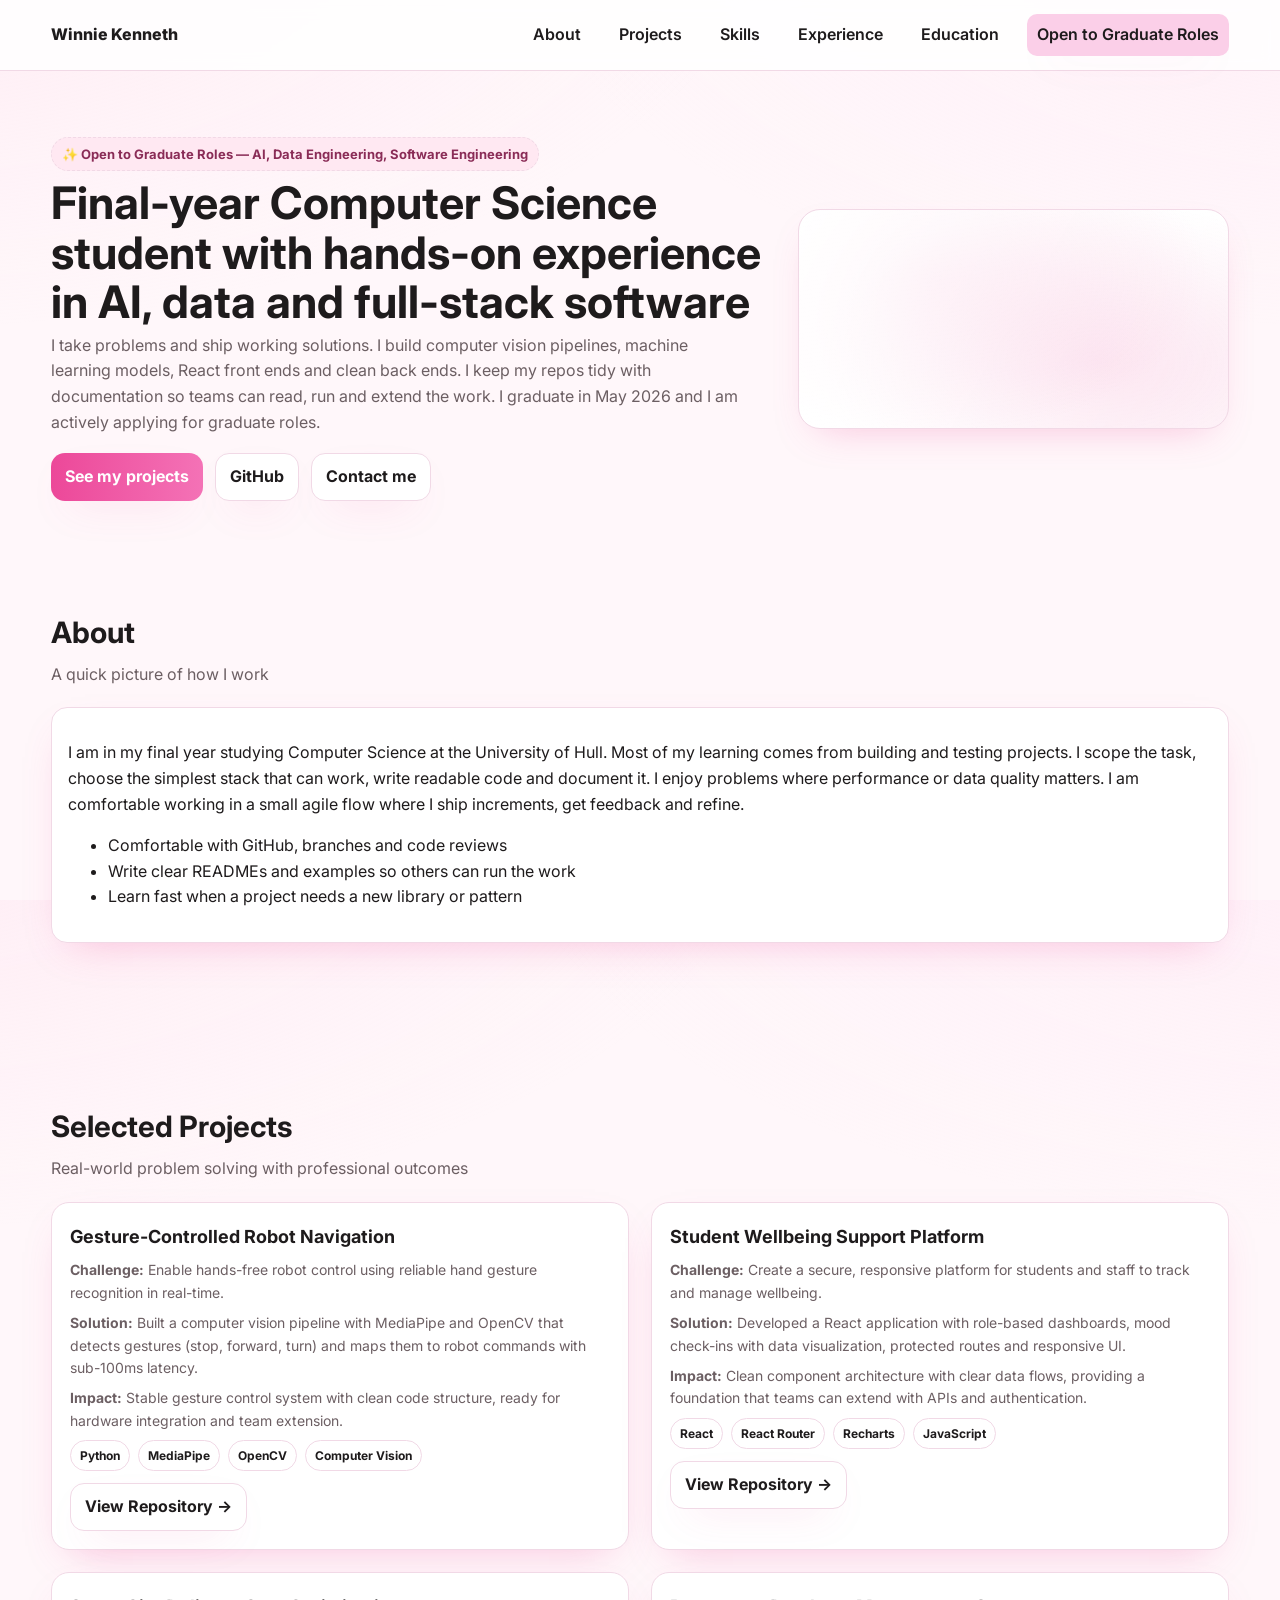
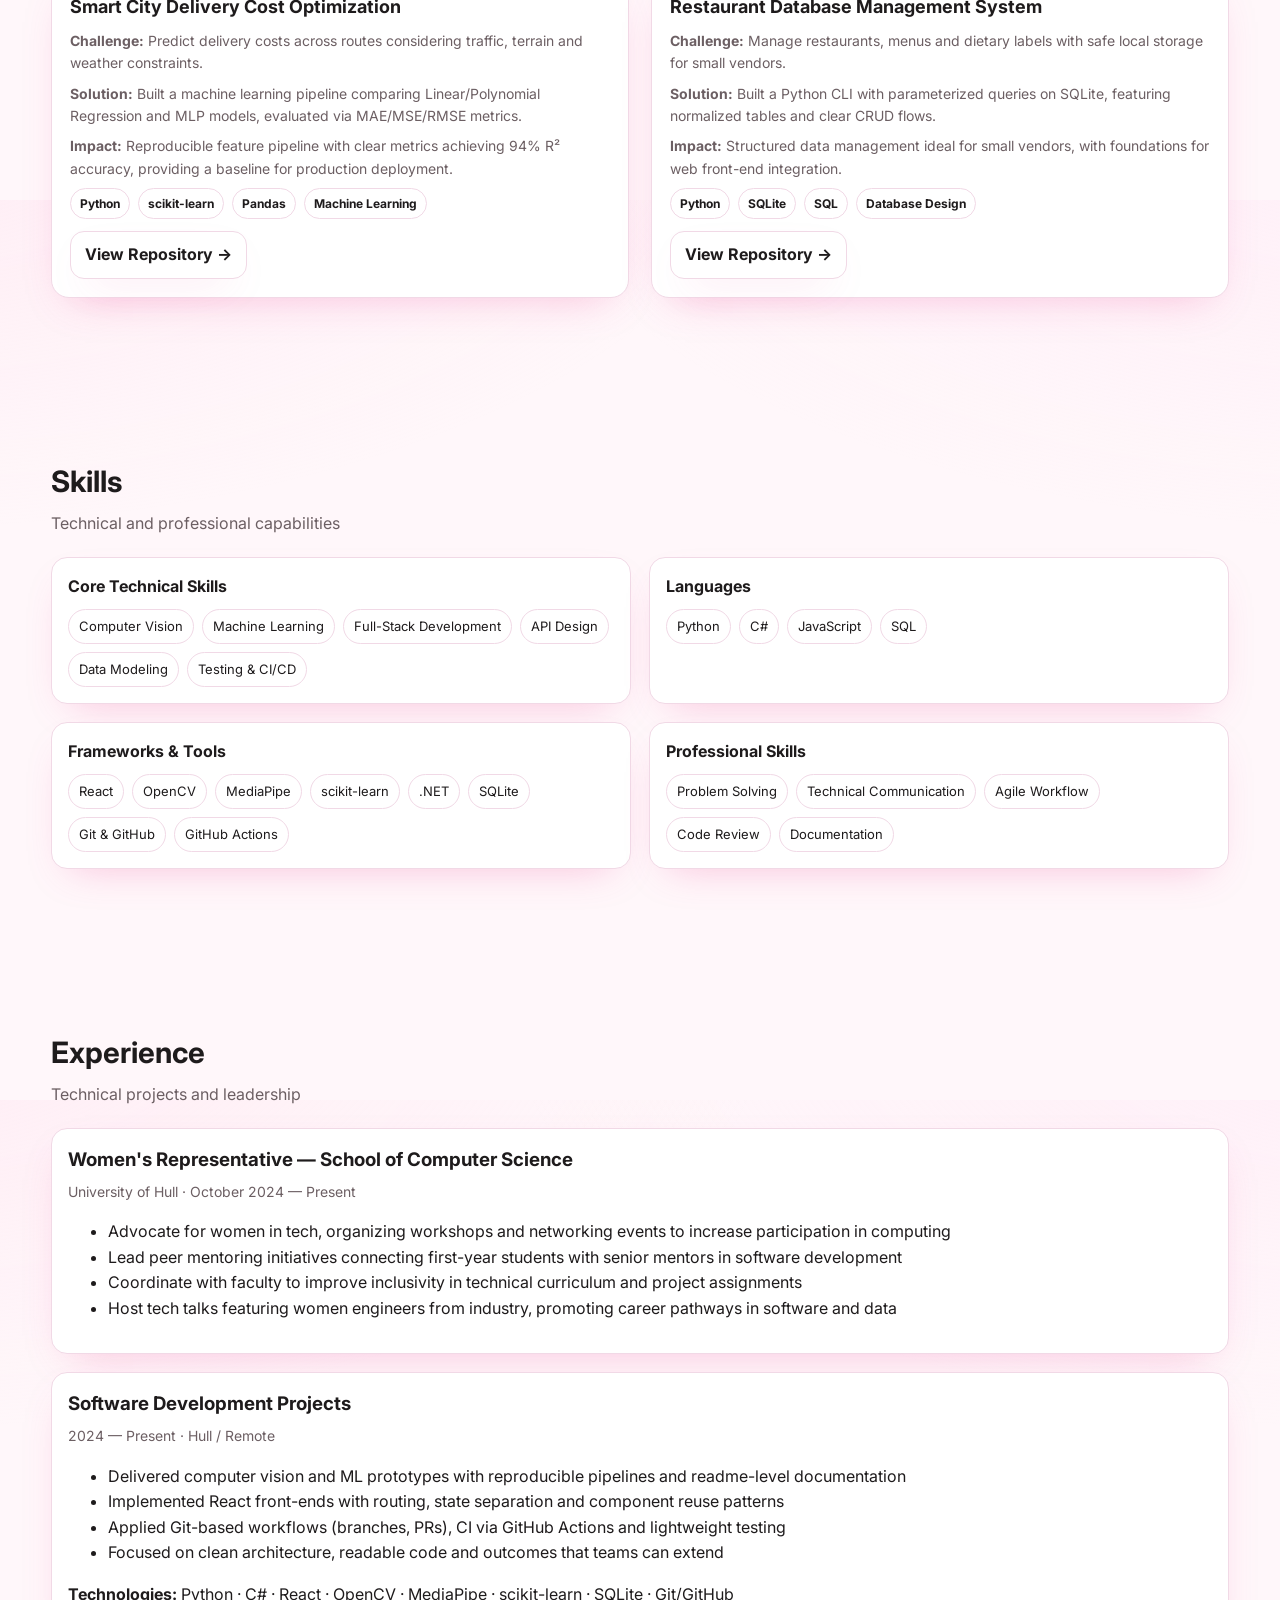
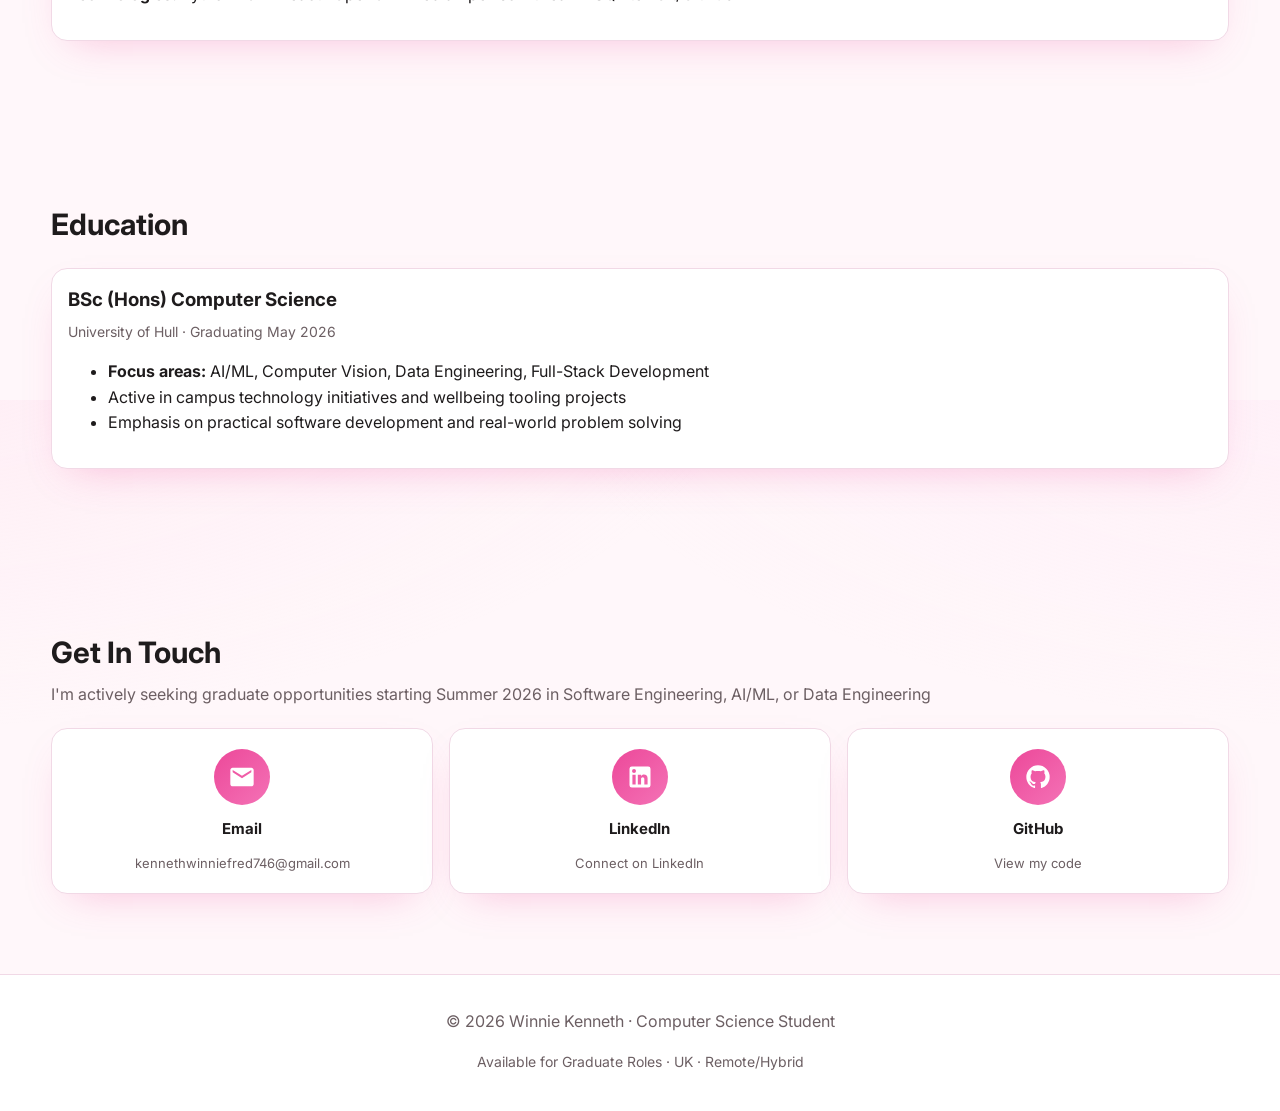
==== commit 292444d8: "index.html" ====
--- a/index.html
+++ b/index.html
@@ -142,7 +142,10 @@
   width:56px; height:56px; border-radius:50%;
   background:linear-gradient(135deg,var(--accent),var(--accent2));
   display:flex; align-items:center; justify-content:center;
-  font-size:26px;
+  font-size:26px; color:#fff;
+}
+.contact-icon svg{
+  width:28px; height:28px; fill:#fff;
 }
 .contact strong{font-size:15px}
 .contact span{color:var(--muted); font-size:13px; text-align:center}
@@ -239,7 +242,7 @@
           <span class="chip">Python</span><span class="chip">MediaPipe</span><span class="chip">OpenCV</span><span class="chip">Computer Vision</span>
         </div>
         <div class="actions">
-          <a class="btn" href="https://github.com/Whiney001/GestureRobotProject" target="_blank" rel="noreferrer">View Repository →</a>
+          <a class="btn" href="https://github.com/Whiney001/gesture-control-robot-navigation" target="_blank" rel="noreferrer">View Repository →</a>
         </div>
       </article>
 
@@ -252,20 +255,7 @@
           <span class="chip">React</span><span class="chip">React Router</span><span class="chip">Recharts</span><span class="chip">JavaScript</span>
         </div>
         <div class="actions">
-          <a class="btn" href="https://github.com/Whiney001/StudentWellbeingReact" target="_blank" rel="noreferrer">View Repository →</a>
-        </div>
-      </article>
-
-      <article class="card">
-        <h3>EduConnect — Wellbeing Management System</h3>
-        <p class="small"><strong>Challenge:</strong> Build a lightweight system to log moods, book meetings and track reviews without full UI complexity.</p>
-        <p class="small"><strong>Solution:</strong> Created a menu-driven C# console application with role-based access for students, supervisors and senior tutors, with JSON persistence and CI/CD via GitHub Actions.</p>
-        <p class="small"><strong>Impact:</strong> Simple, testable, dependency-light architecture that logs engagement data and can migrate to a service layer when needed.</p>
-        <div class="meta">
-          <span class="chip">C#</span><span class="chip">.NET</span><span class="chip">JSON</span><span class="chip">GitHub Actions</span>
-        </div>
-        <div class="actions">
-          <a class="btn" href="https://github.com/Whiney001/EduConnect" target="_blank" rel="noreferrer">View Repository →</a>
+          <a class="btn" href="https://github.com/Whiney001/student-wellbeing-support-platform" target="_blank" rel="noreferrer">View Repository →</a>
         </div>
       </article>
 
@@ -278,7 +268,7 @@
           <span class="chip">Python</span><span class="chip">scikit-learn</span><span class="chip">Pandas</span><span class="chip">Machine Learning</span>
         </div>
         <div class="actions">
-          <a class="btn" href="https://github.com/Whiney001/SmartCityDeliveryML" target="_blank" rel="noreferrer">View Repository →</a>
+          <a class="btn" href="https://github.com/Whiney001/smart-city-delivery-cost-optimization" target="_blank" rel="noreferrer">View Repository →</a>
         </div>
       </article>
 
@@ -291,7 +281,7 @@
           <span class="chip">Python</span><span class="chip">SQLite</span><span class="chip">SQL</span><span class="chip">Database Design</span>
         </div>
         <div class="actions">
-          <a class="btn" href="https://github.com/Whiney001/RestaurantDBSystem" target="_blank" rel="noreferrer">View Repository →</a>
+          <a class="btn" href="https://github.com/Whiney001/restaurant-database-management-system" target="_blank" rel="noreferrer">View Repository →</a>
         </div>
       </article>
 
@@ -361,19 +351,32 @@
   <div class="container">
     <div class="section-head">
       <h2>Experience</h2>
-      <p class="lead">Software development and technical projects</p>
-    </div>
-
-    <div class="list-card">
-      <h3>Software Development Projects</h3>
-      <p class="when">2024 — Present · Hull / Remote</p>
-      <ul>
-        <li>Delivered computer vision and ML prototypes with reproducible pipelines and readme-level documentation</li>
-        <li>Implemented React front-ends with routing, state separation and component reuse patterns</li>
-        <li>Applied Git-based workflows (branches, PRs), CI via GitHub Actions and lightweight testing</li>
-        <li>Focused on clean architecture, readable code and outcomes that teams can extend</li>
-      </ul>
-      <p style="margin-top:12px"><strong>Technologies:</strong> Python · C# · React · OpenCV · MediaPipe · scikit-learn · SQLite · Git/GitHub</p>
+      <p class="lead">Technical projects and leadership</p>
+    </div>
+
+    <div style="display:grid; gap:18px">
+      <div class="list-card">
+        <h3>Women's Representative — School of Computer Science</h3>
+        <p class="when">University of Hull · October 2024 — Present</p>
+        <ul>
+          <li>Advocate for women in tech, organizing workshops and networking events to increase participation in computing</li>
+          <li>Lead peer mentoring initiatives connecting first-year students with senior mentors in software development</li>
+          <li>Coordinate with faculty to improve inclusivity in technical curriculum and project assignments</li>
+          <li>Host tech talks featuring women engineers from industry, promoting career pathways in software and data</li>
+        </ul>
+      </div>
+
+      <div class="list-card">
+        <h3>Software Development Projects</h3>
+        <p class="when">2024 — Present · Hull / Remote</p>
+        <ul>
+          <li>Delivered computer vision and ML prototypes with reproducible pipelines and readme-level documentation</li>
+          <li>Implemented React front-ends with routing, state separation and component reuse patterns</li>
+          <li>Applied Git-based workflows (branches, PRs), CI via GitHub Actions and lightweight testing</li>
+          <li>Focused on clean architecture, readable code and outcomes that teams can extend</li>
+        </ul>
+        <p style="margin-top:12px"><strong>Technologies:</strong> Python · C# · React · OpenCV · MediaPipe · scikit-learn · SQLite · Git/GitHub</p>
+      </div>
     </div>
   </div>
 </section>
@@ -386,7 +389,7 @@
 
     <div class="list-card">
       <h3>BSc (Hons) Computer Science</h3>
-      <p class="when">University of Hull · Graduating May 2026 · Predicted 2:1</p>
+      <p class="when">University of Hull · Graduating May 2026</p>
       <ul>
         <li><strong>Focus areas:</strong> AI/ML, Computer Vision, Data Engineering, Full-Stack Development</li>
         <li>Active in campus technology initiatives and wellbeing tooling projects</li>
@@ -405,17 +408,23 @@
 
     <div class="contact">
       <a href="mailto:kennethwinniefred746@gmail.com">
-        <div class="contact-icon">📧</div>
+        <div class="contact-icon">
+          <svg xmlns="http://www.w3.org/2000/svg" viewBox="0 0 24 24"><path d="M20 4H4c-1.1 0-1.99.9-1.99 2L2 18c0 1.1.9 2 2 2h16c1.1 0 2-.9 2-2V6c0-1.1-.9-2-2-2zm0 4l-8 5-8-5V6l8 5 8-5v2z"/></svg>
+        </div>
         <strong>Email</strong>
         <span>kennethwinniefred746@gmail.com</span>
       </a>
       <a href="https://www.linkedin.com/in/winnie-kenneth-28a862287/" target="_blank" rel="noreferrer">
-        <div class="contact-icon">💼</div>
+        <div class="contact-icon">
+          <svg xmlns="http://www.w3.org/2000/svg" viewBox="0 0 24 24"><path d="M19 3a2 2 0 0 1 2 2v14a2 2 0 0 1-2 2H5a2 2 0 0 1-2-2V5a2 2 0 0 1 2-2h14m-.5 15.5v-5.3a3.26 3.26 0 0 0-3.26-3.26c-.85 0-1.84.52-2.32 1.3v-1.11h-2.79v8.37h2.79v-4.93c0-.77.62-1.4 1.39-1.4a1.4 1.4 0 0 1 1.4 1.4v4.93h2.79M6.88 8.56a1.68 1.68 0 0 0 1.68-1.68c0-.93-.75-1.69-1.68-1.69a1.69 1.69 0 0 0-1.69 1.69c0 .93.76 1.68 1.69 1.68m1.39 9.94v-8.37H5.5v8.37h2.77z"/></svg>
+        </div>
         <strong>LinkedIn</strong>
         <span>Connect on LinkedIn</span>
       </a>
       <a href="https://github.com/Whiney001" target="_blank" rel="noreferrer">
-        <div class="contact-icon">💻</div>
+        <div class="contact-icon">
+          <svg xmlns="http://www.w3.org/2000/svg" viewBox="0 0 24 24"><path d="M12 2A10 10 0 0 0 2 12c0 4.42 2.87 8.17 6.84 9.5.5.08.66-.23.66-.5v-1.69c-2.77.6-3.36-1.34-3.36-1.34-.46-1.16-1.11-1.47-1.11-1.47-.91-.62.07-.6.07-.6 1 .07 1.53 1.03 1.53 1.03.87 1.52 2.34 1.07 2.91.83.09-.65.35-1.09.63-1.34-2.22-.25-4.55-1.11-4.55-4.92 0-1.11.38-2 1.03-2.71-.1-.25-.45-1.29.1-2.64 0 0 .84-.27 2.75 1.02.79-.22 1.65-.33 2.5-.33.85 0 1.71.11 2.5.33 1.91-1.29 2.75-1.02 2.75-1.02.55 1.35.2 2.39.1 2.64.65.71 1.03 1.6 1.03 2.71 0 3.82-2.34 4.66-4.57 4.91.36.31.69.92.69 1.85V21c0 .27.16.59.67.5C19.14 20.16 22 16.42 22 12A10 10 0 0 0 12 2z"/></svg>
+        </div>
         <strong>GitHub</strong>
         <span>View my code</span>
       </a>
@@ -426,7 +435,7 @@
 <footer>
   <div class="container">
     <p>&copy; <span id="year"></span> Winnie Kenneth · Computer Science Student</p>
-    <p style="margin-top:8px; font-size:14px">Available for Graduate Roles · London/UK · Remote/Hybrid</p>
+    <p style="margin-top:8px; font-size:14px">Available for Graduate Roles · UK · Remote/Hybrid</p>
   </div>
 </footer>
 
